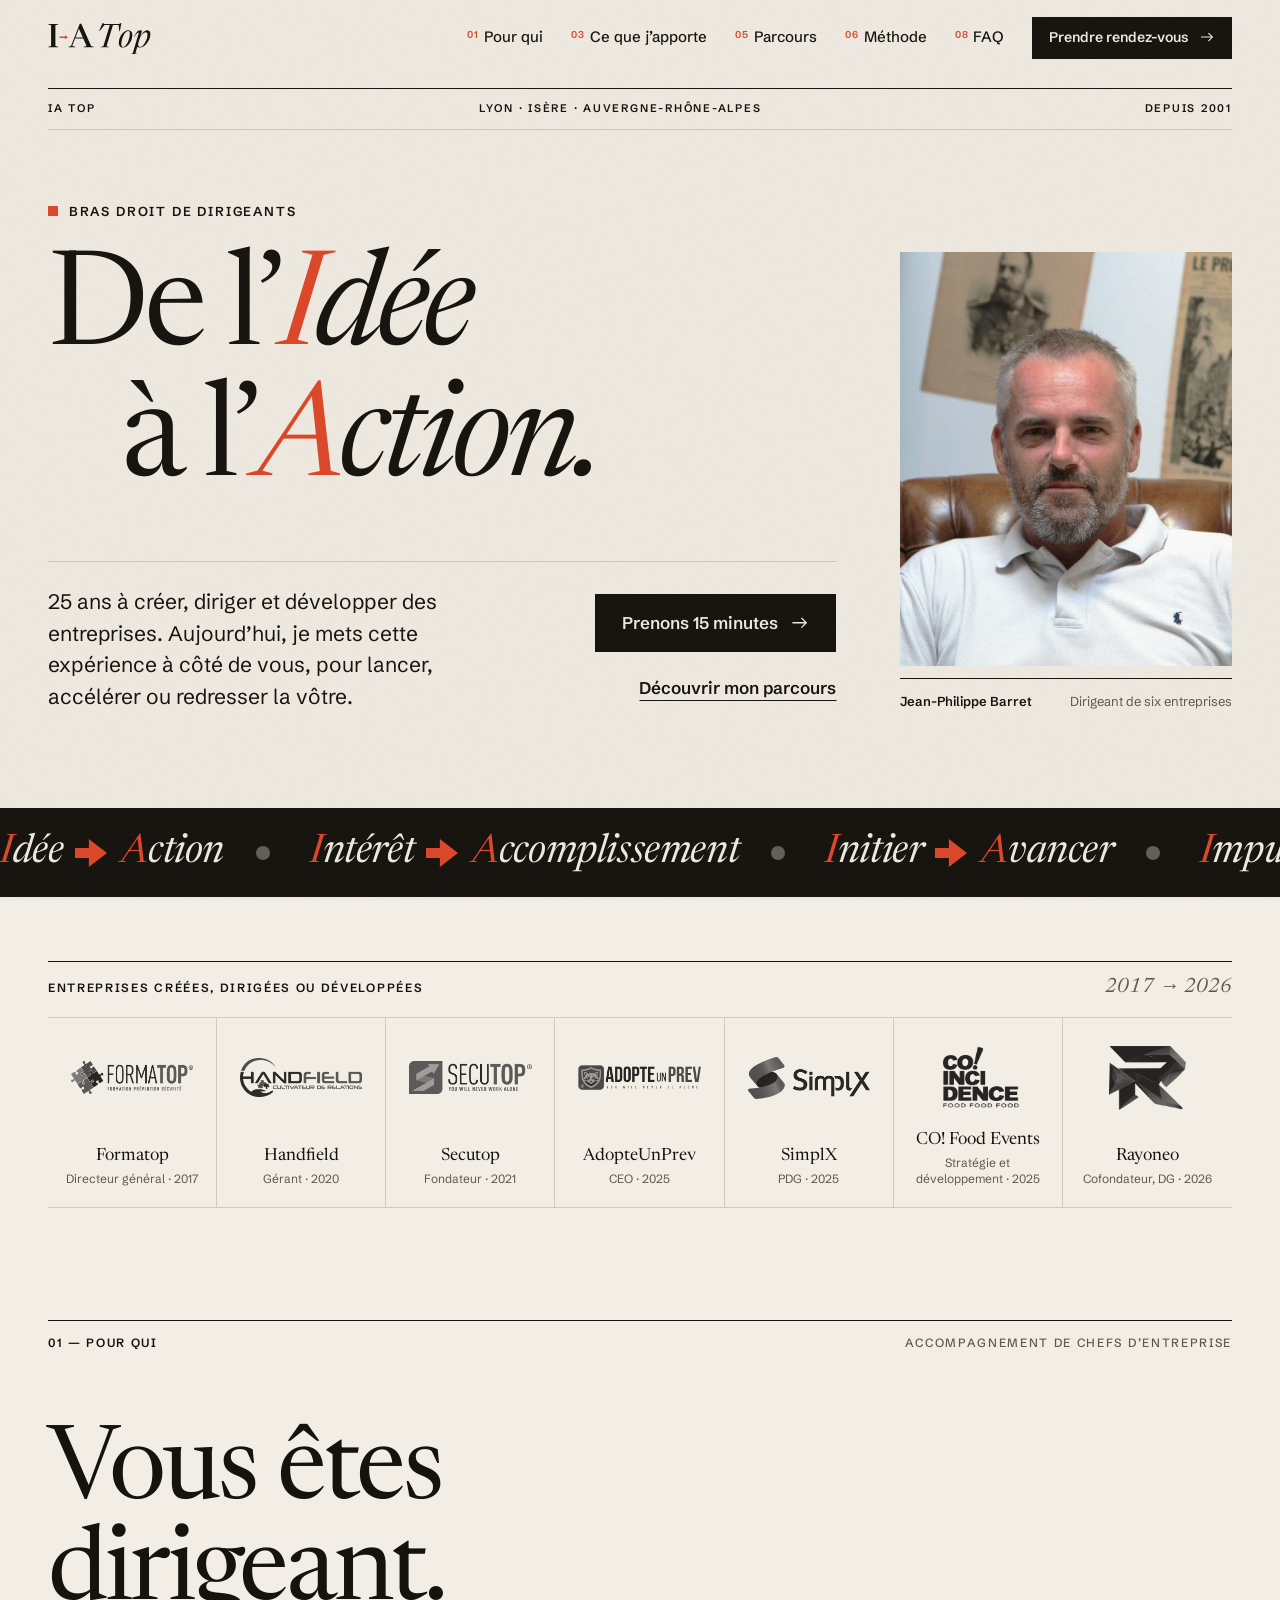
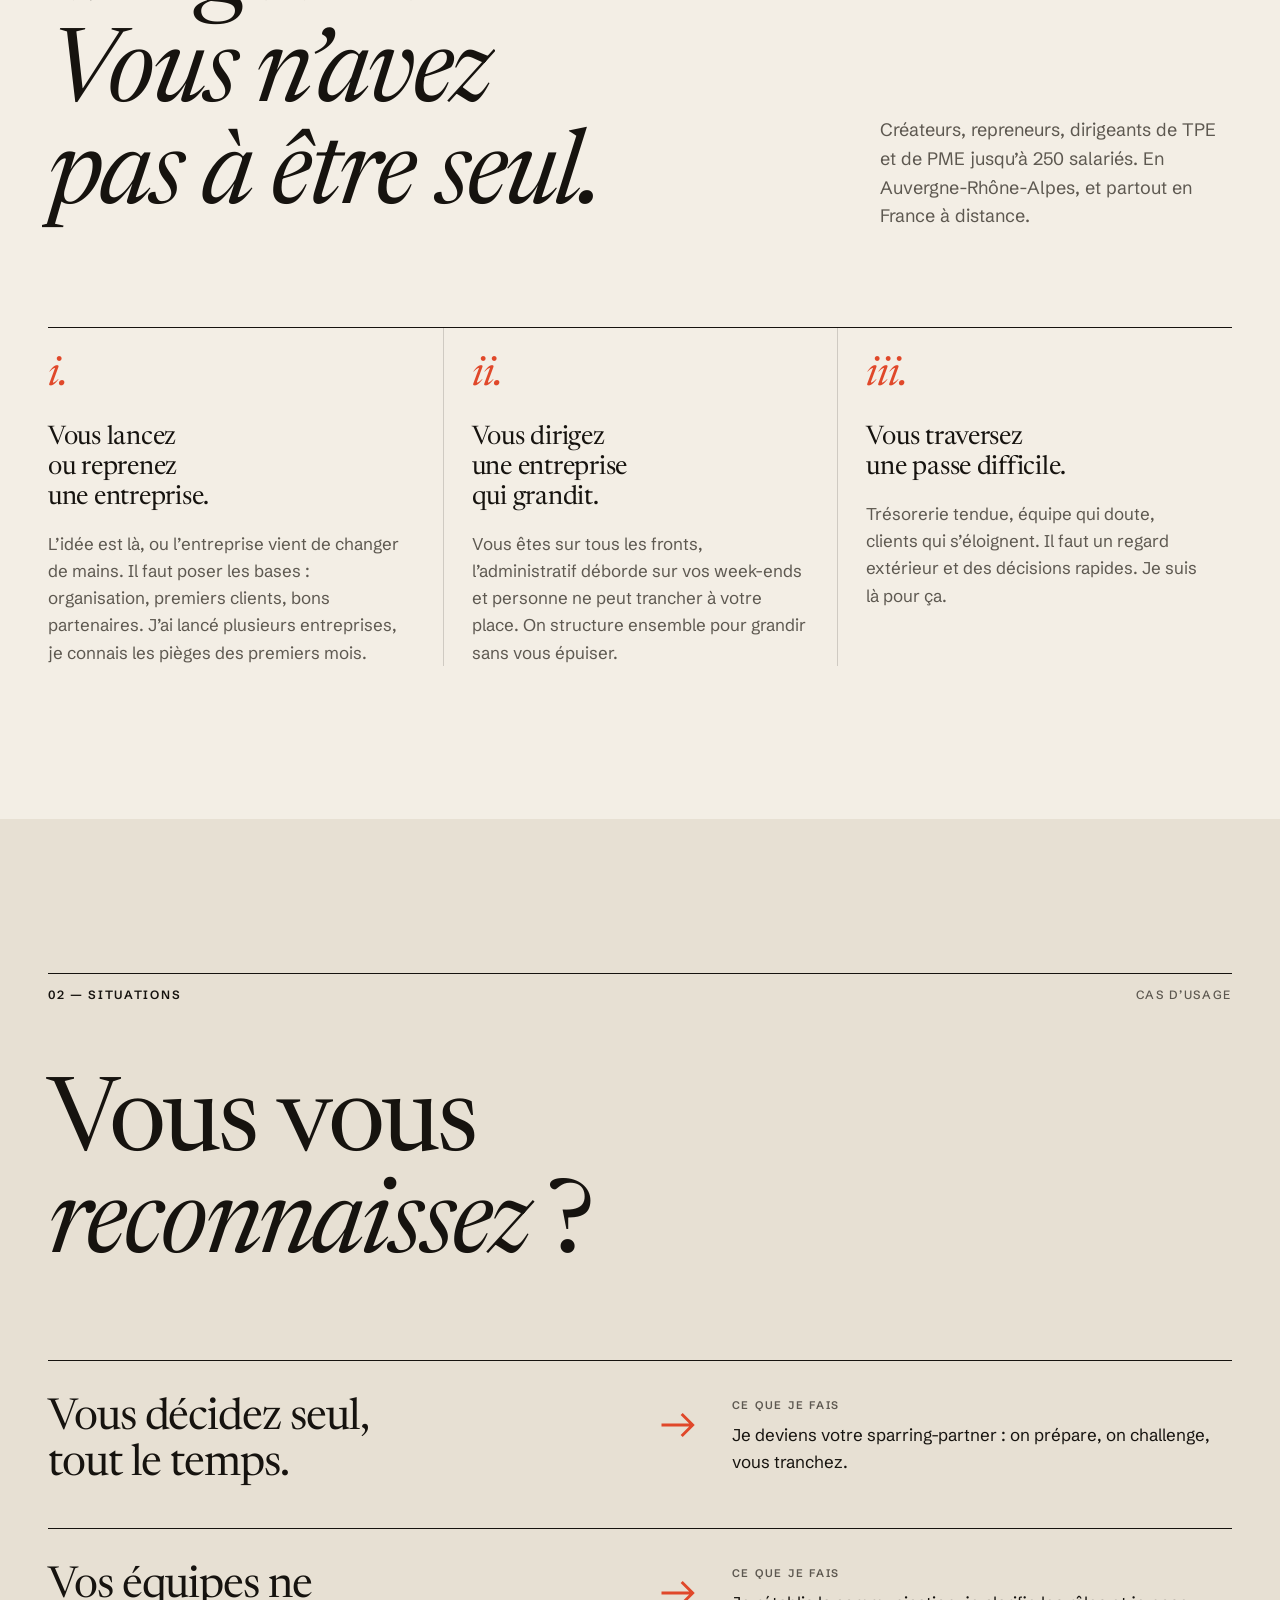
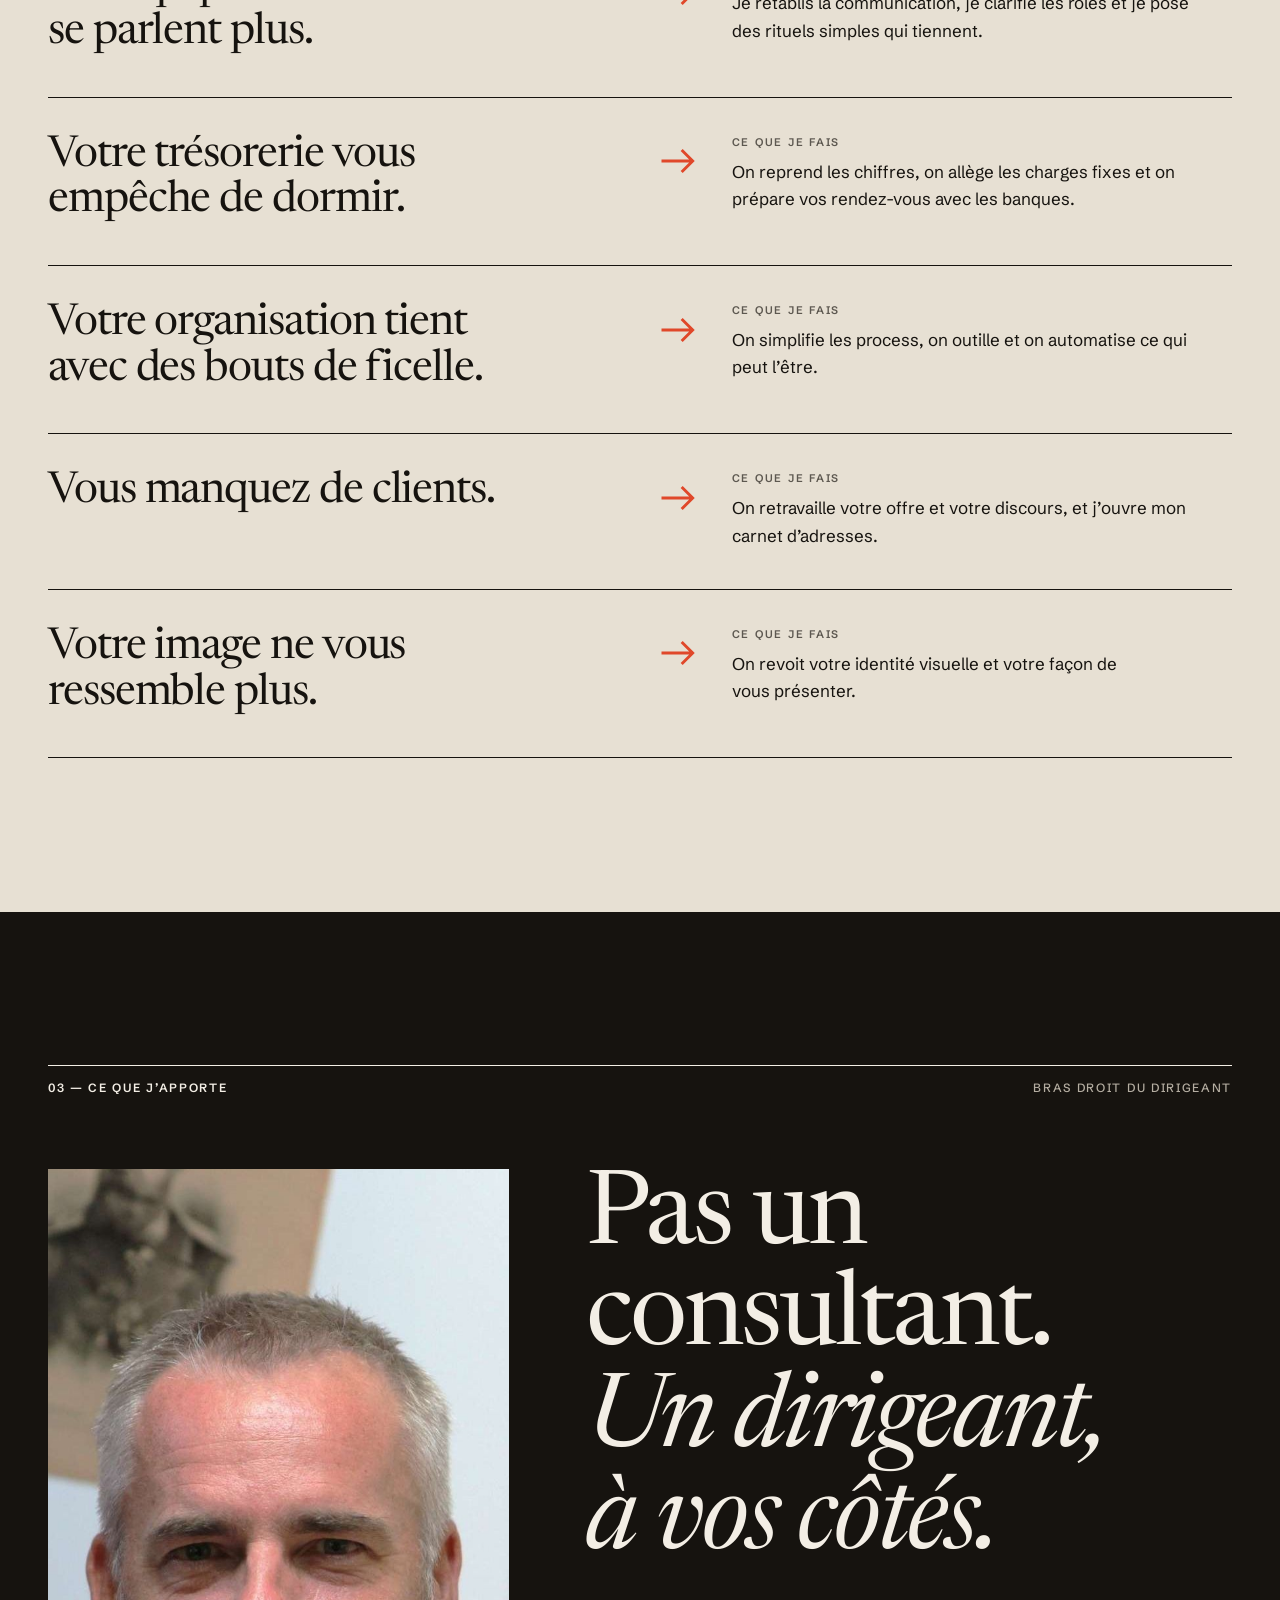
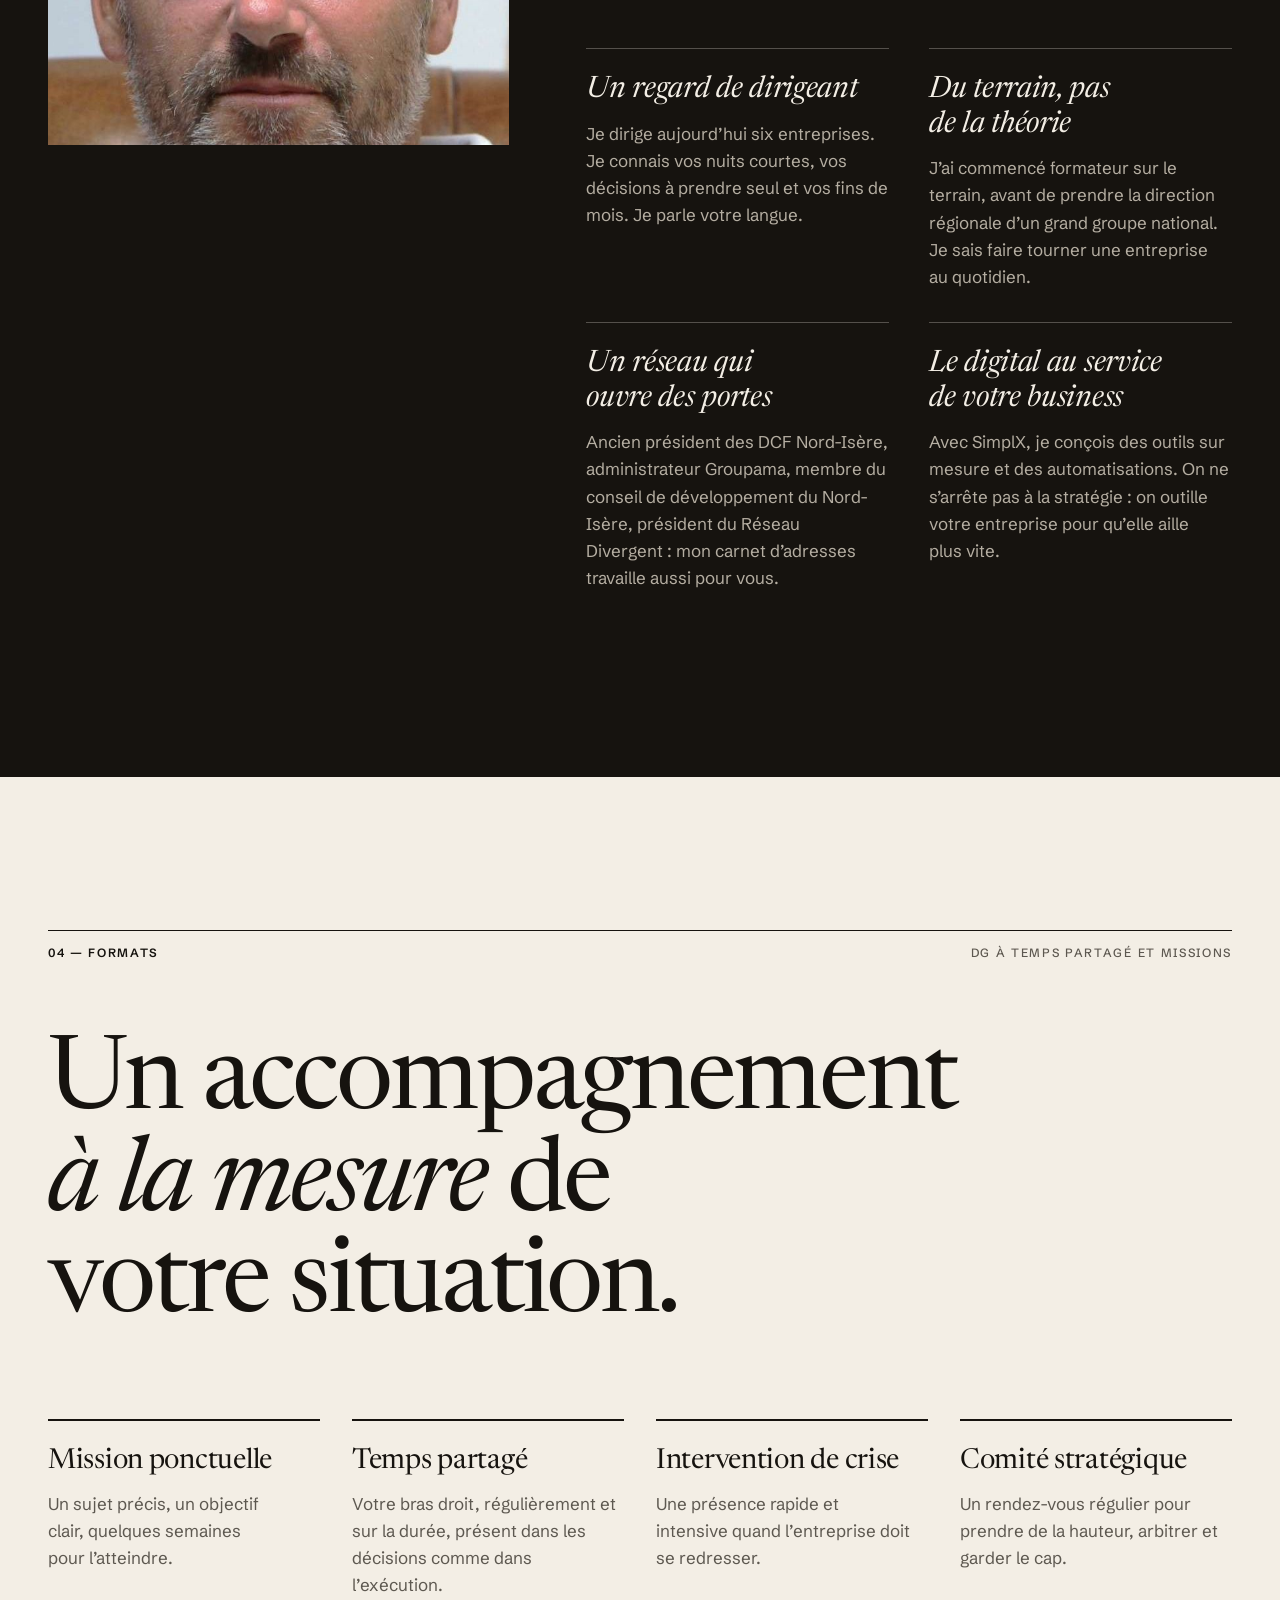
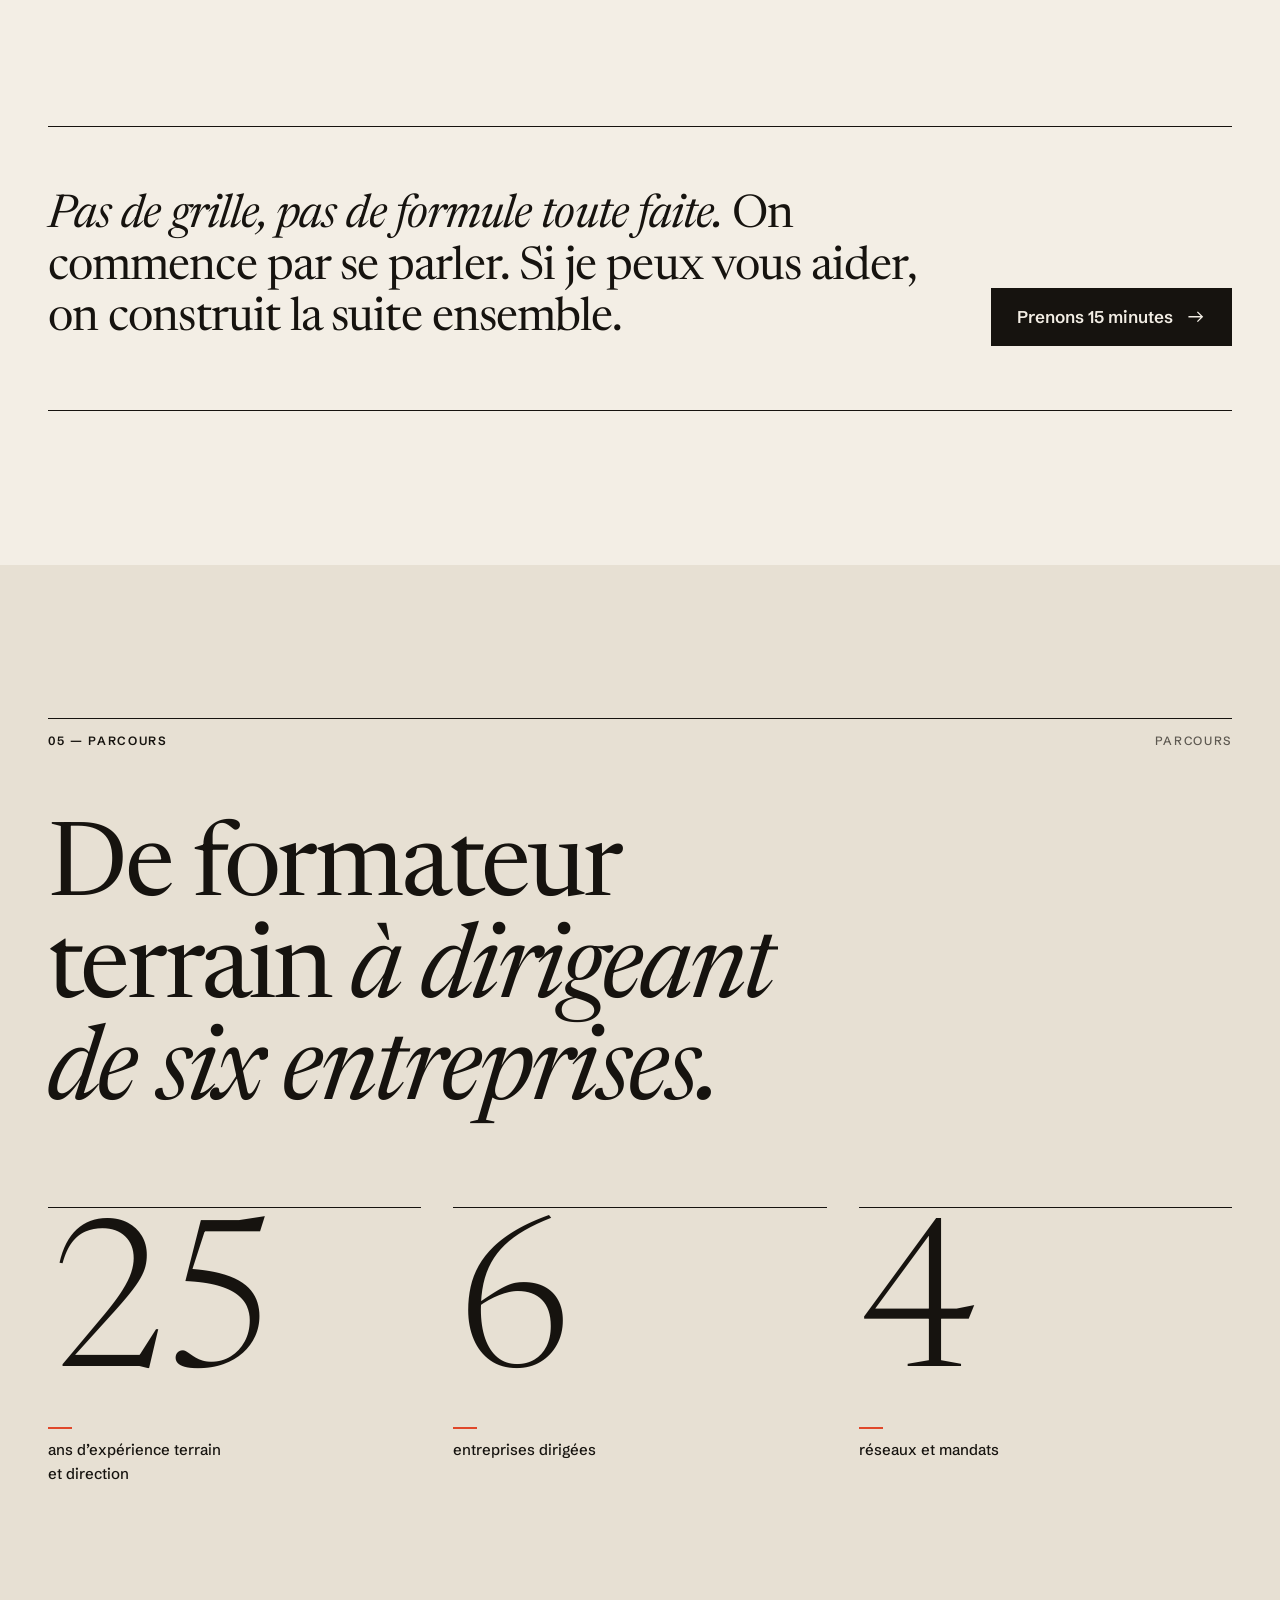
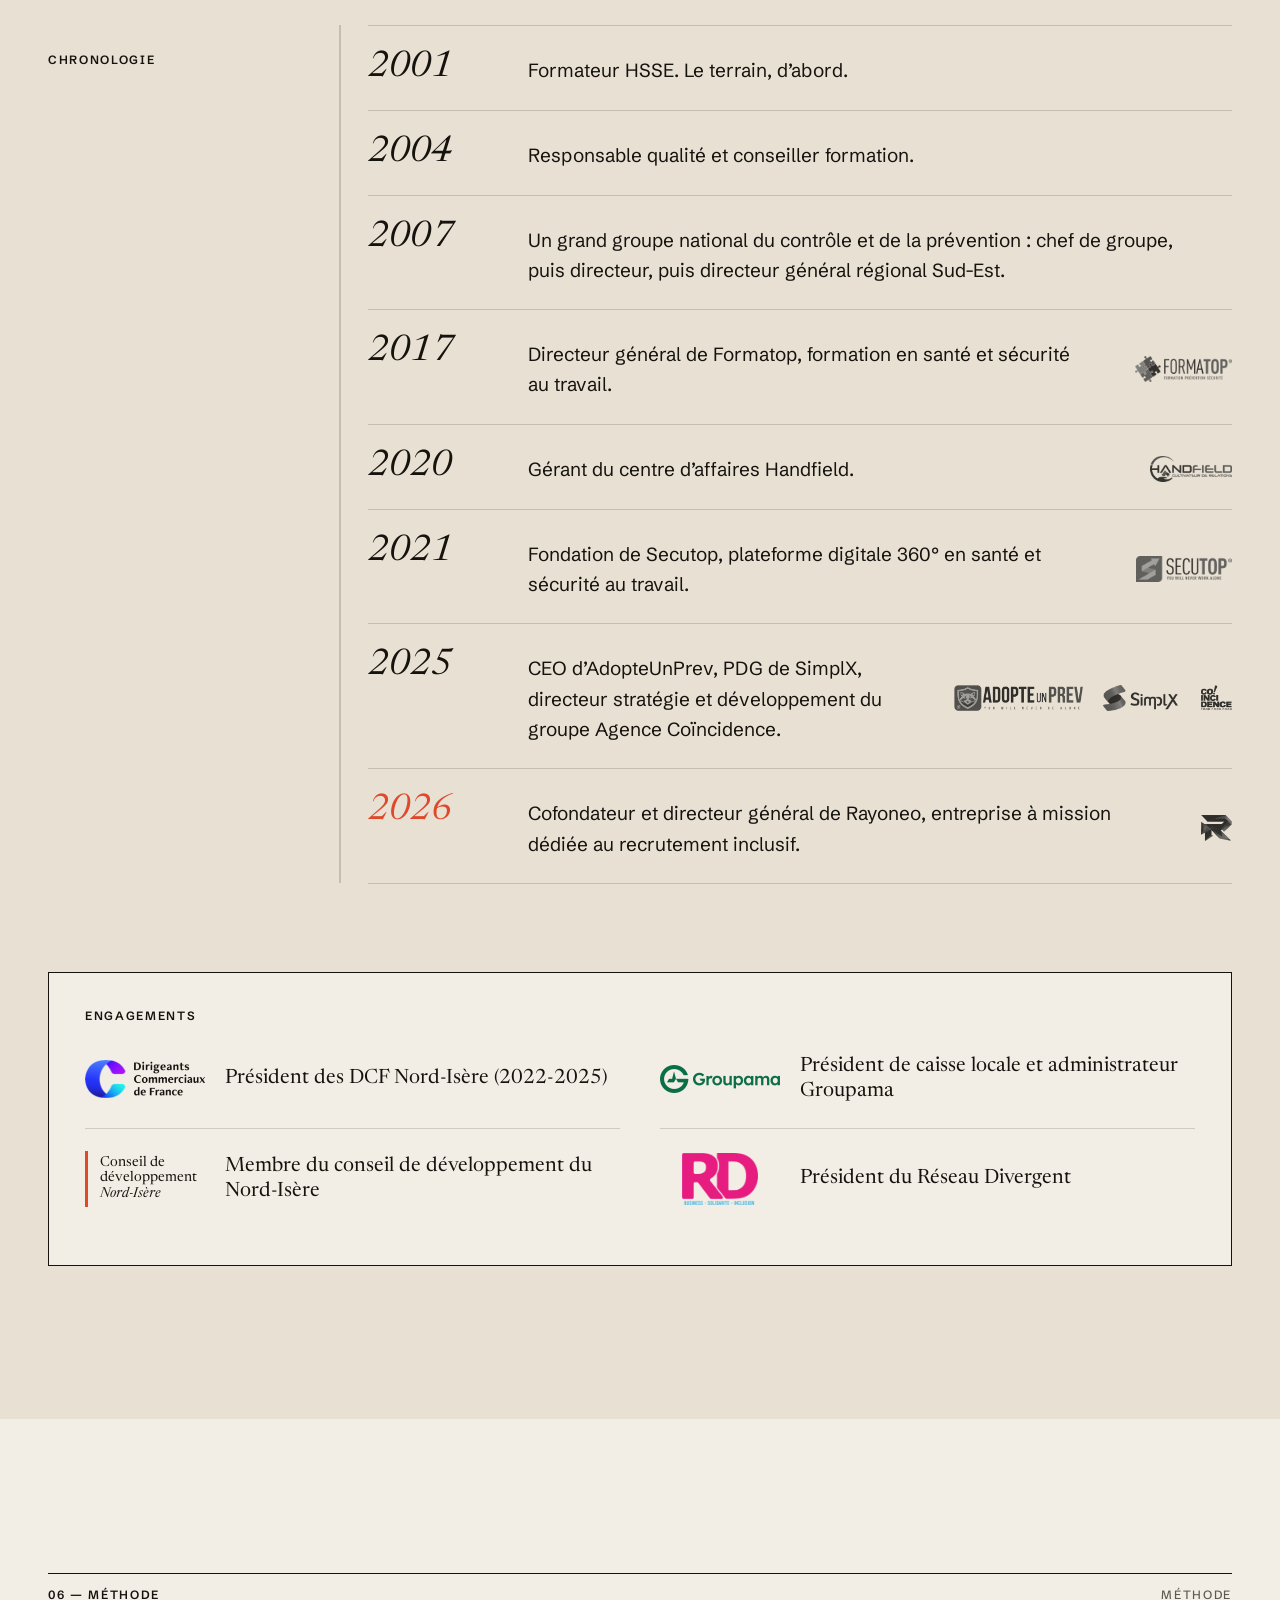
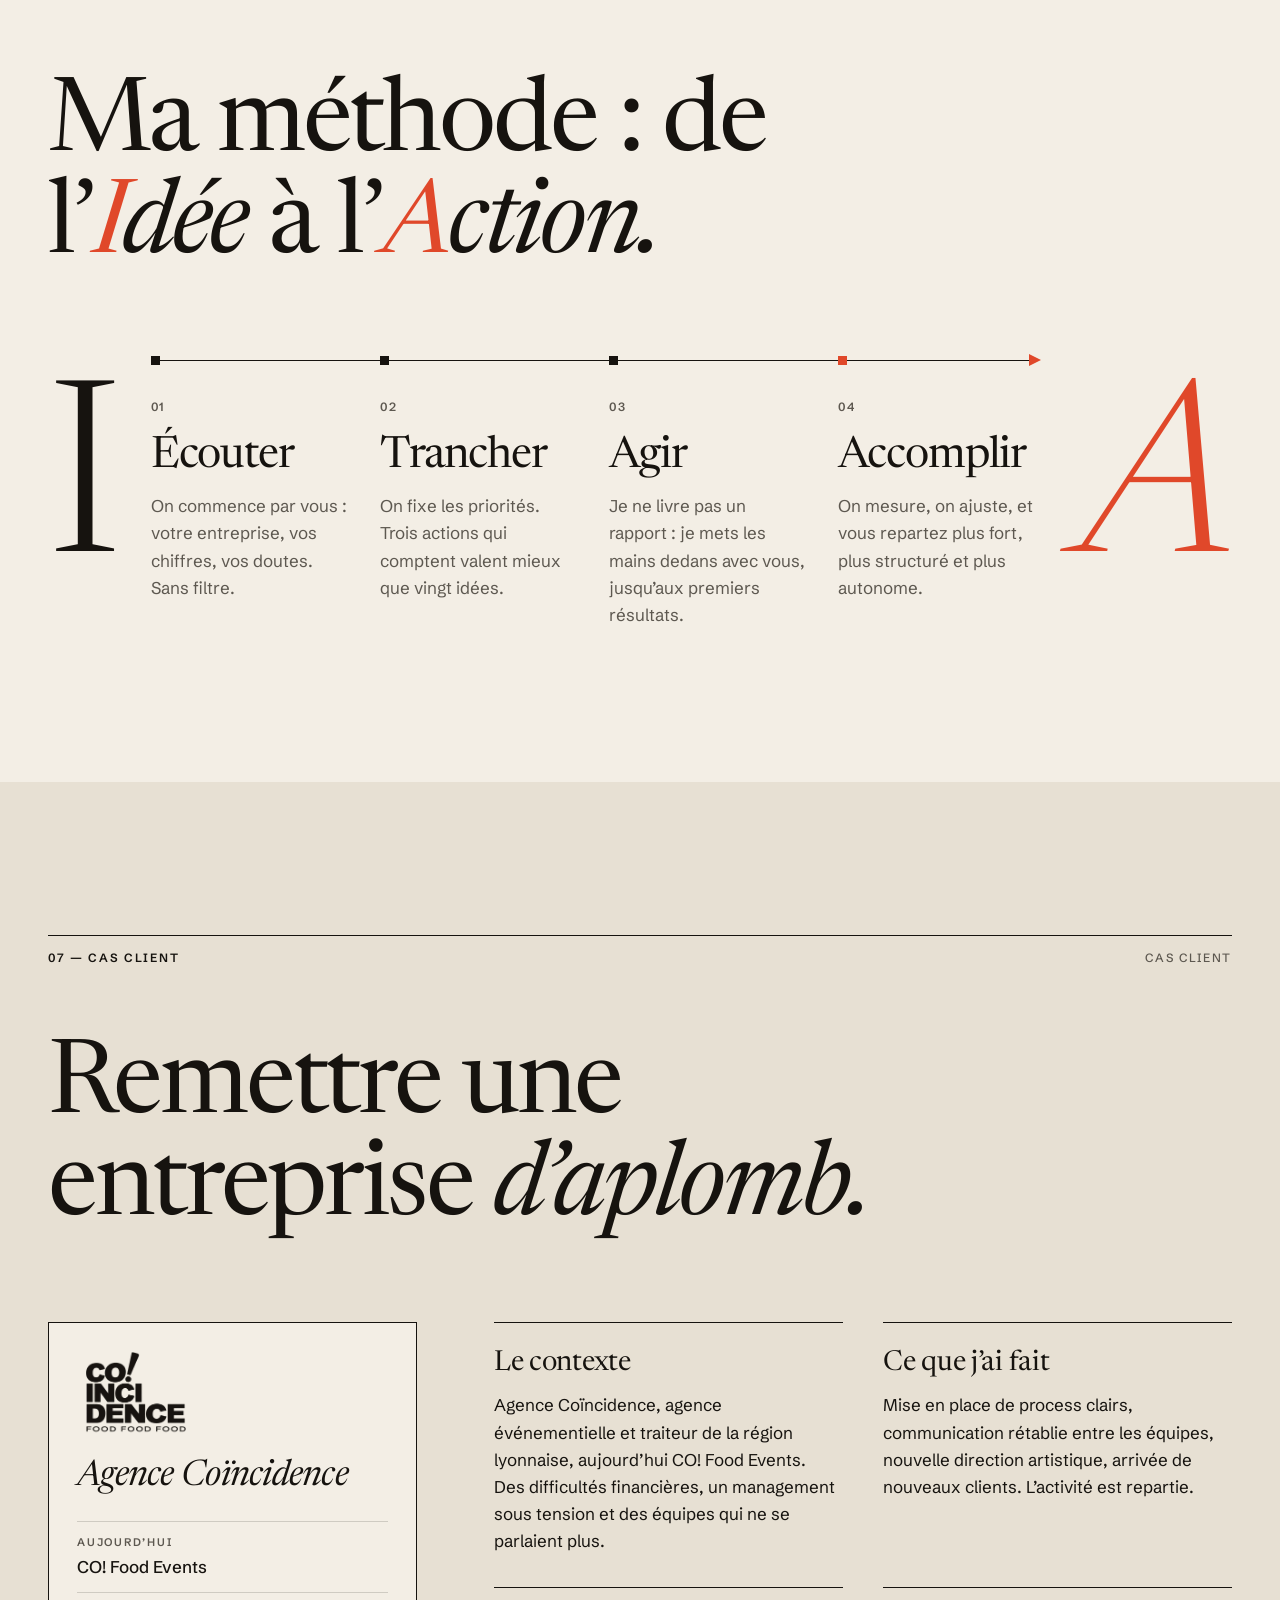
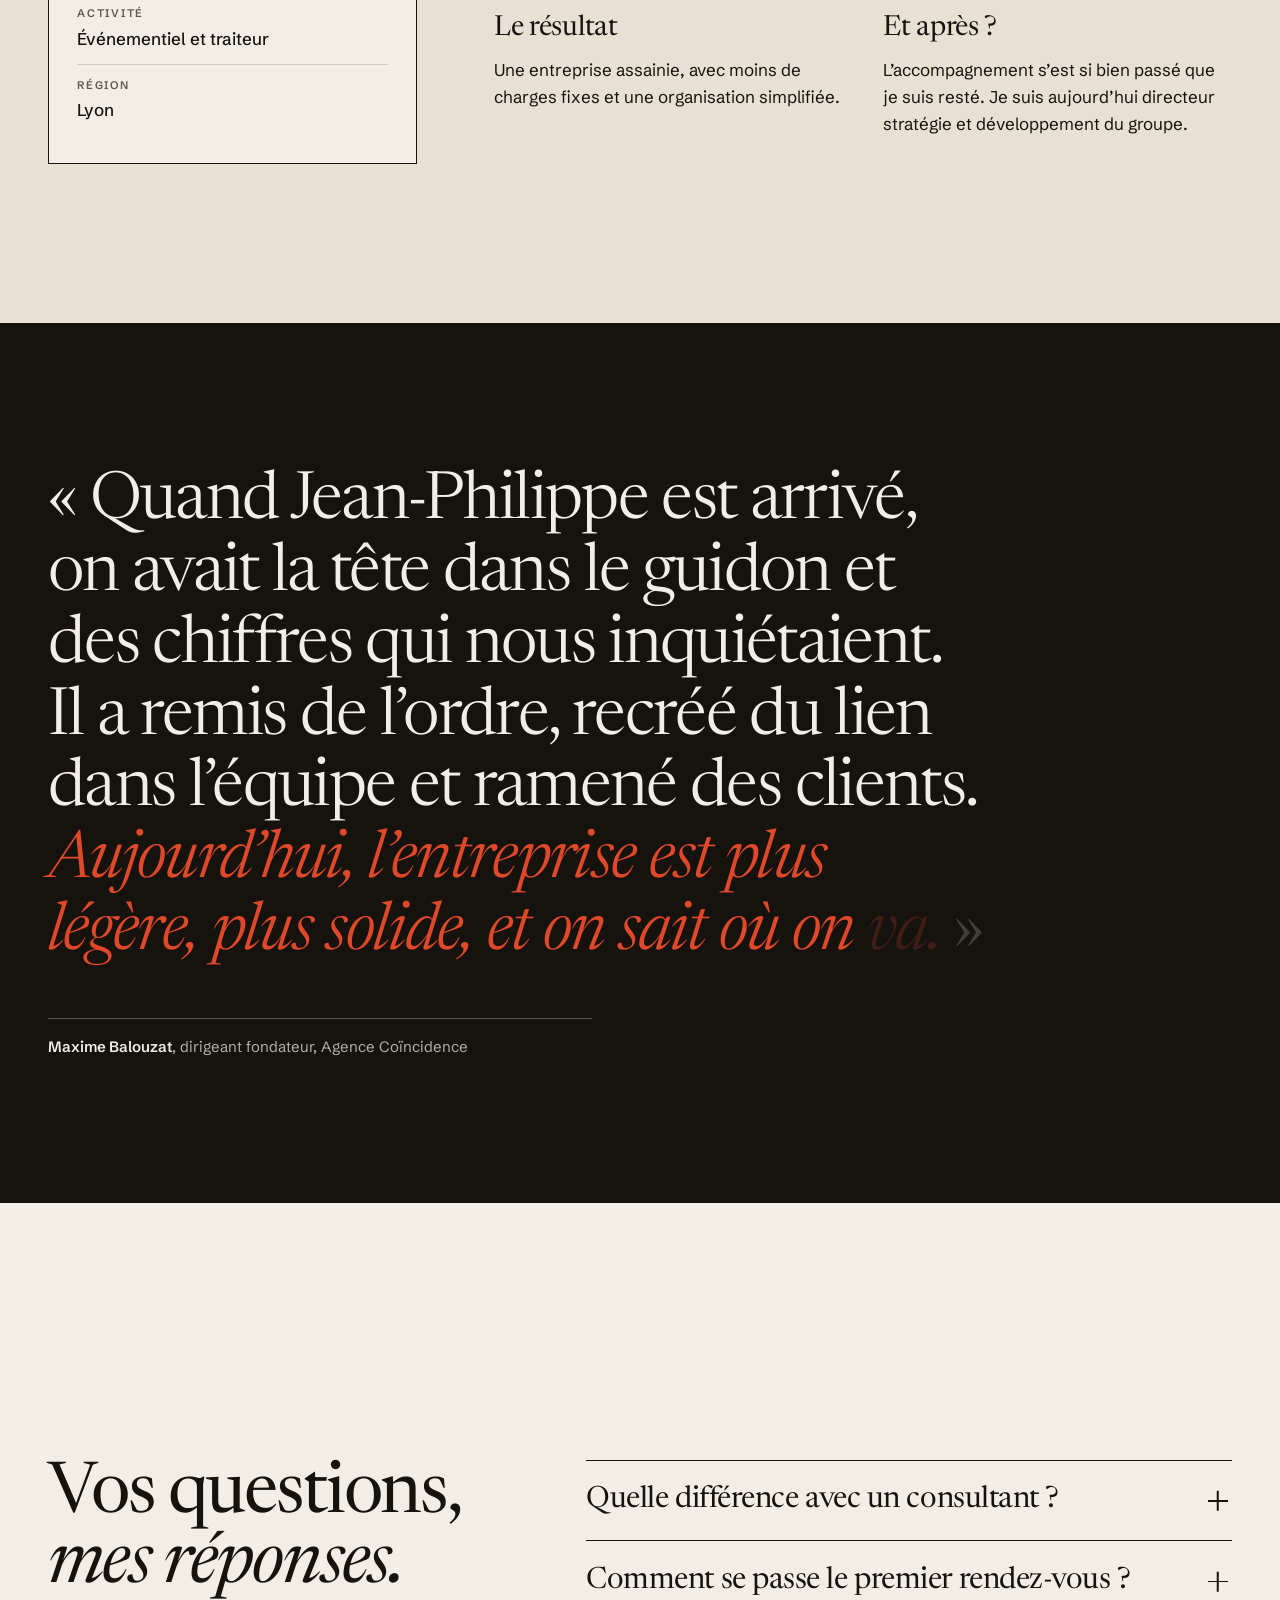
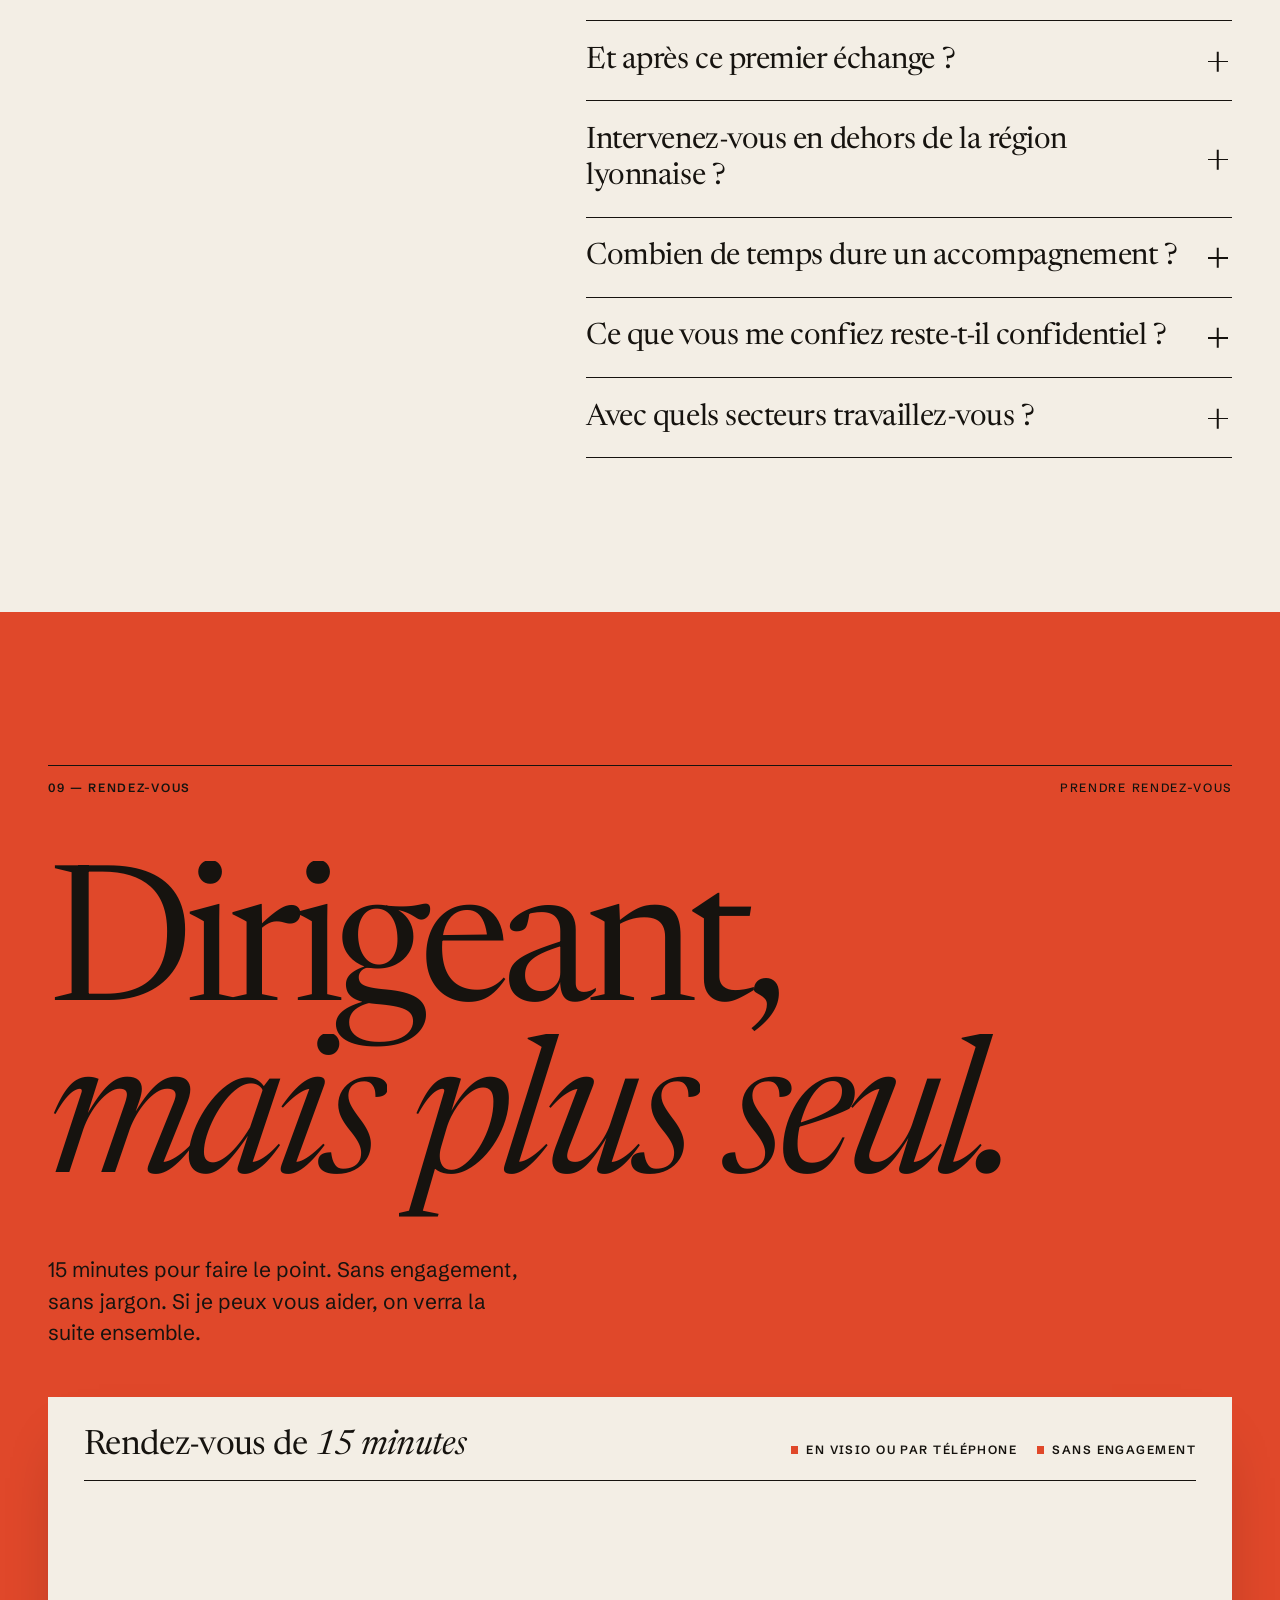
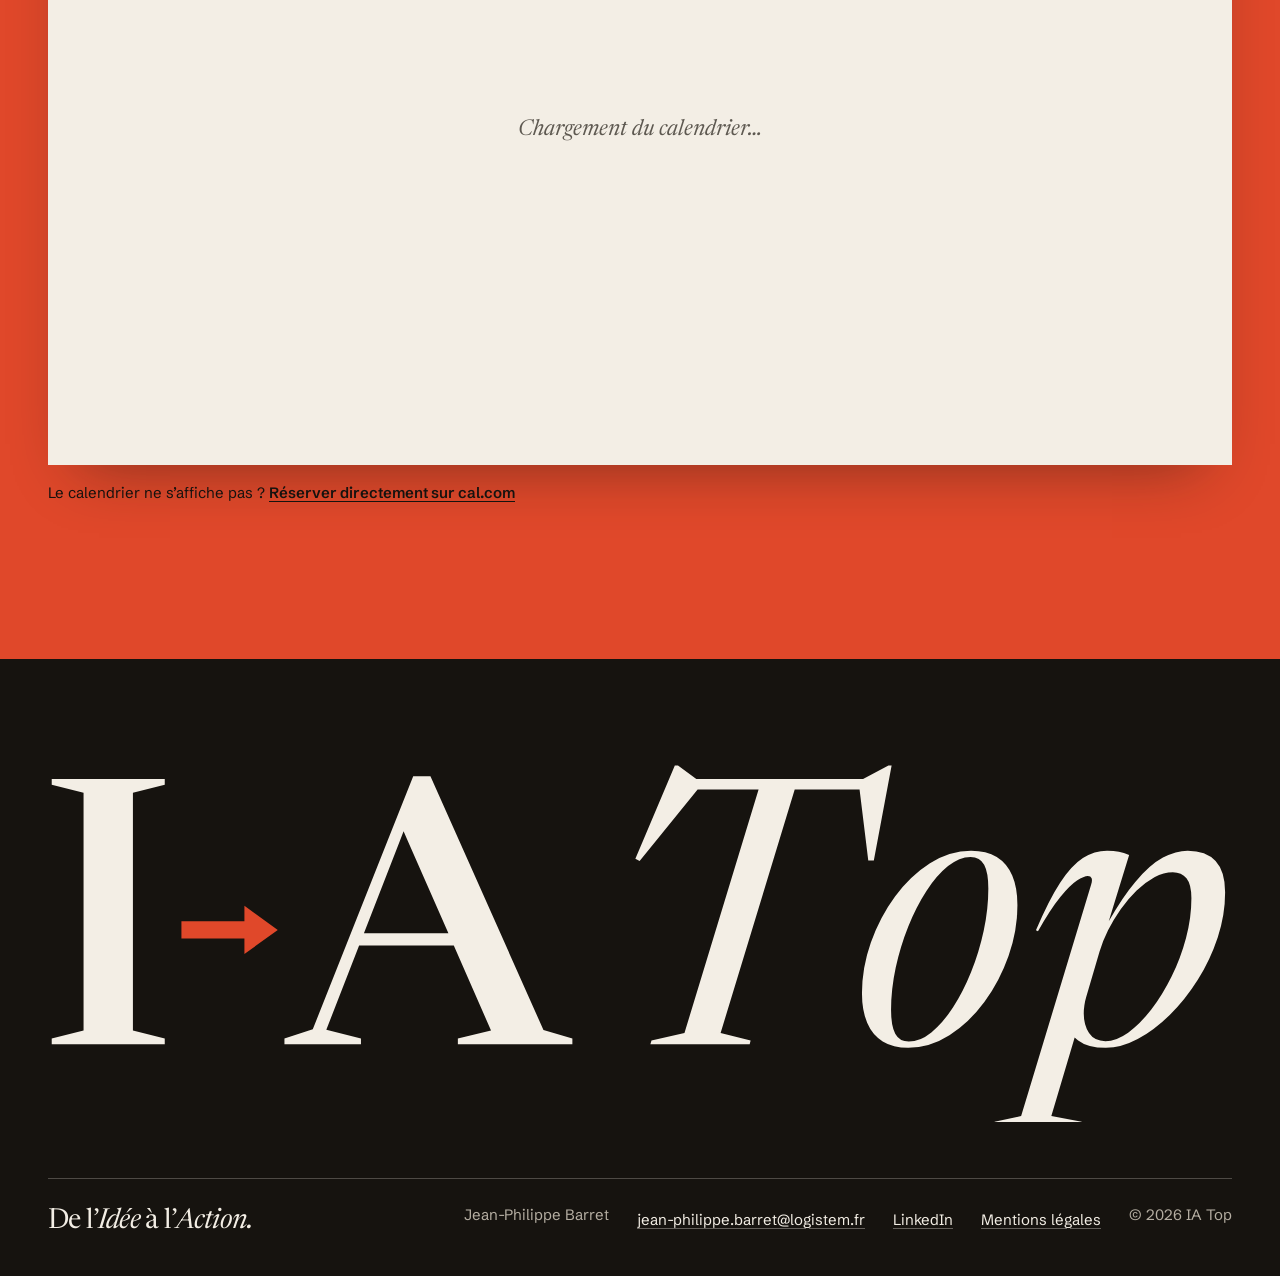
==== index.html @ 783fd126 "feat: add main JavaScript functionality for site interactions and animations - Implement header opac" ====
<!doctype html>
<html lang="fr" class="no-js">
<head>
  <meta charset="utf-8">
  <meta name="viewport" content="width=device-width, initial-scale=1">
  <title>IA Top | Jean-Philippe Barret, bras droit de dirigeants à Lyon</title>
  <meta name="description" content="Jean-Philippe Barret, dirigeant de 6 entreprises, bras droit de chefs d'entreprise : lancer, développer ou redresser votre TPE/PME. Lyon, Isère, AURA.">
  <link rel="canonical" href="https://iatop.eu/">
  <meta name="robots" content="index, follow">
  <meta name="author" content="Jean-Philippe Barret">
  <meta name="theme-color" content="#F3EEE5">

  <!-- Open Graph (LinkedIn, Facebook, WhatsApp…) -->
  <meta property="og:type" content="website">
  <meta property="og:site_name" content="IA Top">
  <meta property="og:locale" content="fr_FR">
  <meta property="og:url" content="https://iatop.eu/">
  <meta property="og:title" content="IA Top | Jean-Philippe Barret, bras droit de dirigeants à Lyon">
  <meta property="og:description" content="Jean-Philippe Barret, dirigeant de 6 entreprises, bras droit de chefs d'entreprise : lancer, développer ou redresser votre TPE/PME. Lyon, Isère, AURA.">
  <meta property="og:image" content="https://iatop.eu/assets/img/og-image.png">
  <meta property="og:image:type" content="image/png">
  <meta property="og:image:width" content="1200">
  <meta property="og:image:height" content="630">
  <meta property="og:image:alt" content="IA Top, De l'Idée à l'Action.">

  <!-- Twitter / X -->
  <meta name="twitter:card" content="summary_large_image">
  <meta name="twitter:url" content="https://iatop.eu/">
  <meta name="twitter:title" content="IA Top | Jean-Philippe Barret, bras droit de dirigeants à Lyon">
  <meta name="twitter:description" content="Jean-Philippe Barret, dirigeant de 6 entreprises, bras droit de chefs d'entreprise : lancer, développer ou redresser votre TPE/PME. Lyon, Isère, AURA.">
  <meta name="twitter:image" content="https://iatop.eu/assets/img/og-image.png">
  <meta name="twitter:image:alt" content="IA Top, De l'Idée à l'Action.">

  <!-- Icônes -->
  <link rel="icon" href="favicon.ico" sizes="32x32">
  <link rel="icon" href="assets/img/favicon.svg" type="image/svg+xml">
  <link rel="apple-touch-icon" href="assets/img/apple-touch-icon.png">

  <!-- Polices hébergées sur le site (aucun appel externe) -->
  <script>
    (function (d) {
      d.documentElement.className = d.documentElement.className.replace('no-js', 'js');
      // Préchargement des polices, seulement une fois en ligne (il bloquerait les polices en ouvrant le fichier en local)
      if (/^https?:$/.test(location.protocol)) {
        ['newsreader-roman', 'newsreader-italic', 'schibsted-grotesk'].forEach(function (f) {
          var l = d.createElement('link');
          l.rel = 'preload'; l.as = 'font'; l.type = 'font/woff2'; l.crossOrigin = 'anonymous';
          l.href = 'assets/fonts/' + f + '.woff2';
          d.head.appendChild(l);
        });
      }
    })(document);
  </script>
  <link rel="stylesheet" href="css/style.css">

  <!-- Données structurées (Google) -->
  <script type="application/ld+json">
  {
    "@context": "https://schema.org",
    "@graph": [
      {
        "@type": "Person",
        "@id": "https://iatop.eu/#jean-philippe-barret",
        "name": "Jean-Philippe Barret",
        "jobTitle": "Bras droit de dirigeants",
        "url": "https://iatop.eu/",
        "email": "mailto:jean-philippe.barret@logistem.fr",
        "sameAs": ["https://www.linkedin.com/in/jean-philippe-barret-secutop"],
        "worksFor": { "@id": "https://iatop.eu/#ia-top" },
        "knowsLanguage": "fr"
      },
      {
        "@type": "ProfessionalService",
        "@id": "https://iatop.eu/#ia-top",
        "name": "IA Top",
        "slogan": "De l'Idée à l'Action.",
        "description": "Jean-Philippe Barret, dirigeant de 6 entreprises, bras droit de chefs d'entreprise : lancer, développer ou redresser votre TPE/PME. Lyon, Isère, AURA.",
        "url": "https://iatop.eu/",
        "email": "jean-philippe.barret@logistem.fr",
        "logo": "https://iatop.eu/assets/img/logo.svg",
        "image": "https://iatop.eu/assets/img/og-image.png",
        "founder": { "@id": "https://iatop.eu/#jean-philippe-barret" },
        "address": {
          "@type": "PostalAddress",
          "postalCode": "38300",
          "addressLocality": "Culin",
          "addressRegion": "Auvergne-Rhône-Alpes",
          "addressCountry": "FR"
        },
        "areaServed": [
          { "@type": "AdministrativeArea", "name": "Auvergne-Rhône-Alpes" },
          { "@type": "City", "name": "Lyon" },
          { "@type": "AdministrativeArea", "name": "Isère" },
          { "@type": "Country", "name": "France" }
        ],
        "knowsLanguage": "fr"
      },
      {
        "@type": "FAQPage",
        "@id": "https://iatop.eu/#faq",
        "mainEntity": [
          {
            "@type": "Question",
            "name": "Quelle différence avec un consultant ?",
            "acceptedAnswer": { "@type": "Answer", "text": "Un consultant analyse, recommande, puis repart. Moi, je suis dirigeant : je décide avec vous et j’agis avec vous, jusqu’aux résultats." }
          },
          {
            "@type": "Question",
            "name": "Comment se passe le premier rendez-vous ?",
            "acceptedAnswer": { "@type": "Answer", "text": "15 minutes, en visio ou par téléphone. Vous me présentez votre situation, et je vous dis franchement si je peux vous aider." }
          },
          {
            "@type": "Question",
            "name": "Et après ce premier échange ?",
            "acceptedAnswer": { "@type": "Answer", "text": "Si je peux vous aider, on choisit ensemble le format adapté. Sinon, je vous le dis. Et si quelqu’un de mon réseau est mieux placé, je vous mets en relation." }
          },
          {
            "@type": "Question",
            "name": "Intervenez-vous en dehors de la région lyonnaise ?",
            "acceptedAnswer": { "@type": "Answer", "text": "Je suis présent physiquement en Auvergne-Rhône-Alpes et j’accompagne des dirigeants partout en France à distance. Je me déplace pour les moments clés." }
          },
          {
            "@type": "Question",
            "name": "Combien de temps dure un accompagnement ?",
            "acceptedAnswer": { "@type": "Answer", "text": "De quelques semaines pour une mission précise à plusieurs mois pour un accompagnement de fond. L’objectif reste toujours le même : que vous n’ayez plus besoin de moi." }
          },
          {
            "@type": "Question",
            "name": "Ce que vous me confiez reste-t-il confidentiel ?",
            "acceptedAnswer": { "@type": "Answer", "text": "Toujours. Vos chiffres, vos doutes et vos projets restent entre nous." }
          },
          {
            "@type": "Question",
            "name": "Avec quels secteurs travaillez-vous ?",
            "acceptedAnswer": { "@type": "Answer", "text": "Tous. Mon parcours m’a fait travailler avec l’industrie, les services, la formation, l’événementiel et le digital. Les problèmes de dirigeant, eux, se ressemblent partout." }
          }
        ]
      }
    ]
  }
  </script>
</head>
<body>
  <!-- Pictogrammes réutilisés dans la page -->
  <svg class="svg-sprite" aria-hidden="true" focusable="false">
    <symbol id="i-arrow" viewBox="0 0 300 262"><path d="M0 85H130V0L300 131L130 262V177H0Z" fill="currentColor"/></symbol>
    <symbol id="i-fleche" viewBox="0 0 24 24"><path d="M3 12h17M14 6l6 6-6 6" fill="none" stroke="currentColor" stroke-width="1.6"/></symbol>
  </svg>

  <a class="skip-link" href="#contenu">Aller au contenu</a>

  <!-- ===================== EN-TÊTE ===================== -->
  <header class="site-header">
    <div class="container header-inner">
      <a class="brand" href="#accueil">
        <img src="assets/img/logo.svg" width="110" height="34" alt="IA Top, retour à l’accueil">
      </a>

      <nav class="nav" id="menu" aria-label="Navigation principale">
        <ol class="nav-list">
          <li><a href="#pour-qui"><span class="nav-num" aria-hidden="true">01</span>Pour qui</a></li>
          <li><a href="#apport"><span class="nav-num" aria-hidden="true">03</span>Ce que j’apporte</a></li>
          <li><a href="#parcours"><span class="nav-num" aria-hidden="true">05</span>Parcours</a></li>
          <li><a href="#methode"><span class="nav-num" aria-hidden="true">06</span>Méthode</a></li>
          <li><a href="#faq"><span class="nav-num" aria-hidden="true">08</span>FAQ</a></li>
        </ol>
        <a class="btn btn-ink nav-cta" href="#rendez-vous" data-cal-trigger>Prendre rendez-vous <svg class="btn-icon" aria-hidden="true" focusable="false"><use href="#i-fleche"/></svg></a>
      </nav>

      <a class="btn btn-ink header-cta" href="#rendez-vous" data-cal-trigger>Prendre rendez-vous <svg class="btn-icon" aria-hidden="true" focusable="false"><use href="#i-fleche"/></svg></a>

      <button class="nav-toggle" type="button" aria-expanded="false" aria-controls="menu">
        <span class="nav-toggle-label">Menu</span>
        <span class="nav-toggle-bars" aria-hidden="true"><span></span><span></span></span>
      </button>
    </div>
    <div class="progress" aria-hidden="true"><span></span></div>
  </header>

  <main id="contenu" tabindex="-1">

    <!-- ===================== HERO ===================== -->
    <section class="hero" id="accueil" aria-labelledby="hero-titre">
      <div class="container">
        <div class="hero-top" aria-hidden="true">
          <span>IA Top</span>
          <span class="hero-top-mid">Lyon · Isère · Auvergne-Rhône-Alpes</span>
          <span>Depuis 2001</span>
        </div>

        <div class="hero-grid">
          <div class="hero-text">
            <h1 class="hero-h1" id="hero-titre">
              <span class="hero-kicker">Bras droit de dirigeants</span><span class="visually-hidden"> — </span>
              <span class="hero-title">
                <span class="line"><span class="line-in">De l’<em><span class="ia">I</span>dée</em></span></span>
                <span class="line"><span class="line-in">à l’<em><span class="ia">A</span>ction.</em></span></span>
              </span>
            </h1>

            <div class="hero-foot">
              <p class="hero-lead">25 ans à créer, diriger et développer des entreprises. Aujourd’hui, je mets cette expérience à côté de vous, pour lancer, accélérer ou redresser la vôtre.</p>
              <div class="hero-actions">
                <a class="btn btn-ink btn-lg" href="#rendez-vous" data-cal-trigger>Prenons 15 minutes <svg class="btn-icon" aria-hidden="true" focusable="false"><use href="#i-fleche"/></svg></a>
                <a class="link-line" href="#parcours">Découvrir mon parcours</a>
              </div>
            </div>
          </div>

          <figure class="hero-media">
            <!-- Photo : déposez assets/img/photo-jp.jpg (portrait 4:5, ex. 960 × 1200 px).
                 Elle est affichée en couleur naturelle. Si elle est absente, le monogramme IA s'affiche. -->
            <div class="portrait">
              <img class="portrait-img" src="assets/img/photo-jp.jpg" width="960" height="1200" alt="Jean-Philippe Barret" fetchpriority="high" decoding="async" onerror="this.classList.add('is-missing')">
            </div>
            <figcaption class="portrait-caption"><strong>Jean-Philippe Barret</strong><span>Dirigeant de six entreprises</span></figcaption>
          </figure>
        </div>
      </div>

      <!-- Défilement des paires I → A -->
      <div class="pairs" role="region" aria-label="De l’Idée à l’Action">
        <ul class="pairs-track">
          <li><span class="ia">I</span>dée <svg class="arrow" aria-hidden="true" focusable="false"><use href="#i-arrow"/></svg><span class="visually-hidden">, vers </span> <span class="ia">A</span>ction</li>
          <li><span class="ia">I</span>ntérêt <svg class="arrow" aria-hidden="true" focusable="false"><use href="#i-arrow"/></svg><span class="visually-hidden">, vers </span> <span class="ia">A</span>ccomplissement</li>
          <li><span class="ia">I</span>nitier <svg class="arrow" aria-hidden="true" focusable="false"><use href="#i-arrow"/></svg><span class="visually-hidden">, vers </span> <span class="ia">A</span>vancer</li>
          <li><span class="ia">I</span>mpulsion <svg class="arrow" aria-hidden="true" focusable="false"><use href="#i-arrow"/></svg><span class="visually-hidden">, vers </span> <span class="ia">A</span>boutissement</li>
          <li><span class="ia">I</span>nertie <svg class="arrow" aria-hidden="true" focusable="false"><use href="#i-arrow"/></svg><span class="visually-hidden">, vers </span> <span class="ia">A</span>ccélération</li>
        </ul>
      </div>
    </section>

    <!-- ===================== ENTREPRISES ===================== -->
    <section class="logos-band" aria-labelledby="logos-titre">
      <div class="container">
        <div class="logos-head reveal">
          <h2 class="logos-title" id="logos-titre">Entreprises créées, dirigées ou développées</h2>
          <span class="logos-hint" aria-hidden="true">2017 → 2026</span>
        </div>
        <ul class="logos" role="list">
          <li class="reveal"><div class="logo-item"><span class="logo-box"><img src="assets/img/logos/formatop.webp" width="480" height="128" alt="" loading="lazy" decoding="async"></span><span class="logo-cap"><strong>Formatop</strong><span>Directeur général · 2017</span></span></div></li>
          <li class="reveal"><a class="logo-item" href="https://www.handfield.fr/" target="_blank" rel="noopener"><span class="logo-box"><img src="assets/img/logos/handfield.webp" width="480" height="153" alt="" loading="lazy" decoding="async"></span><span class="logo-cap"><strong>Handfield</strong><span>Gérant · 2020</span></span><span class="visually-hidden"> (nouvel onglet)</span></a></li>
          <li class="reveal"><a class="logo-item" href="https://www.secutop.fr/" target="_blank" rel="noopener"><span class="logo-box"><img src="assets/img/logos/secutop.webp" width="480" height="130" alt="" loading="lazy" decoding="async"></span><span class="logo-cap"><strong>Secutop</strong><span>Fondateur · 2021</span></span><span class="visually-hidden"> (nouvel onglet)</span></a></li>
          <li class="reveal"><a class="logo-item" href="https://adopteunprev.fr/" target="_blank" rel="noopener"><span class="logo-box"><img src="assets/img/logos/adopteunprev.webp" width="480" height="97" alt="" loading="lazy" decoding="async"></span><span class="logo-cap"><strong>AdopteUnPrev</strong><span>CEO · 2025</span></span><span class="visually-hidden"> (nouvel onglet)</span></a></li>
          <li class="reveal"><a class="logo-item" href="https://www.simplx.fr/" target="_blank" rel="noopener"><span class="logo-box"><img src="assets/img/logos/simplx.webp" width="480" height="165" alt="" loading="lazy" decoding="async"></span><span class="logo-cap"><strong>SimplX</strong><span>PDG · 2025</span></span><span class="visually-hidden"> (nouvel onglet)</span></a></li>
          <li class="reveal"><a class="logo-item" href="https://www.agence-coincidence.fr/" target="_blank" rel="noopener"><span class="logo-box"><img src="assets/img/logos/co-food-events.webp" width="480" height="370" alt="" loading="lazy" decoding="async"></span><span class="logo-cap"><strong>CO! Food Events</strong><span>Stratégie et développement · 2025</span></span><span class="visually-hidden"> (nouvel onglet)</span></a></li>
          <li class="reveal"><a class="logo-item" href="https://www.rayoneo.fr/" target="_blank" rel="noopener"><span class="logo-box"><img src="assets/img/logos/rayoneo.webp" width="240" height="201" alt="" loading="lazy" decoding="async"></span><span class="logo-cap"><strong>Rayoneo</strong><span>Cofondateur, DG · 2026</span></span><span class="visually-hidden"> (nouvel onglet)</span></a></li>
        </ul>
      </div>
    </section>

    <!-- ===================== 01. POUR QUI ===================== -->
    <section class="section" id="pour-qui" aria-labelledby="pour-qui-titre">
      <div class="container">
        <div class="rubrique reveal">
          <span class="rubrique-num" aria-hidden="true">01 — Pour qui</span>
          <p class="eyebrow">Accompagnement de chefs d’entreprise</p>
        </div>

        <div class="split">
          <h2 class="h-xl reveal words" id="pour-qui-titre">Vous êtes dirigeant. <em>Vous n’avez pas à être seul.</em></h2>
          <p class="split-aside reveal">Créateurs, repreneurs, dirigeants de TPE et de PME jusqu’à 250 salariés. En Auvergne-Rhône-Alpes, et partout en France à distance.</p>
        </div>

        <div class="columns-3">
          <article class="col reveal">
            <span class="col-num" aria-hidden="true">i.</span>
            <h3>Vous lancez ou reprenez une entreprise.</h3>
            <p>L’idée est là, ou l’entreprise vient de changer de mains. Il faut poser les bases : organisation, premiers clients, bons partenaires. J’ai lancé plusieurs entreprises, je connais les pièges des premiers mois.</p>
          </article>
          <article class="col reveal">
            <span class="col-num" aria-hidden="true">ii.</span>
            <h3>Vous dirigez une entreprise qui grandit.</h3>
            <p>Vous êtes sur tous les fronts, l’administratif déborde sur vos week-ends et personne ne peut trancher à votre place. On structure ensemble pour grandir sans vous épuiser.</p>
          </article>
          <article class="col reveal">
            <span class="col-num" aria-hidden="true">iii.</span>
            <h3>Vous traversez une passe difficile.</h3>
            <p>Trésorerie tendue, équipe qui doute, clients qui s’éloignent. Il faut un regard extérieur et des décisions rapides. Je suis là pour ça.</p>
          </article>
        </div>
      </div>
    </section>

    <!-- ===================== 02. SITUATIONS ===================== -->
    <section class="section section-lin" id="situations" aria-labelledby="situations-titre">
      <div class="container">
        <div class="rubrique reveal">
          <span class="rubrique-num" aria-hidden="true">02 — Situations</span>
          <p class="eyebrow">Cas d’usage</p>
        </div>

        <h2 class="h-xl reveal words" id="situations-titre">Vous vous <em>reconnaissez</em> ?</h2>

        <div class="index-list">
          <article class="index-row reveal">
            <h3>Vous décidez seul, tout le temps.</h3>
            <svg class="index-arrow" aria-hidden="true" focusable="false"><use href="#i-fleche"/></svg>
            <div class="index-answer">
              <p class="label">Ce que je fais</p>
              <p>Je deviens votre sparring-partner : on prépare, on challenge, vous tranchez.</p>
            </div>
          </article>
          <article class="index-row reveal">
            <h3>Vos équipes ne se parlent plus.</h3>
            <svg class="index-arrow" aria-hidden="true" focusable="false"><use href="#i-fleche"/></svg>
            <div class="index-answer">
              <p class="label">Ce que je fais</p>
              <p>Je rétablis la communication, je clarifie les rôles et je pose des rituels simples qui tiennent.</p>
            </div>
          </article>
          <article class="index-row reveal">
            <h3>Votre trésorerie vous empêche de dormir.</h3>
            <svg class="index-arrow" aria-hidden="true" focusable="false"><use href="#i-fleche"/></svg>
            <div class="index-answer">
              <p class="label">Ce que je fais</p>
              <p>On reprend les chiffres, on allège les charges fixes et on prépare vos rendez-vous avec les banques.</p>
            </div>
          </article>
          <article class="index-row reveal">
            <h3>Votre organisation tient avec des bouts de ficelle.</h3>
            <svg class="index-arrow" aria-hidden="true" focusable="false"><use href="#i-fleche"/></svg>
            <div class="index-answer">
              <p class="label">Ce que je fais</p>
              <p>On simplifie les process, on outille et on automatise ce qui peut l’être.</p>
            </div>
          </article>
          <article class="index-row reveal">
            <h3>Vous manquez de clients.</h3>
            <svg class="index-arrow" aria-hidden="true" focusable="false"><use href="#i-fleche"/></svg>
            <div class="index-answer">
              <p class="label">Ce que je fais</p>
              <p>On retravaille votre offre et votre discours, et j’ouvre mon carnet d’adresses.</p>
            </div>
          </article>
          <article class="index-row reveal">
            <h3>Votre image ne vous ressemble plus.</h3>
            <svg class="index-arrow" aria-hidden="true" focusable="false"><use href="#i-fleche"/></svg>
            <div class="index-answer">
              <p class="label">Ce que je fais</p>
              <p>On revoit votre identité visuelle et votre façon de vous présenter.</p>
            </div>
          </article>
        </div>
      </div>
    </section>

    <!-- ===================== 03. CE QUE J'APPORTE ===================== -->
    <section class="section section-encre" id="apport" aria-labelledby="apport-titre">
      <div class="container">
        <div class="rubrique reveal">
          <span class="rubrique-num" aria-hidden="true">03 — Ce que j’apporte</span>
          <p class="eyebrow">Bras droit du dirigeant</p>
        </div>

        <div class="apport-grid">
          <div class="apport-media reveal" aria-hidden="true">
            <!-- Gros plan de Jean-Philippe, en couleur naturelle (assets/img/photo-jp-gros-plan.jpg) -->
            <div class="photo-close">
              <img class="portrait-img" src="assets/img/photo-jp-gros-plan.jpg" width="800" height="1000" alt="" loading="lazy" decoding="async" onerror="this.classList.add('is-missing');this.parentNode.classList.add('no-photo')">
            </div>
          </div>

          <div class="apport-text">
            <h2 class="h-xl reveal words" id="apport-titre">Pas un consultant. <em>Un dirigeant, à vos côtés.</em></h2>

            <div class="pillars">
              <article class="pillar reveal">
                <h3>Un regard de dirigeant</h3>
                <p>Je dirige aujourd’hui six entreprises. Je connais vos nuits courtes, vos décisions à prendre seul et vos fins de mois. Je parle votre langue.</p>
              </article>
              <article class="pillar reveal">
                <h3>Du terrain, pas de la théorie</h3>
                <p>J’ai commencé formateur sur le terrain, avant de prendre la direction régionale d’un grand groupe national. Je sais faire tourner une entreprise au quotidien.</p>
              </article>
              <article class="pillar reveal">
                <h3>Un réseau qui ouvre des portes</h3>
                <p>Ancien président des DCF Nord-Isère, administrateur Groupama, membre du conseil de développement du Nord-Isère, président du Réseau Divergent : mon carnet d’adresses travaille aussi pour vous.</p>
              </article>
              <article class="pillar reveal">
                <h3>Le digital au service de votre business</h3>
                <p>Avec SimplX, je conçois des outils sur mesure et des automatisations. On ne s’arrête pas à la stratégie : on outille votre entreprise pour qu’elle aille plus vite.</p>
              </article>
            </div>
          </div>
        </div>
      </div>
    </section>

    <!-- ===================== 04. FORMATS ===================== -->
    <section class="section" id="formats" aria-labelledby="formats-titre">
      <div class="container">
        <div class="rubrique reveal">
          <span class="rubrique-num" aria-hidden="true">04 — Formats</span>
          <p class="eyebrow">DG à temps partagé et missions</p>
        </div>

        <h2 class="h-xl reveal words" id="formats-titre">Un accompagnement <em>à la mesure</em> de votre situation.</h2>

        <div class="formats">
          <article class="format reveal">
            <h3>Mission ponctuelle</h3>
            <p>Un sujet précis, un objectif clair, quelques semaines pour l’atteindre.</p>
          </article>
          <article class="format reveal">
            <h3>Temps partagé</h3>
            <p>Votre bras droit, régulièrement et sur la durée, présent dans les décisions comme dans l’exécution.</p>
          </article>
          <article class="format reveal">
            <h3>Intervention de crise</h3>
            <p>Une présence rapide et intensive quand l’entreprise doit se redresser.</p>
          </article>
          <article class="format reveal">
            <h3>Comité stratégique</h3>
            <p>Un rendez-vous régulier pour prendre de la hauteur, arbitrer et garder le cap.</p>
          </article>
        </div>

        <div class="banner reveal">
          <p class="banner-text"><em>Pas de grille, pas de formule toute faite.</em> On commence par se parler. Si je peux vous aider, on construit la suite ensemble.</p>
          <a class="btn btn-ink btn-lg" href="#rendez-vous" data-cal-trigger>Prenons 15 minutes <svg class="btn-icon" aria-hidden="true" focusable="false"><use href="#i-fleche"/></svg></a>
        </div>
      </div>
    </section>

    <!-- ===================== 05. PARCOURS ===================== -->
    <section class="section section-lin" id="parcours" aria-labelledby="parcours-titre">
      <div class="container">
        <div class="rubrique reveal">
          <span class="rubrique-num" aria-hidden="true">05 — Parcours</span>
          <p class="eyebrow">Parcours</p>
        </div>

        <h2 class="h-xl reveal words" id="parcours-titre">De formateur terrain <em>à dirigeant de six entreprises.</em></h2>

        <ul class="stats" role="list">
          <li class="stat reveal">
            <span class="stat-value" aria-hidden="true"><span class="counter" data-target="25">25</span></span>
            <span class="stat-label"><span class="visually-hidden">25 </span>ans d’expérience terrain et direction</span>
          </li>
          <li class="stat reveal">
            <span class="stat-value" aria-hidden="true"><span class="counter" data-target="6">6</span></span>
            <span class="stat-label"><span class="visually-hidden">6 </span>entreprises dirigées</span>
          </li>
          <li class="stat reveal">
            <span class="stat-value" aria-hidden="true"><span class="counter" data-target="4">4</span></span>
            <span class="stat-label"><span class="visually-hidden">4 </span>réseaux et mandats</span>
          </li>
        </ul>

        <div class="chrono">
          <p class="chrono-label reveal" aria-hidden="true">Chronologie</p>
          <ol class="timeline">
            <li class="reveal"><time datetime="2001">2001</time><p>Formateur HSSE. Le terrain, d’abord.</p></li>
            <li class="reveal"><time datetime="2004">2004</time><p>Responsable qualité et conseiller formation.</p></li>
            <li class="reveal"><time datetime="2007">2007</time><p>Un grand groupe national du contrôle et de la prévention : chef de groupe, puis directeur, puis directeur général régional Sud-Est.</p></li>
            <li class="reveal"><time datetime="2017">2017</time><p>Directeur général de Formatop, formation en santé et sécurité au travail.</p><span class="tl-logos" aria-hidden="true"><img src="assets/img/logos/formatop.webp" width="480" height="128" alt="" loading="lazy" decoding="async"></span></li>
            <li class="reveal"><time datetime="2020">2020</time><p>Gérant du centre d’affaires Handfield.</p><span class="tl-logos" aria-hidden="true"><img src="assets/img/logos/handfield.webp" width="480" height="153" alt="" loading="lazy" decoding="async"></span></li>
            <li class="reveal"><time datetime="2021">2021</time><p>Fondation de Secutop, plateforme digitale 360° en santé et sécurité au travail.</p><span class="tl-logos" aria-hidden="true"><img src="assets/img/logos/secutop.webp" width="480" height="130" alt="" loading="lazy" decoding="async"></span></li>
            <li class="reveal"><time datetime="2025">2025</time><p>CEO d’AdopteUnPrev, PDG de SimplX, directeur stratégie et développement du groupe Agence Coïncidence.</p><span class="tl-logos" aria-hidden="true"><img src="assets/img/logos/adopteunprev.webp" width="480" height="97" alt="" loading="lazy" decoding="async"><img src="assets/img/logos/simplx.webp" width="480" height="165" alt="" loading="lazy" decoding="async"><img src="assets/img/logos/co-food-events.webp" width="480" height="370" alt="" loading="lazy" decoding="async"></span></li>
            <li class="reveal"><time datetime="2026">2026</time><p>Cofondateur et directeur général de Rayoneo, entreprise à mission dédiée au recrutement inclusif.</p><span class="tl-logos" aria-hidden="true"><img src="assets/img/logos/rayoneo.webp" width="240" height="201" alt="" loading="lazy" decoding="async"></span></li>
          </ol>
        </div>

        <div class="engagements reveal">
          <h3 class="engagements-title">Engagements</h3>
          <ul class="engagements-list">
            <li><span class="eng-logo" aria-hidden="true"><img src="assets/img/logos/dcf.webp" width="480" height="151" alt="" loading="lazy" decoding="async"></span><span class="eng-text">Président des DCF Nord-Isère (2022-2025)</span></li>
            <li><span class="eng-logo" aria-hidden="true"><img src="assets/img/logos/groupama.webp" width="480" height="112" alt="" loading="lazy" decoding="async"></span><span class="eng-text">Président de caisse locale et administrateur Groupama</span></li>
            <li><span class="eng-logo eng-type" aria-hidden="true">Conseil de développement <em>Nord-Isère</em></span><span class="eng-text">Membre du conseil de développement du Nord-Isère</span></li>
            <li><span class="eng-logo" aria-hidden="true"><img src="assets/img/logos/reseau-divergent.webp" width="360" height="247" alt="" loading="lazy" decoding="async"></span><span class="eng-text">Président du Réseau Divergent</span></li>
          </ul>
        </div>
      </div>
    </section>

    <!-- ===================== 06. MÉTHODE ===================== -->
    <section class="section" id="methode" aria-labelledby="methode-titre">
      <div class="container">
        <div class="rubrique reveal">
          <span class="rubrique-num" aria-hidden="true">06 — Méthode</span>
          <p class="eyebrow">Méthode</p>
        </div>

        <h2 class="h-xl reveal words" id="methode-titre">Ma méthode : de l’<em><span class="ia">I</span>dée</em> à l’<em><span class="ia">A</span>ction.</em></h2>

        <div class="method">
          <span class="method-letter method-i" aria-hidden="true">I</span>
          <ol class="method-steps">
            <li class="step reveal">
              <span class="step-num">01</span>
              <h3>Écouter</h3>
              <p>On commence par vous : votre entreprise, vos chiffres, vos doutes. Sans filtre.</p>
            </li>
            <li class="step reveal">
              <span class="step-num">02</span>
              <h3>Trancher</h3>
              <p>On fixe les priorités. Trois actions qui comptent valent mieux que vingt idées.</p>
            </li>
            <li class="step reveal">
              <span class="step-num">03</span>
              <h3>Agir</h3>
              <p>Je ne livre pas un rapport : je mets les mains dedans avec vous, jusqu’aux premiers résultats.</p>
            </li>
            <li class="step reveal">
              <span class="step-num">04</span>
              <h3>Accomplir</h3>
              <p>On mesure, on ajuste, et vous repartez plus fort, plus structuré et plus autonome.</p>
            </li>
          </ol>
          <span class="method-letter method-a" aria-hidden="true">A</span>
          <span class="method-line" aria-hidden="true"><svg><use href="#i-arrow"/></svg></span>
        </div>
      </div>
    </section>

    <!-- ===================== 07. CAS CLIENT ===================== -->
    <section class="section section-lin" id="cas-client" aria-labelledby="cas-client-titre">
      <div class="container">
        <div class="rubrique reveal">
          <span class="rubrique-num" aria-hidden="true">07 — Cas client</span>
          <p class="eyebrow">Cas client</p>
        </div>

        <h2 class="h-xl reveal words" id="cas-client-titre">Remettre une entreprise <em>d’aplomb.</em></h2>

        <div class="case">
          <aside class="case-card reveal" aria-label="Fiche client">
            <img class="case-logo" src="assets/img/logos/co-food-events.webp" width="480" height="370" alt="" loading="lazy" decoding="async">
            <p class="case-name">Agence Coïncidence</p>
            <dl>
              <div><dt>Aujourd’hui</dt><dd>CO! Food Events</dd></div>
              <div><dt>Activité</dt><dd>Événementiel et traiteur</dd></div>
              <div><dt>Région</dt><dd>Lyon</dd></div>
            </dl>
          </aside>

          <div class="case-steps">
            <article class="case-step reveal">
              <h3>Le contexte</h3>
              <p>Agence Coïncidence, agence événementielle et traiteur de la région lyonnaise, aujourd’hui CO! Food Events. Des difficultés financières, un management sous tension et des équipes qui ne se parlaient plus.</p>
            </article>
            <article class="case-step reveal">
              <h3>Ce que j’ai fait</h3>
              <p>Mise en place de process clairs, communication rétablie entre les équipes, nouvelle direction artistique, arrivée de nouveaux clients. L’activité est repartie.</p>
            </article>
            <article class="case-step reveal">
              <h3>Le résultat</h3>
              <p>Une entreprise assainie, avec moins de charges fixes et une organisation simplifiée.</p>
            </article>
            <article class="case-step reveal">
              <h3>Et après ?</h3>
              <p>L’accompagnement s’est si bien passé que je suis resté. Je suis aujourd’hui directeur stratégie et développement du groupe.</p>
            </article>
          </div>
        </div>
      </div>
    </section>

    <!-- Témoignage : publication soumise à la validation écrite de Maxime Balouzat -->
    <figure class="testimonial" aria-label="Témoignage">
      <div class="container">
        <blockquote class="quote-reveal">
          <p>« Quand Jean-Philippe est arrivé, on avait la tête dans le guidon et des chiffres qui nous inquiétaient. Il a remis de l’ordre, recréé du lien dans l’équipe et ramené des clients. <em>Aujourd’hui, l’entreprise est plus légère, plus solide, et on sait où on va.</em> »</p>
        </blockquote>
        <figcaption class="reveal"><cite>Maxime Balouzat</cite>, dirigeant fondateur, Agence Coïncidence</figcaption>
      </div>
    </figure>

    <!-- ===================== 08. FAQ ===================== -->
    <section class="section" id="faq" aria-labelledby="faq-titre">
      <div class="container">
        <div class="rubrique reveal">
          <span class="rubrique-num" aria-hidden="true">08 — FAQ</span>
          <p class="eyebrow">Questions fréquentes</p>
        </div>

        <div class="faq-layout">
          <h2 class="h-xl reveal words" id="faq-titre">Vos questions, <em>mes réponses.</em></h2>

          <div class="faq-list">
            <details class="faq-item">
              <summary>Quelle différence avec un consultant ?</summary>
              <p>Un consultant analyse, recommande, puis repart. Moi, je suis dirigeant : je décide avec vous et j’agis avec vous, jusqu’aux résultats.</p>
            </details>
            <details class="faq-item">
              <summary>Comment se passe le premier rendez-vous ?</summary>
              <p>15 minutes, en visio ou par téléphone. Vous me présentez votre situation, et je vous dis franchement si je peux vous aider.</p>
            </details>
            <details class="faq-item">
              <summary>Et après ce premier échange ?</summary>
              <p>Si je peux vous aider, on choisit ensemble le format adapté. Sinon, je vous le dis. Et si quelqu’un de mon réseau est mieux placé, je vous mets en relation.</p>
            </details>
            <details class="faq-item">
              <summary>Intervenez-vous en dehors de la région lyonnaise ?</summary>
              <p>Je suis présent physiquement en Auvergne-Rhône-Alpes et j’accompagne des dirigeants partout en France à distance. Je me déplace pour les moments clés.</p>
            </details>
            <details class="faq-item">
              <summary>Combien de temps dure un accompagnement ?</summary>
              <p>De quelques semaines pour une mission précise à plusieurs mois pour un accompagnement de fond. L’objectif reste toujours le même : que vous n’ayez plus besoin de moi.</p>
            </details>
            <details class="faq-item">
              <summary>Ce que vous me confiez reste-t-il confidentiel ?</summary>
              <p>Toujours. Vos chiffres, vos doutes et vos projets restent entre nous.</p>
            </details>
            <details class="faq-item">
              <summary>Avec quels secteurs travaillez-vous ?</summary>
              <p>Tous. Mon parcours m’a fait travailler avec l’industrie, les services, la formation, l’événementiel et le digital. Les problèmes de dirigeant, eux, se ressemblent partout.</p>
            </details>
          </div>
        </div>
      </div>
    </section>

    <!-- ===================== 09. RENDEZ-VOUS ===================== -->
    <section class="section section-vermillon" id="rendez-vous" aria-labelledby="rdv-titre">
      <div class="container">
        <div class="rubrique reveal">
          <span class="rubrique-num" aria-hidden="true">09 — Rendez-vous</span>
          <p class="eyebrow">Prendre rendez-vous</p>
        </div>

        <div class="rdv-grid">
          <div class="rdv-head">
            <h2 class="rdv-title reveal words" id="rdv-titre">Dirigeant, <em>mais plus seul.</em></h2>
            <p class="rdv-lead reveal">15 minutes pour faire le point. Sans engagement, sans jargon. Si je peux vous aider, on verra la suite ensemble.</p>
          </div>

          <div class="rdv-cal">
            <!-- Calendrier cal.com : chargé par js/main.js uniquement à l'approche de cette section -->
            <div class="cal-box" id="cal-box">
              <div class="cal-head">
                <p class="cal-title">Rendez-vous de <em>15 minutes</em></p>
                <ul class="cal-meta">
                  <li>En visio ou par téléphone</li>
                  <li>Sans engagement</li>
                </ul>
              </div>
              <div class="cal-embed" id="my-cal-inline-15min"></div>
              <p class="cal-loading" aria-hidden="true">Chargement du calendrier…</p>
              <noscript>
                <p class="cal-noscript">Le calendrier nécessite JavaScript. <a href="https://cal.com/jbarret/15min" target="_blank" rel="noopener">Réserver directement sur cal.com</a></p>
              </noscript>
            </div>
            <p class="cal-fallback">Le calendrier ne s’affiche pas ? <a href="https://cal.com/jbarret/15min" target="_blank" rel="noopener">Réserver directement sur cal.com<span class="visually-hidden"> (nouvel onglet)</span></a></p>
          </div>
        </div>
      </div>
    </section>
  </main>

  <!-- ===================== PIED DE PAGE ===================== -->
  <footer class="site-footer">
    <div class="container">
      <a class="footer-brand" href="#accueil"><img src="assets/img/logo-clair.svg" width="1200" height="372" alt="IA Top, retour à l’accueil" loading="lazy"></a>
      <div class="footer-bottom">
        <p class="footer-motto">De l’<em>Idée</em> à l’<em>Action.</em></p>
        <ul class="footer-links">
          <li>Jean-Philippe Barret</li>
          <li><a href="mailto:jean-philippe.barret@logistem.fr">jean-philippe.barret@logistem.fr</a></li>
          <li><a href="https://www.linkedin.com/in/jean-philippe-barret-secutop" target="_blank" rel="noopener">LinkedIn<span class="visually-hidden"> (nouvel onglet)</span></a></li>
          <li><a href="mentions-legales.html">Mentions légales</a></li>
          <li>© <span class="js-year">2026</span> IA Top</li>
        </ul>
      </div>
    </div>
  </footer>

  <script src="js/main.js" defer></script>
</body>
</html>
---- css/style.css ----
/* ==========================================================================
   IA Top — feuille de style (direction éditoriale)
   --------------------------------------------------------------------------
   1. Couleurs et réglages de la marque (à modifier ici)
   2. Polices
   3. Bases
   4. Éléments communs (boutons, rubriques, titres)
   5. En-tête et menu
   6. Sections de la page (dans l'ordre)
   7. Pied de page
   8. Pages secondaires (mentions légales)
   9. Mise en page tablette et ordinateur
   10. Animations et préférence « réduire les animations »
   ========================================================================== */

/* 1. COULEURS ET RÉGLAGES DE LA MARQUE ------------------------------------ */
:root {
  --papier: #F3EEE5;      /* fond principal */
  --lin: #E7E0D3;         /* fonds alternés */
  --encre: #16130F;       /* texte principal, sections sombres */
  --graphite: #5D5850;    /* texte secondaire sur fond clair */
  --grege: #B5AEA2;       /* texte secondaire sur fond sombre */
  --vermillon: #E0482A;   /* accent : flèches, I et A, bloc rendez-vous */

  --filet: rgba(22, 19, 15, 0.16);
  --filet-fort: #16130F;
  --focus: var(--vermillon);

  --serif: "Newsreader", "Iowan Old Style", Georgia, "Times New Roman", serif;
  --sans: "Schibsted Grotesk", "Helvetica Neue", Helvetica, Arial, sans-serif;

  --header-h: 68px;
  --gutter: 20px;
  --section-y: clamp(5rem, 12vw, 10rem);
}

/* 2. POLICES (fichiers dans assets/fonts, licence OFL) -------------------- */
@font-face {
  font-family: "Newsreader";
  src: url("../assets/fonts/newsreader-roman.woff2") format("woff2");
  font-weight: 300 550;
  font-style: normal;
  font-display: swap;
}
@font-face {
  font-family: "Newsreader";
  src: url("../assets/fonts/newsreader-italic.woff2") format("woff2");
  font-weight: 300 550;
  font-style: italic;
  font-display: swap;
}
@font-face {
  font-family: "Schibsted Grotesk";
  src: url("../assets/fonts/schibsted-grotesk.woff2") format("woff2");
  font-weight: 400 700;
  font-style: normal;
  font-display: swap;
}

/* 3. BASES ---------------------------------------------------------------- */
*, *::before, *::after { box-sizing: border-box; }

html {
  -webkit-text-size-adjust: 100%;
  text-size-adjust: 100%;
  scroll-behavior: smooth;
  scroll-padding-top: var(--header-h);
  background: var(--papier);
}

body {
  margin: 0;
  min-height: 100vh;
  background: var(--papier);
  color: var(--encre);
  font-family: var(--sans);
  font-size: 1.0625rem;
  line-height: 1.6;
  -webkit-font-smoothing: antialiased;
  -moz-osx-font-smoothing: grayscale;
  overflow-x: hidden;
}

/* Grain de papier, très léger, sur toute la page */
body::after {
  content: "";
  position: fixed;
  inset: 0;
  z-index: 300;
  pointer-events: none;
  background-image: url("data:image/svg+xml,%3Csvg xmlns='http://www.w3.org/2000/svg' width='180' height='180'%3E%3Cfilter id='n'%3E%3CfeTurbulence type='fractalNoise' baseFrequency='.85' numOctaves='2' stitchTiles='stitch'/%3E%3CfeColorMatrix values='0 0 0 0 .09 0 0 0 0 .07 0 0 0 0 .05 0 0 0 .07 0'/%3E%3C/filter%3E%3Crect width='100%25' height='100%25' filter='url(%23n)'/%3E%3C/svg%3E");
}

img, svg { display: block; max-width: 100%; }
img { height: auto; }

h1, h2, h3, p, ul, ol, dl, dd, figure, blockquote { margin: 0; }
:where(ul[class], ol[class]) { list-style: none; padding: 0; }

h1, h2, h3 {
  font-family: var(--serif);
  font-weight: 400;
  line-height: 1.05;
  letter-spacing: -0.02em;
  text-wrap: balance;
}
h3 { font-size: 1.625rem; line-height: 1.15; letter-spacing: -0.01em; }
em { font-style: italic; }
p { text-wrap: pretty; }

a { color: inherit; text-decoration-thickness: 1px; text-underline-offset: 0.22em; }

:focus-visible {
  outline: 3px solid var(--focus);
  outline-offset: 3px;
}
main:focus { outline: none; }

::selection { background: var(--encre); color: var(--papier); }

.container {
  width: 100%;
  max-width: 1360px;
  margin-inline: auto;
  padding-inline: var(--gutter);
}

.visually-hidden {
  position: absolute !important;
  width: 1px; height: 1px;
  padding: 0; margin: -1px;
  overflow: hidden;
  clip: rect(0 0 0 0);
  white-space: nowrap;
  border: 0;
}

.svg-sprite { position: absolute; width: 0; height: 0; overflow: hidden; }

.skip-link {
  position: fixed;
  top: 12px; left: 12px;
  z-index: 1000;
  padding: 0.75rem 1.25rem;
  background: var(--encre);
  color: var(--papier);
  font-weight: 600;
  text-decoration: none;
  transform: translateY(-200%);
}
.skip-link:focus { transform: none; }

/* 4. ÉLÉMENTS COMMUNS ----------------------------------------------------- */
.ia { color: var(--vermillon); }

.arrow {
  display: inline-block;
  width: 0.9em;
  height: 0.79em;
  color: var(--vermillon);
}

/* Titres de section en très grand serif ; la partie en italique fait l'accent */
.h-xl {
  font-size: clamp(2.6rem, 8.4vw, 6.5rem);
  line-height: 0.98;
  letter-spacing: -0.03em;
  max-width: 15ch;
}

/* Rubrique : filet + numéro + sur-titre, comme dans un magazine */
.rubrique {
  position: relative;
  display: flex;
  flex-wrap: wrap;
  justify-content: space-between;
  gap: 0.25rem 1.5rem;
  margin-bottom: clamp(2.5rem, 6vw, 4.5rem);
  padding-top: 0.9rem;
  font-size: 0.75rem;
  font-weight: 600;
  letter-spacing: 0.14em;
  line-height: 1.4;
  text-transform: uppercase;
}
.rubrique::before {
  content: "";
  position: absolute;
  top: 0; left: 0; right: 0;
  height: 1px;
  background: currentColor;
  transform-origin: left;
}
.rubrique .eyebrow { color: var(--graphite); font-weight: 500; }

.btn {
  display: inline-flex;
  align-items: center;
  justify-content: center;
  gap: 0.75em;
  min-height: 48px;
  padding: 0.8rem 1.25rem;
  border: 1px solid transparent;
  border-radius: 0;
  font-family: var(--sans);
  font-size: 0.9375rem;
  font-weight: 600;
  line-height: 1.2;
  text-decoration: none;
  white-space: nowrap;
  cursor: pointer;
  transition: background-color 0.25s ease, color 0.25s ease;
}
.btn-ink { background: var(--encre); color: var(--papier); }
.btn-ink:hover { background: var(--vermillon); color: var(--encre); }
.btn-lg { min-height: 58px; padding: 1rem 1.6rem; font-size: 1.0625rem; }
.btn-icon { width: 1.15em; height: 1.15em; transition: transform 0.25s ease; }
.btn:hover .btn-icon { transform: translateX(4px); }

.link-line {
  display: inline-flex;
  align-items: center;
  min-height: 48px;
  font-weight: 600;
  text-decoration: underline;
  text-decoration-thickness: 1px;
  text-underline-offset: 0.35em;
}
.link-line:hover { text-decoration-color: var(--vermillon); text-decoration-thickness: 2px; }

/* 5. EN-TÊTE ET MENU ------------------------------------------------------ */
.site-header {
  position: fixed;
  inset: 0 0 auto 0;
  z-index: 100;
  height: var(--header-h);
  background: rgba(243, 238, 229, 0);
  border-bottom: 1px solid transparent;
  transition: background-color 0.3s ease, border-color 0.3s ease;
}
.site-header.is-scrolled,
.menu-open .site-header {
  background: rgba(243, 238, 229, 0.96);
  border-bottom-color: var(--filet);
}
@supports ((-webkit-backdrop-filter: blur(1px)) or (backdrop-filter: blur(1px))) {
  .site-header.is-scrolled {
    background: rgba(243, 238, 229, 0.95);
    -webkit-backdrop-filter: blur(12px);
    backdrop-filter: blur(12px);
  }
}

.header-inner { display: flex; align-items: center; gap: 1rem; height: 100%; }
.brand { display: block; flex: none; margin-right: auto; padding: 6px 0; }
.brand img { width: auto; height: 30px; }

.header-cta { display: none; min-height: 42px; padding: 0.55rem 1rem; font-size: 0.875rem; }

.nav-toggle {
  display: none;
  align-items: center;
  gap: 0.6rem;
  min-height: 44px;
  margin-right: -6px;
  padding: 0 6px;
  border: 0;
  background: transparent;
  color: var(--encre);
  font-family: var(--sans);
  font-size: 0.8125rem;
  font-weight: 600;
  letter-spacing: 0.12em;
  text-transform: uppercase;
  cursor: pointer;
}
.js .nav-toggle { display: inline-flex; }
.nav-toggle-bars { position: relative; display: block; width: 22px; height: 10px; }
.nav-toggle-bars span {
  position: absolute; left: 0;
  width: 100%; height: 1.5px;
  background: currentColor;
  transition: transform 0.25s ease, top 0.25s ease;
}
.nav-toggle-bars span:nth-child(1) { top: 0; }
.nav-toggle-bars span:nth-child(2) { top: 8.5px; }
.nav-toggle[aria-expanded="true"] .nav-toggle-bars span:nth-child(1) { top: 4.25px; transform: rotate(45deg); }
.nav-toggle[aria-expanded="true"] .nav-toggle-bars span:nth-child(2) { top: 4.25px; transform: rotate(-45deg); }

/* Menu mobile : panneau plein écran */
.nav { display: none; }
.js .nav {
  position: fixed;
  inset: var(--header-h) 0 0 0;
  display: flex;
  flex-direction: column;
  gap: 2.5rem;
  padding: 1.5rem var(--gutter) 3rem;
  background: var(--papier);
  overflow-y: auto;
  visibility: hidden;
  opacity: 0;
  transition: opacity 0.25s ease, visibility 0s linear 0.25s;
}
.menu-open .nav { visibility: visible; opacity: 1; transition: opacity 0.25s ease, visibility 0s; }
.menu-open { overflow: hidden; }
.nav-list a {
  display: flex;
  align-items: baseline;
  gap: 1rem;
  padding: 0.9rem 0;
  border-bottom: 1px solid var(--filet);
  font-family: var(--serif);
  font-size: clamp(2rem, 9vw, 2.75rem);
  line-height: 1.1;
  letter-spacing: -0.02em;
  text-decoration: none;
}
.nav-num {
  font-family: var(--sans);
  font-size: 0.75rem;
  font-weight: 600;
  letter-spacing: 0.1em;
  color: var(--vermillon);
}
.nav-cta { align-self: flex-start; }

/* 6. SECTIONS ------------------------------------------------------------- */
.section { position: relative; padding-block: var(--section-y); }
.section-lin { background: var(--lin); }

.section-encre {
  --focus: var(--vermillon);
  background: var(--encre);
  color: var(--papier);
}
.section-encre .rubrique .eyebrow { color: var(--grege); }

.section-vermillon {
  --focus: var(--encre);
  background: var(--vermillon);
  color: var(--encre);
}
.section-vermillon .rubrique .eyebrow { color: var(--encre); }

/* --- Hero --- */
.hero {
  position: relative;
  padding-top: calc(var(--header-h) + 0.75rem);
}
.hero-top {
  display: flex;
  justify-content: space-between;
  gap: 1rem;
  padding: 0.7rem 0;
  border-top: 1px solid var(--filet-fort);
  border-bottom: 1px solid var(--filet);
  font-size: 0.6875rem;
  font-weight: 600;
  letter-spacing: 0.16em;
  text-transform: uppercase;
}
.hero-top-mid { display: none; }

.hero-grid {
  display: grid;
  gap: 3rem;
  padding: clamp(2.5rem, 7vw, 4.5rem) 0 clamp(3.5rem, 8vw, 6rem);
}

.hero-h1 { display: block; letter-spacing: normal; }
.hero-kicker {
  display: flex;
  align-items: center;
  gap: 0.7rem;
  margin-bottom: clamp(1.25rem, 3vw, 2rem);
  font-family: var(--sans);
  font-size: 0.8125rem;
  font-weight: 600;
  letter-spacing: 0.14em;
  line-height: 1.4;
  text-transform: uppercase;
}
.hero-kicker::before {
  content: "";
  width: 0.6rem; height: 0.6rem;
  background: var(--vermillon);
  flex: none;
}
.hero-title {
  display: block;
  font-size: clamp(3.4rem, 20vw, 11rem);
  font-weight: 380;
  line-height: 0.92;
  letter-spacing: -0.04em;
}
.hero-title .line { display: block; overflow: hidden; padding: 0.06em 0 0.1em; margin: -0.06em 0 -0.1em; }
.hero-title .line-in { display: inline-block; }
.hero-title .line:nth-child(2) { padding-left: 0.12em; }

.hero-foot {
  display: grid;
  gap: 2rem;
  margin-top: clamp(2rem, 5vw, 3.5rem);
  padding-top: 1.5rem;
  border-top: 1px solid var(--filet);
}
.hero-lead {
  max-width: 30rem;
  font-size: clamp(1.125rem, 2.2vw, 1.3125rem);
  line-height: 1.5;
}
.hero-actions { display: flex; flex-wrap: wrap; align-items: center; gap: 0.75rem 1.75rem; }

.hero-media { margin: 0; max-width: 420px; }
.portrait {
  position: relative;
  aspect-ratio: 4 / 5;
  overflow: hidden;
  background: url("../assets/img/monogramme.svg") center / 52% no-repeat, var(--lin);
}
.portrait-img {
  position: absolute;
  inset: 0;
  width: 100%;
  height: 100%;
  object-fit: cover;
  color: transparent; /* masque le texte alternatif si l'image manque */
}
.portrait-img.is-missing { display: none; }
.portrait-caption {
  display: flex;
  justify-content: space-between;
  gap: 1rem;
  margin-top: 0.75rem;
  padding-top: 0.75rem;
  border-top: 1px solid var(--filet-fort);
  font-size: 0.8125rem;
}
.portrait-caption strong { font-weight: 600; }
.portrait-caption span { color: var(--graphite); text-align: right; }

/* Bandeau des paires I → A */
.pairs {
  overflow: hidden;
  background: var(--encre);
  color: var(--papier);
  border-block: 1px solid var(--encre);
}
.pairs-track {
  display: flex;
  flex-wrap: wrap;
  justify-content: center;
  gap: 0.5rem 2.5rem;
  padding: 1.35rem var(--gutter);
  font-family: var(--serif);
  font-style: italic;
  font-size: clamp(1.5rem, 4vw, 2.5rem);
  line-height: 1.1;
  letter-spacing: -0.01em;
  white-space: nowrap;
}
.pairs-track li { display: flex; align-items: center; }
.pairs-track .arrow { margin: 0 0.35em 0 0.3em; }
.pairs-track li::after {
  content: "";
  width: 0.35em; height: 0.35em;
  margin-left: 2rem;
  border-radius: 50%;
  background: var(--grege);
  opacity: 0.5;
}
.pairs-track .arrow { width: 0.8em; height: 0.7em; }
.js .pairs-track { flex-wrap: nowrap; justify-content: flex-start; width: max-content; padding-inline: 0; gap: 0; }
.js .pairs-track li { margin-right: 2.5rem; }

/* --- 01. Pour qui --- */
.split { display: grid; gap: 1.75rem; margin-bottom: clamp(3.5rem, 8vw, 6rem); }
.split-aside {
  max-width: 26rem;
  font-size: 1.125rem;
  color: var(--graphite);
}

.columns-3 { display: grid; }
.col {
  padding: 1.75rem 0 2.25rem;
  border-top: 1px solid var(--filet-fort);
}
.col-num {
  display: block;
  margin-bottom: 1.75rem;
  font-family: var(--serif);
  font-style: italic;
  font-size: 2.5rem;
  line-height: 1;
  color: var(--vermillon);
}
.col h3 { margin-bottom: 1rem; max-width: 16ch; }
.col p { color: var(--graphite); }

/* --- 02. Situations : liste en index --- */
.index-list { margin-top: clamp(3rem, 7vw, 5rem); border-bottom: 1px solid var(--filet-fort); }
.index-row {
  display: grid;
  gap: 1rem;
  padding: 1.75rem 0 2rem;
  border-top: 1px solid var(--filet-fort);
}
.index-row h3 { font-size: clamp(1.75rem, 3.4vw, 2.75rem); line-height: 1.05; letter-spacing: -0.025em; max-width: 18ch; }
.index-arrow { display: none; width: 44px; height: 44px; color: var(--vermillon); transition: transform 0.35s cubic-bezier(0.2, 0.7, 0.2, 1); }
.index-row:hover .index-arrow { transform: translateX(10px); }
.label {
  margin-bottom: 0.4rem;
  font-size: 0.6875rem;
  font-weight: 600;
  letter-spacing: 0.16em;
  text-transform: uppercase;
  color: var(--graphite);
}
.index-answer p:not(.label) { max-width: 30rem; font-size: 1.0625rem; }

/* --- 03. Ce que j'apporte (fond encre) --- */
.apport-grid { display: grid; gap: 3rem; }
.photo-close {
  position: relative;
  aspect-ratio: 4 / 3;
  overflow: hidden;
  background: var(--lin);
}
.photo-close.no-photo::before {
  /* monogramme typographique si la photo manque */
  content: "IA";
  position: absolute;
  inset: 0;
  display: grid;
  place-items: center;
  font-family: var(--serif);
  font-style: italic;
  font-size: clamp(8rem, 30vw, 16rem);
  line-height: 1;
  letter-spacing: -0.04em;
  color: var(--encre);
}
.photo-close .portrait-img { object-position: 50% 42%; }
.apport-text .h-xl { margin-bottom: clamp(3rem, 7vw, 4.5rem); }
.pillars { display: grid; }
.pillar {
  padding: 1.5rem 0 2rem;
  border-top: 1px solid rgba(243, 238, 229, 0.28);
}
.pillar h3 { margin-bottom: 0.75rem; font-style: italic; font-size: 1.875rem; }
.pillar p { color: var(--grege); }

/* --- 04. Formats --- */
.formats { display: grid; margin-top: clamp(3rem, 7vw, 5rem); }
.format { padding: 1.5rem 0 2rem; border-top: 2px solid var(--encre); }
.format h3 { margin-bottom: 0.75rem; font-size: 1.75rem; }
.format p { color: var(--graphite); }

.banner {
  display: grid;
  gap: 2rem;
  align-items: end;
  margin-top: clamp(3.5rem, 8vw, 6rem);
  padding: clamp(2.5rem, 6vw, 4rem) 0;
  border-block: 1px solid var(--filet-fort);
}
.banner-text {
  max-width: 34ch;
  font-family: var(--serif);
  font-size: clamp(1.75rem, 3.6vw, 3rem);
  line-height: 1.12;
  letter-spacing: -0.02em;
}
.banner .btn { justify-self: start; }

/* --- 05. Parcours --- */
.stats { display: grid; margin: clamp(3rem, 7vw, 5rem) 0 clamp(4rem, 9vw, 7rem); }
.stat {
  display: flex;
  align-items: flex-end;
  justify-content: space-between;
  gap: 1rem;
  padding: 1rem 0 1.25rem;
  border-top: 1px solid var(--filet-fort);
}
.stat-value {
  font-family: var(--serif);
  font-size: clamp(6rem, 30vw, 13rem);
  font-weight: 300;
  line-height: 0.82;
  letter-spacing: -0.05em;
  font-variant-numeric: lining-nums tabular-nums;
}
.stat-label {
  max-width: 11rem;
  padding-bottom: 0.4rem;
  font-size: 0.9375rem;
  font-weight: 500;
  text-align: right;
}
.stat-label::before {
  content: "";
  display: block;
  width: 1.5rem; height: 2px;
  margin: 0 0 0.6rem auto;
  background: var(--vermillon);
}

.chrono { display: grid; gap: 1.5rem; }
.chrono-label {
  font-size: 0.75rem;
  font-weight: 600;
  letter-spacing: 0.14em;
  text-transform: uppercase;
}
.timeline { border-bottom: 1px solid var(--filet); }
.timeline li {
  display: grid;
  grid-template-columns: 5.5rem 1fr;
  gap: 1rem;
  padding: 1.25rem 0;
  border-top: 1px solid var(--filet);
}
.timeline time {
  font-family: var(--serif);
  font-style: italic;
  font-size: 1.75rem;
  line-height: 1;
  color: var(--encre);
}
.timeline li:last-child time { color: var(--vermillon); }
.timeline p { font-size: 1.0625rem; }

.engagements {
  margin-top: clamp(3.5rem, 8vw, 5.5rem);
  padding: 1.75rem;
  border: 1px solid var(--filet-fort);
  background: var(--papier);
}
.engagements-title {
  margin-bottom: 1.25rem;
  font-family: var(--sans);
  font-size: 0.75rem;
  font-weight: 600;
  letter-spacing: 0.14em;
  text-transform: uppercase;
}
.engagements-list { display: grid; }
.engagements-list li {
  display: grid;
  grid-template-columns: 6rem minmax(0, 1fr);
  gap: 1rem;
  align-items: center;
  padding: 1.1rem 0;
  border-top: 1px solid var(--filet);
}
.engagements-list li:first-child { border-top: 0; padding-top: 0.25rem; }
.eng-logo { display: flex; align-items: center; justify-content: center; height: 64px; }
.eng-logo img { width: auto; max-width: 100%; max-height: 52px; transition: transform 0.4s cubic-bezier(0.2, 0.7, 0.2, 1); }
.engagements-list li:hover .eng-logo img { transform: scale(1.06); }
.eng-type {
  display: block;
  height: auto;
  padding: 0.3rem 0 0.3rem 0.75rem;
  border-left: 3px solid var(--vermillon);
  font-family: var(--serif);
  font-size: 0.875rem;
  line-height: 1.1;
}
.eng-type em { display: block; }
.eng-text { font-family: var(--serif); font-size: 1.125rem; line-height: 1.25; }
@media (min-width: 768px) {
  .engagements-list li { grid-template-columns: 7.5rem minmax(0, 1fr); gap: 1.25rem; }
  .eng-text { font-size: 1.25rem; }
}

/* --- 06. Méthode --- */
.method { position: relative; display: grid; margin-top: clamp(3rem, 7vw, 5rem); }
.method-letter {
  font-family: var(--serif);
  font-size: clamp(7rem, 34vw, 15rem);
  font-weight: 300;
  line-height: 0.8;
  letter-spacing: -0.04em;
}
.method-a { justify-self: end; font-style: italic; color: var(--vermillon); }
.method-line { display: none; }
.method-steps {
  position: relative;
  display: grid;
  margin: 2rem 0;
  border-left: 1px solid var(--encre);
}
.step { position: relative; padding: 0 0 2.25rem 1.75rem; }
.step:last-child { padding-bottom: 0.25rem; }
.step::before {
  content: "";
  position: absolute;
  left: -5px; top: 0.35rem;
  width: 9px; height: 9px;
  background: var(--encre);
}
.step:last-child::before { background: var(--vermillon); }
.step-num {
  display: block;
  margin-bottom: 0.5rem;
  font-size: 0.75rem;
  font-weight: 600;
  letter-spacing: 0.14em;
  color: var(--graphite);
}
.step h3 { margin-bottom: 0.6rem; font-size: clamp(2rem, 4vw, 2.75rem); letter-spacing: -0.025em; }
.step p { max-width: 22rem; color: var(--graphite); }

/* --- 07. Cas client --- */
.case { display: grid; gap: 2.5rem; margin-top: clamp(3rem, 7vw, 5rem); }
.case-card {
  align-self: start;
  padding: 1.75rem;
  border: 1px solid var(--filet-fort);
  background: var(--papier);
}
.case-logo { display: block; width: auto; height: 84px; margin-bottom: 1.5rem; }
.case-name {
  margin-bottom: 1.5rem;
  font-family: var(--serif);
  font-style: italic;
  font-size: 2.25rem;
  line-height: 1.05;
  letter-spacing: -0.02em;
}
.case-card dl div { display: grid; gap: 0.1rem; padding: 0.75rem 0; border-top: 1px solid var(--filet); }
.case-card dt {
  font-size: 0.6875rem;
  font-weight: 600;
  letter-spacing: 0.16em;
  text-transform: uppercase;
  color: var(--graphite);
}
.case-card dd { font-weight: 500; }
.case-steps { display: grid; }
.case-step { padding: 1.5rem 0 2rem; border-top: 1px solid var(--filet-fort); }
.case-step h3 { margin-bottom: 0.75rem; font-size: 1.75rem; }

/* --- Témoignage (fond encre, pleine largeur) --- */
.testimonial {
  margin: 0;
  padding-block: clamp(5rem, 12vw, 9rem);
  background: var(--encre);
  color: var(--papier);
}
.testimonial blockquote p {
  max-width: 24ch;
  font-family: var(--serif);
  font-size: clamp(2rem, 5.2vw, 4.5rem);
  font-weight: 350;
  line-height: 1.08;
  letter-spacing: -0.025em;
  text-wrap: pretty;
}
.testimonial blockquote em { color: var(--vermillon); }
.testimonial figcaption {
  margin-top: clamp(2rem, 5vw, 3rem);
  padding-top: 1rem;
  max-width: 34rem;
  border-top: 1px solid rgba(243, 238, 229, 0.3);
  font-size: 0.9375rem;
  color: var(--grege);
}
.testimonial cite { font-style: normal; font-weight: 600; color: var(--papier); }

/* --- 08. FAQ --- */
.faq-layout { display: grid; gap: 3rem; }
.faq-list { border-bottom: 1px solid var(--filet-fort); }
.faq-item { border-top: 1px solid var(--filet-fort); }
.faq-item summary {
  position: relative;
  display: block;
  padding: 1.35rem 3rem 1.35rem 0;
  font-family: var(--serif);
  font-size: clamp(1.375rem, 2.6vw, 1.875rem);
  line-height: 1.2;
  letter-spacing: -0.015em;
  cursor: pointer;
  list-style: none;
}
.faq-item summary::-webkit-details-marker { display: none; }
.faq-item summary::before,
.faq-item summary::after {
  content: "";
  position: absolute;
  right: 4px; top: 50%;
  width: 20px; height: 1.5px;
  background: var(--encre);
  transition: transform 0.3s ease, background-color 0.3s ease;
}
.faq-item summary::before { transform: rotate(90deg); }
.faq-item[open] summary::before { transform: rotate(0deg); }
.faq-item summary:hover::before,
.faq-item summary:hover::after { background: var(--vermillon); }
.faq-item[open] summary { font-style: italic; }
.faq-item p { max-width: 38rem; padding: 0 0 1.75rem; font-size: 1.0625rem; color: var(--graphite); }

/* --- 09. Rendez-vous (fond vermillon) --- */
.rdv-grid { display: grid; gap: 3rem; }
.rdv-title {
  font-size: clamp(3.4rem, 15vw, 12rem);
  font-weight: 380;
  line-height: 0.9;
  letter-spacing: -0.045em;
}
.rdv-lead {
  max-width: 30rem;
  margin-top: clamp(1.5rem, 4vw, 2.5rem);
  font-size: clamp(1.125rem, 2.2vw, 1.3125rem);
  line-height: 1.5;
}
.cal-box {
  position: relative;
  min-height: 600px;
  padding: 1.25rem 0.75rem 0.5rem;
  background: var(--papier);
  box-shadow: 0 30px 60px -30px rgba(22, 19, 15, 0.45);
  overflow: hidden;
}
.cal-box.is-ready { min-height: 0; }
.cal-head {
  display: flex;
  flex-wrap: wrap;
  align-items: baseline;
  justify-content: space-between;
  gap: 0.5rem 1.5rem;
  margin: 0 0.5rem 0.5rem;
  padding-bottom: 1rem;
  border-bottom: 1px solid var(--encre);
}
.cal-title { font-family: var(--serif); font-size: clamp(1.5rem, 3vw, 2.125rem); line-height: 1.05; letter-spacing: -0.02em; }
.cal-meta { display: flex; flex-wrap: wrap; gap: 0.4rem 1.25rem; font-size: 0.75rem; font-weight: 600; letter-spacing: 0.12em; text-transform: uppercase; }
.cal-meta li { display: flex; align-items: center; gap: 0.5rem; }
.cal-meta li::before { content: ""; width: 0.45rem; height: 0.45rem; background: var(--vermillon); }
.cal-embed { position: relative; z-index: 1; width: 100%; min-height: 520px; }
.cal-box.is-ready .cal-embed { min-height: 0; }
.cal-loading {
  position: absolute;
  inset: 0;
  display: grid;
  place-items: center;
  font-family: var(--serif);
  font-style: italic;
  font-size: 1.375rem;
  color: var(--graphite);
}
.cal-box.is-ready .cal-loading { display: none; }
.cal-noscript { position: relative; z-index: 2; padding: 2rem; text-align: center; }
.cal-fallback { margin-top: 1rem; font-size: 0.9375rem; }
.cal-fallback a { font-weight: 600; }

/* 7. PIED DE PAGE --------------------------------------------------------- */
.site-footer {
  --focus: var(--vermillon);
  padding: clamp(3.5rem, 8vw, 6rem) 0 2.5rem;
  background: var(--encre);
  color: var(--papier);
}
.footer-brand { display: block; }
.footer-brand img { width: 100%; height: auto; }
.footer-bottom {
  display: grid;
  gap: 1.5rem;
  margin-top: clamp(2rem, 5vw, 3.5rem);
  padding-top: 1.5rem;
  border-top: 1px solid rgba(243, 238, 229, 0.25);
}
.footer-motto { font-family: var(--serif); font-size: 1.75rem; line-height: 1.1; letter-spacing: -0.02em; }
.footer-links { display: flex; flex-direction: column; gap: 0.35rem; font-size: 0.9375rem; color: var(--grege); }
.footer-links a { display: inline-block; padding: 0.3rem 0; color: var(--papier); text-decoration-color: rgba(243, 238, 229, 0.35); }
.footer-links a:hover { text-decoration-color: var(--vermillon); }

/* 8. PAGES SECONDAIRES ---------------------------------------------------- */
.page-simple .site-header { background: rgba(243, 238, 229, 0.96); border-bottom-color: var(--filet); }
.back-link {
  display: inline-flex;
  align-items: center;
  gap: 0.5em;
  min-height: 44px;
  font-size: 0.875rem;
  font-weight: 600;
  text-decoration: none;
}
.back-link svg { width: 1.15em; height: 1.15em; transform: scaleX(-1); }
.back-link:hover { text-decoration: underline; }

.legal { padding-top: calc(var(--header-h) + clamp(3rem, 8vw, 5rem)); padding-bottom: var(--section-y); }
.legal h1 {
  margin-bottom: clamp(2.5rem, 6vw, 4rem);
  font-size: clamp(3rem, 10vw, 7rem);
  line-height: 0.95;
  letter-spacing: -0.035em;
}
.legal-content { max-width: 46rem; }
.legal-content section {
  display: grid;
  gap: 0.75rem;
  padding: 1.75rem 0 2rem;
  border-top: 1px solid var(--filet-fort);
}
.legal-content h2 { font-size: clamp(1.625rem, 3vw, 2.125rem); }
.legal-content p { color: var(--graphite); }
.legal-content strong { color: var(--encre); font-weight: 600; }
.legal-content a { color: var(--encre); }
.legal-content a:hover { text-decoration-color: var(--vermillon); }

/* 9. MISE EN PAGE TABLETTE ET ORDINATEUR ----------------------------------- */
@media (min-width: 560px) {
  .header-cta { display: inline-flex; }
  .nav-cta { display: none; }
}

@media (min-width: 768px) {
  :root { --gutter: 32px; --header-h: 72px; }
  .brand img { height: 32px; }
  .hero-top-mid { display: inline; }

  .hero-foot { grid-template-columns: minmax(0, 1.1fr) minmax(0, 1fr); align-items: end; gap: 2.5rem; }
  .hero-actions { justify-content: flex-end; }
  .hero-title .line:nth-child(2) { padding-left: 0.55em; }

  .columns-3 { grid-template-columns: repeat(3, 1fr); border-top: 1px solid var(--filet-fort); }
  .col { padding: 1.75rem 1.75rem 0; border-top: 0; border-left: 1px solid var(--filet); }
  .col:first-child { padding-left: 0; border-left: 0; }

  .index-row { grid-template-columns: minmax(0, 1.15fr) 44px minmax(0, 1fr); gap: 2rem; align-items: start; padding: 2.25rem 0 2.5rem; }
  .index-arrow { display: block; margin-top: 0.35rem; }

  .pillars { grid-template-columns: repeat(2, 1fr); column-gap: 2.5rem; }

  .formats { grid-template-columns: repeat(2, 1fr); column-gap: 2rem; }

  .banner { grid-template-columns: minmax(0, 1fr) auto; gap: 3rem; }

  .stats { grid-template-columns: repeat(3, 1fr); column-gap: 2rem; }
  .stat { flex-direction: column; align-items: flex-start; justify-content: flex-start; gap: 1.5rem; padding-top: 1.5rem; }
  .stat-label { text-align: left; }
  .stat-label::before { margin-left: 0; }

  .timeline li { grid-template-columns: 8rem 1fr; gap: 2rem; padding: 1.5rem 0; }
  .timeline time { font-size: 2.25rem; }
  .timeline p { font-size: 1.1875rem; padding-top: 0.3rem; }

  .engagements { padding: 2.25rem; }
  .engagements-list { grid-template-columns: repeat(2, 1fr); column-gap: 2.5rem; }
  .engagements-list li:nth-child(2) { border-top: 0; padding-top: 0.25rem; }

  .case-steps { grid-template-columns: repeat(2, 1fr); column-gap: 2.5rem; }

  .footer-bottom { grid-template-columns: minmax(0, 1fr) auto; align-items: end; }
  .footer-links { flex-direction: row; flex-wrap: wrap; gap: 0.25rem 1.75rem; justify-content: flex-end; }
}

@media (min-width: 1024px) {
  :root { --gutter: 48px; --header-h: 76px; }
  .js .nav-toggle { display: none; }
  .nav, .js .nav {
    position: static;
    display: block;
    padding: 0;
    background: none;
    overflow: visible;
    visibility: visible;
    opacity: 1;
    transition: none;
  }
  .nav-list { display: flex; gap: 0.25rem; }
  .nav-list a {
    align-items: flex-start;
    gap: 0.3rem;
    padding: 0.5rem 0.75rem;
    border: 0;
    font-family: var(--sans);
    font-size: 0.9375rem;
    font-weight: 500;
    letter-spacing: 0;
  }
  .nav-list a:hover { text-decoration: underline; text-decoration-color: var(--vermillon); text-decoration-thickness: 2px; }
  .nav-num { font-size: 0.625rem; line-height: 1.2; }
  .nav-cta { display: none; }
  .menu-open { overflow: auto; }

  /* Hero : titre géant à gauche, portrait à droite */
  .hero-grid {
    grid-template-columns: minmax(0, 1fr) minmax(300px, 28%);
    gap: clamp(2.5rem, 5vw, 5rem);
    align-items: end;
  }
  .hero-title { font-size: clamp(5rem, 10.4vw, 11rem); }
  .hero-media { max-width: none; }

  .split { grid-template-columns: minmax(0, 1fr) minmax(0, 22rem); gap: 4rem; align-items: end; }

  .apport-grid { grid-template-columns: minmax(0, 5fr) minmax(0, 7fr); gap: clamp(3rem, 6vw, 6rem); align-items: start; }
  .apport-media { position: sticky; top: calc(var(--header-h) + 2rem); }
  .photo-close { aspect-ratio: 4 / 5; }

  .formats { grid-template-columns: repeat(4, 1fr); }

  .chrono { grid-template-columns: minmax(0, 3fr) minmax(0, 9fr); gap: 2rem; }
  .chrono-label { position: sticky; top: calc(var(--header-h) + 2rem); align-self: start; padding-top: 1.6rem; }

  /* Méthode : I géant — quatre étapes — A géant */
  .method {
    grid-template-columns: auto minmax(0, 1fr) auto;
    align-items: center;
    gap: clamp(1.5rem, 3vw, 3rem);
  }
  .method-letter { font-size: clamp(10rem, 19vw, 19rem); }
  .method-a { justify-self: auto; }
  .method-steps {
    grid-template-columns: repeat(4, 1fr);
    gap: 1.75rem;
    margin: 0;
    padding-top: 2.25rem;
    border-left: 0;
    border-top: 1px solid var(--encre);
  }
  .method-steps::after {
    /* pointe de flèche au bout du filet */
    content: "";
    position: absolute;
    right: -2px; top: -7px;
    border-left: 12px solid var(--vermillon);
    border-block: 6.5px solid transparent;
  }
  .step { padding: 0; }
  .step::before { left: 0; top: calc(-2.25rem - 5px); }
  .step-num { margin-bottom: 1rem; }

  .case { grid-template-columns: minmax(0, 4fr) minmax(0, 8fr); gap: clamp(3rem, 6vw, 6rem); }
  .case-card { position: sticky; top: calc(var(--header-h) + 2rem); }

  .faq-layout { grid-template-columns: minmax(0, 5fr) minmax(0, 7fr); gap: clamp(3rem, 6vw, 6rem); align-items: start; }
  .faq-layout .h-xl { position: sticky; top: calc(var(--header-h) + 2rem); font-size: clamp(3rem, 5.6vw, 5.5rem); }

  .cal-box { min-height: 650px; padding: 2rem 1.5rem 0.75rem; }
  .cal-head { margin: 0 0.75rem 0.75rem; }
  .cal-embed { min-height: 560px; }
}

@media (min-width: 1440px) {
  .hero-title { font-size: 11.5rem; }
}

/* 10. ANIMATIONS ----------------------------------------------------------- */

/* Titre du hero : chaque ligne monte depuis son filet */
@keyframes line-rise {
  from { transform: translateY(105%); }
  to   { transform: none; }
}
@keyframes fade-up {
  from { opacity: 0; transform: translateY(16px); }
  to   { opacity: 1; transform: none; }
}
.hero-title .line-in { animation: line-rise 1.1s cubic-bezier(0.2, 0.75, 0.15, 1) both; }
.hero-title .line:nth-child(2) .line-in { animation-delay: 0.12s; }
.hero-kicker, .hero-foot, .hero-media, .hero-top { animation: fade-up 0.9s cubic-bezier(0.2, 0.7, 0.2, 1) both; }
.hero-kicker { animation-delay: 0.05s; }
.hero-media { animation-delay: 0.25s; }
.hero-foot { animation-delay: 0.4s; }

/* Bandeau des paires : défilement continu (le contenu est doublé par js/main.js) */
@keyframes marquee { to { transform: translateX(-50%); } }
.js .pairs-track { animation: marquee 38s linear infinite; }
.pairs:hover .pairs-track { animation-play-state: paused; }

/* Apparitions douces au scroll (activées par js/main.js) */
.js .reveal {
  opacity: 0;
  transform: translateY(24px);
  transition: opacity 0.9s ease, transform 0.9s cubic-bezier(0.2, 0.7, 0.2, 1);
}
.js .reveal.is-visible { opacity: 1; transform: none; }
.js .rubrique.reveal { transform: none; }
.js .rubrique.reveal::before { transform: scaleX(0); transition: transform 1.2s cubic-bezier(0.6, 0, 0.2, 1); }
.js .rubrique.reveal.is-visible::before { transform: scaleX(1); }
.columns-3 > .reveal:nth-child(2), .formats > .reveal:nth-child(2), .stats > .reveal:nth-child(2), .method-steps > .reveal:nth-child(2), .pillars > .reveal:nth-child(2), .case-steps > .reveal:nth-child(2) { transition-delay: 0.1s; }
.columns-3 > .reveal:nth-child(3), .formats > .reveal:nth-child(3), .stats > .reveal:nth-child(3), .method-steps > .reveal:nth-child(3), .pillars > .reveal:nth-child(3), .case-steps > .reveal:nth-child(3) { transition-delay: 0.2s; }
.formats > .reveal:nth-child(4), .method-steps > .reveal:nth-child(4), .pillars > .reveal:nth-child(4), .case-steps > .reveal:nth-child(4) { transition-delay: 0.3s; }

/* Préférence système « réduire les animations » : tout est désactivé */
@media (prefers-reduced-motion: reduce) {
  html { scroll-behavior: auto; }
  *, *::before, *::after {
    animation: none !important;
    transition: none !important;
  }
  .js .reveal { opacity: 1; transform: none; }
  .js .rubrique.reveal::before { transform: none; }
  .js .pairs-track { flex-wrap: wrap; justify-content: center; width: auto; gap: 0.5rem 0; padding-inline: var(--gutter); }
  .pairs-track [aria-hidden="true"] { display: none; }
}

/* ==========================================================================
   11. IMAGES, LOGOS ET ANIMATIONS SUPPLÉMENTAIRES
   ========================================================================== */

/* Barre de progression de lecture, sous l'en-tête */
.progress { position: absolute; left: 0; right: 0; bottom: -1px; height: 2px; pointer-events: none; }
.progress span { display: block; height: 100%; background: var(--vermillon); transform-origin: left; transform: scaleX(0); }

/* Bande des entreprises */
.logos-band { padding: clamp(2.5rem, 6vw, 4rem) 0 0; }
.logos-band + .section { padding-top: clamp(4rem, 9vw, 7rem); }
.logos-head {
  display: flex;
  justify-content: space-between;
  align-items: baseline;
  gap: 1rem;
  padding-top: 0.9rem;
  margin-bottom: 0;
  border-top: 1px solid var(--encre);
}
.logos-title {
  font-family: var(--sans);
  font-size: 0.75rem;
  font-weight: 600;
  letter-spacing: 0.14em;
  line-height: 1.4;
  text-transform: uppercase;
}
.logos-hint { font-family: var(--serif); font-style: italic; font-size: 1.25rem; line-height: 1; color: var(--graphite); white-space: nowrap; }
.logos { display: grid; grid-template-columns: repeat(2, 1fr); margin-top: 1.25rem; border-top: 1px solid var(--filet); }
.logos li { border-bottom: 1px solid var(--filet); }
.logos li:nth-child(odd) { border-right: 1px solid var(--filet); }
.logo-item {
  display: flex;
  flex-direction: column;
  justify-content: space-between;
  gap: 1rem;
  height: 100%;
  padding: 1.5rem 0.75rem 1.25rem;
  color: inherit;
  text-decoration: none;
}
.logo-box { display: flex; align-items: center; justify-content: center; height: 72px; }
.logo-box img {
  width: auto;
  max-width: 85%;
  max-height: 42px;
  filter: grayscale(1) brightness(0.55) contrast(1.3);
  opacity: 0.85;
  transition: filter 0.45s ease, opacity 0.45s ease, transform 0.45s cubic-bezier(0.2, 0.7, 0.2, 1);
}
.logo-box img[src*="rayoneo"], .logo-box img[src*="co-food"] { max-height: 64px; }
.logo-item:hover .logo-box img,
.logo-item:focus-visible .logo-box img { filter: none; opacity: 1; transform: scale(1.07); }
.logo-cap { display: grid; gap: 0.15rem; font-size: 0.75rem; line-height: 1.35; text-align: center; color: var(--graphite); }
.logo-cap strong { font-family: var(--serif); font-size: 1.0625rem; font-weight: 400; color: var(--encre); }
@media (min-width: 768px) {
  .logos { grid-template-columns: repeat(4, 1fr); }
  .logos li { border-right: 1px solid var(--filet); }
  .logos li:nth-child(4n) { border-right: 0; }
}
@media (min-width: 1200px) {
  .logos { grid-template-columns: repeat(7, 1fr); border-bottom: 1px solid var(--filet); }
  .logos li { border-bottom: 0; }
  .logos li:nth-child(4n) { border-right: 1px solid var(--filet); }
  .logos li:last-child { border-right: 0; }
}

/* Logos dans la chronologie */
.tl-logos { grid-column: 2; display: flex; flex-wrap: wrap; align-items: center; gap: 0.75rem 1.25rem; margin-top: 0.35rem; }
.tl-logos img {
  width: auto;
  height: 26px;
  max-width: 130px;
  object-fit: contain;
  filter: grayscale(1) brightness(0.55) contrast(1.3);
  opacity: 0.8;
  transition: filter 0.35s ease, opacity 0.35s ease;
}
.timeline li:hover .tl-logos img { filter: none; opacity: 1; }
@media (min-width: 1024px) {
  .timeline li { grid-template-columns: 8rem minmax(0, 1fr) auto; }
  .tl-logos { grid-column: 3; grid-row: 1; justify-content: flex-end; max-width: 20rem; margin-top: 0.25rem; }
}

/* Chronologie : ligne vermillon qui avance avec le défilement */
.timeline { position: relative; }
.js .timeline::before,
.js .timeline::after {
  content: "";
  position: absolute;
  top: 0; bottom: 0;
  left: calc(var(--gutter) * -0.6);
  width: 2px;
}
.js .timeline::before { background: var(--filet); }
.js .timeline::after { background: var(--vermillon); transform-origin: top; transform: scaleY(var(--tl, 0)); }

/* Titres : les mots montent un par un (découpage fait par js/main.js) */
.js .reveal.words { opacity: 1; transform: none; }
.words .w { display: inline-block; overflow: hidden; vertical-align: top; padding: 0.04em 0.06em 0.14em; margin: -0.04em -0.06em -0.14em; }
.words .w-in { display: inline-block; transform: translateY(110%); transition: transform 1s cubic-bezier(0.2, 0.75, 0.15, 1); transition-delay: calc(var(--i, 0) * 45ms); }
.words.is-visible .w-in { transform: none; }

/* Témoignage : les mots s'allument au fil de la lecture */
.quote-reveal.is-split .qw { opacity: 0.2; transition: opacity 0.35s ease; }
.quote-reveal.is-split .qw.on { opacity: 1; }

/* Portraits : dévoilement au chargement + profondeur au défilement */
@keyframes curtain { from { clip-path: inset(0 0 100% 0); } to { clip-path: inset(0 0 0 0); } }
@keyframes settle { from { scale: 1.3; } to { scale: 1.08; } }
.portrait { animation: curtain 1.4s cubic-bezier(0.65, 0, 0.2, 1) 0.15s both; }
.portrait-img { scale: 1.08; translate: 0 var(--py, 0px); }
.hero .portrait-img { animation: settle 2s cubic-bezier(0.2, 0.7, 0.2, 1) 0.15s both; }
.photo-close .portrait-img { scale: 1.14; }

/* Boutons : balayage vermillon au survol */
.btn-ink { position: relative; overflow: hidden; isolation: isolate; }
.btn-ink::before {
  content: "";
  position: absolute;
  inset: 0;
  z-index: -1;
  background: var(--vermillon);
  transform: scaleX(0);
  transform-origin: right;
  transition: transform 0.5s cubic-bezier(0.6, 0, 0.2, 1);
}
.btn-ink:hover { background: var(--encre); color: var(--encre); }
.btn-ink:hover::before { transform: scaleX(1); transform-origin: left; }

/* Situations : la ligne se remplit au survol */
.index-row { position: relative; }
.index-row::before {
  content: "";
  position: absolute;
  inset: 0 calc(var(--gutter) * -0.5);
  background: rgba(22, 19, 15, 0.05);
  transform: scaleY(0);
  transform-origin: bottom;
  transition: transform 0.5s cubic-bezier(0.2, 0.7, 0.2, 1);
  pointer-events: none;
}
.index-row:hover::before { transform: scaleY(1); }
.index-row > * { position: relative; }
.index-row h3 { transition: transform 0.5s cubic-bezier(0.2, 0.7, 0.2, 1); }
.index-row:hover h3 { transform: translateX(0.5rem); }

/* Méthode : la flèche se trace du I vers le A */
@media (min-width: 1024px) {
  .method-steps { border-top-color: transparent; }
  .method-steps::before {
    content: "";
    position: absolute;
    left: 0; right: 0; top: -1px;
    height: 1px;
    background: var(--encre);
    transform-origin: left;
  }
  .js .method.draw .method-steps::before { transform: scaleX(0); transition: transform 1.6s cubic-bezier(0.6, 0, 0.2, 1) 0.2s; }
  .js .method.draw .method-steps::after { opacity: 0; transition: opacity 0.4s ease 1.6s; }
  .js .method.draw .method-i { opacity: 0; transform: translateX(-2rem); transition: opacity 0.8s ease, transform 0.8s cubic-bezier(0.2, 0.7, 0.2, 1); }
  .js .method.draw .method-a { opacity: 0; transform: translateX(-2rem); transition: opacity 0.9s ease 1.5s, transform 0.9s cubic-bezier(0.2, 0.7, 0.2, 1) 1.5s; }
  .js .method.is-drawn .method-steps::before { transform: scaleX(1); }
  .js .method.is-drawn .method-steps::after,
  .js .method.is-drawn .method-letter { opacity: 1; transform: none; }
}

@media (prefers-reduced-motion: reduce) {
  .portrait-img, .photo-close .portrait-img { scale: 1; translate: none; }
  .js .method.draw .method-steps::before { transform: none; }
  .js .method.draw .method-steps::after,
  .js .method.draw .method-letter { opacity: 1; transform: none; }
  .btn-ink:hover { background: var(--vermillon); }
}
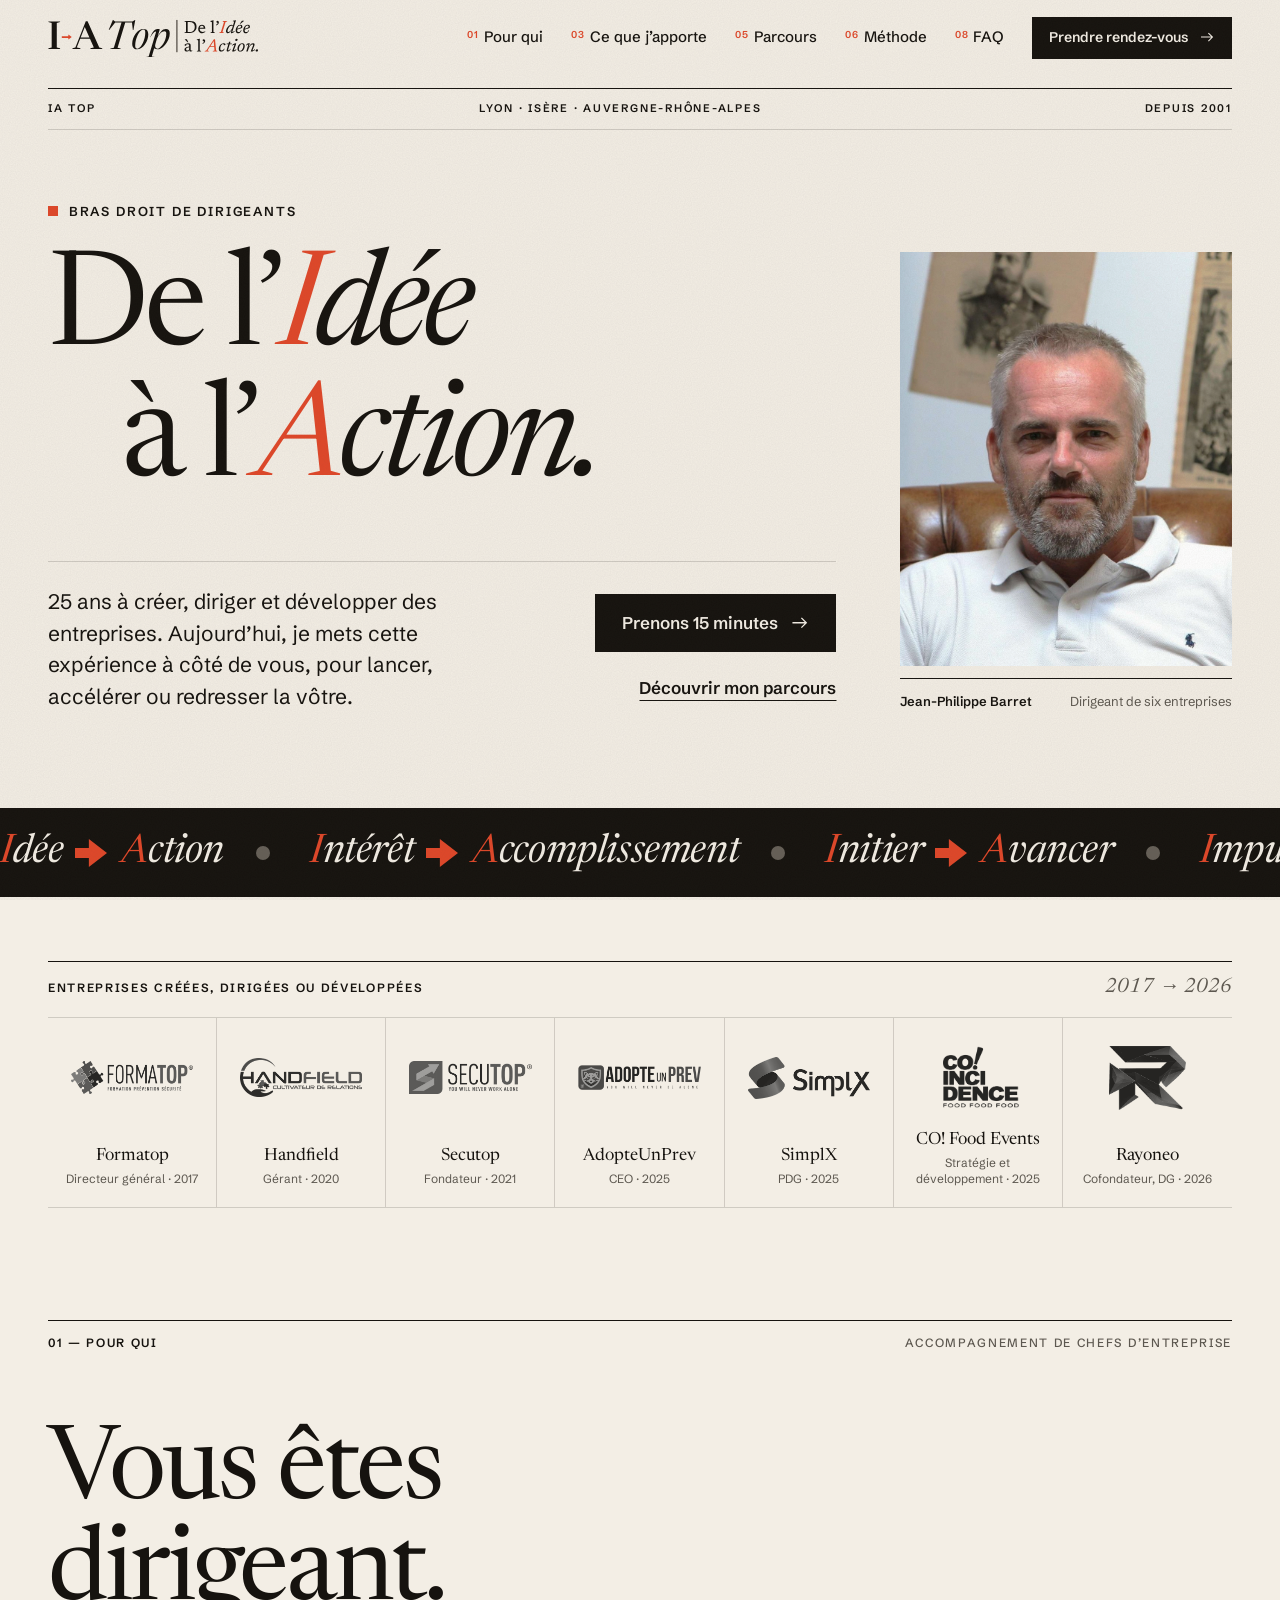
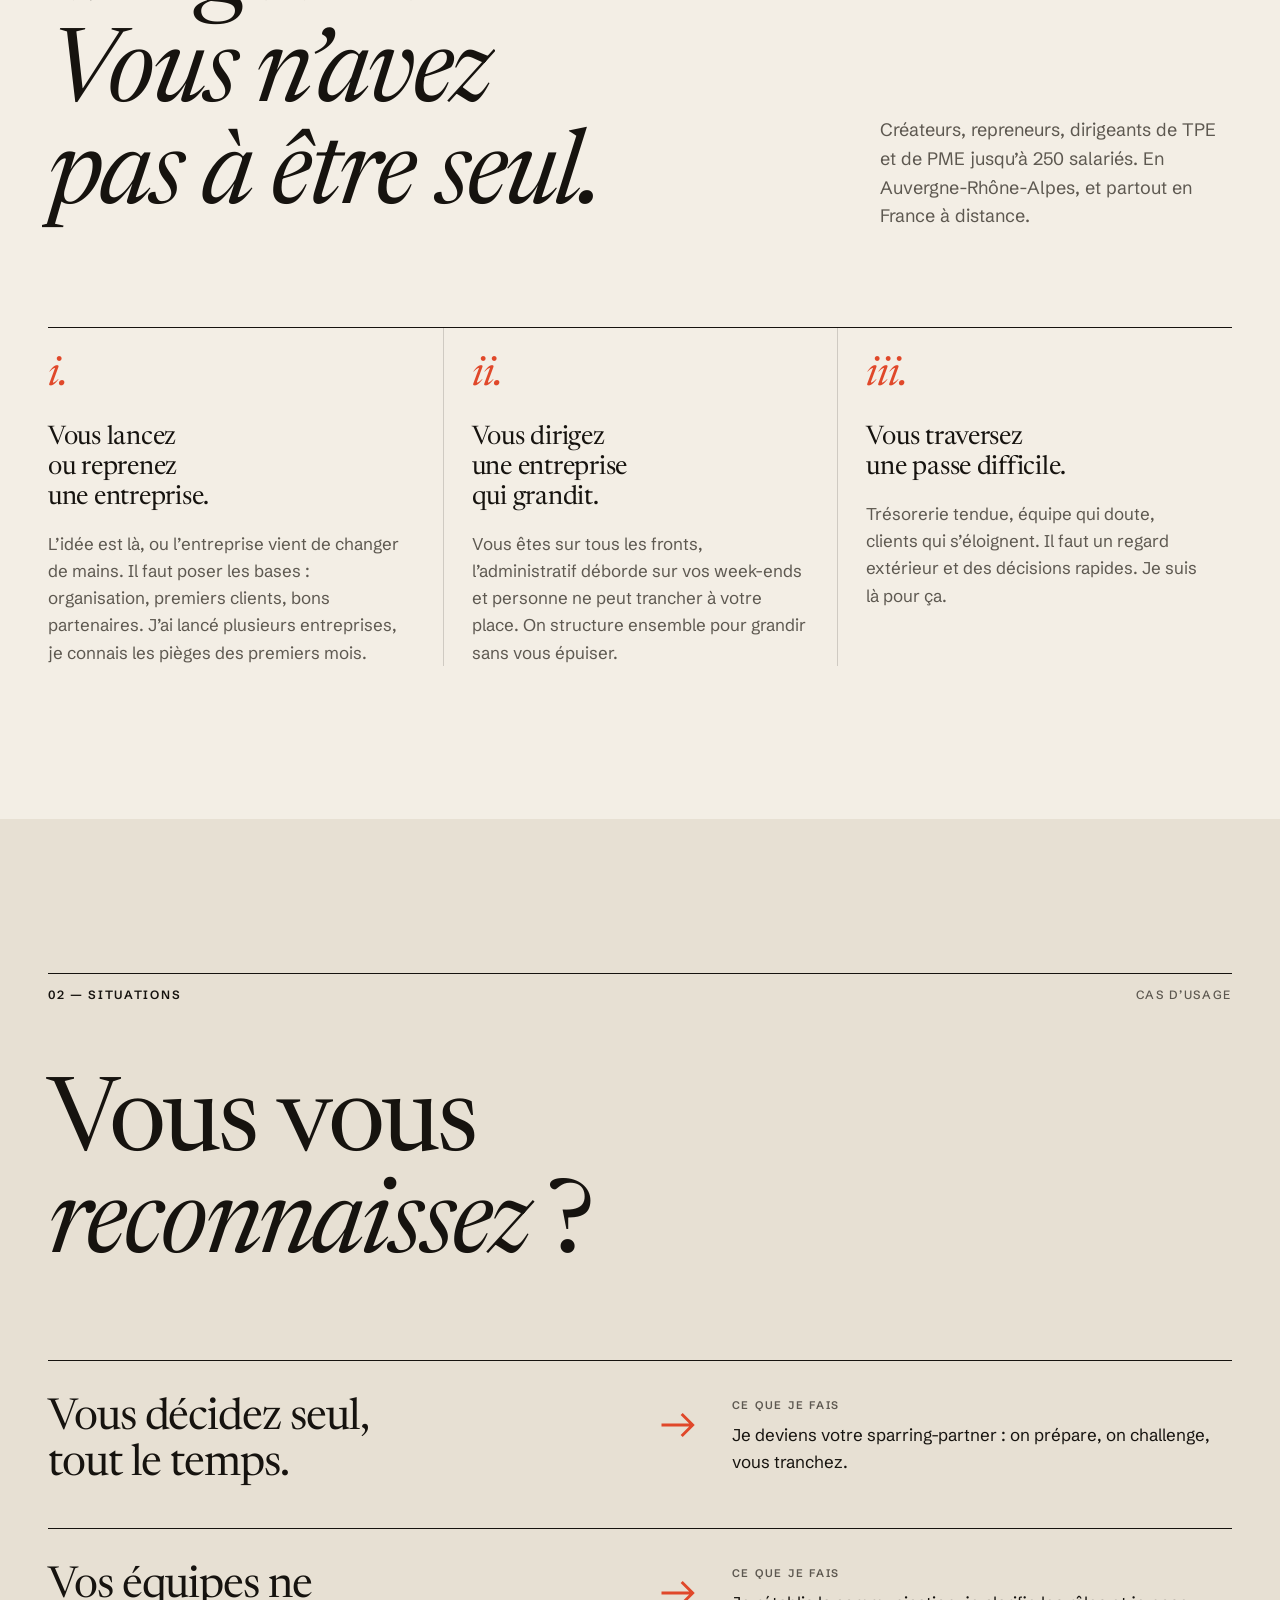
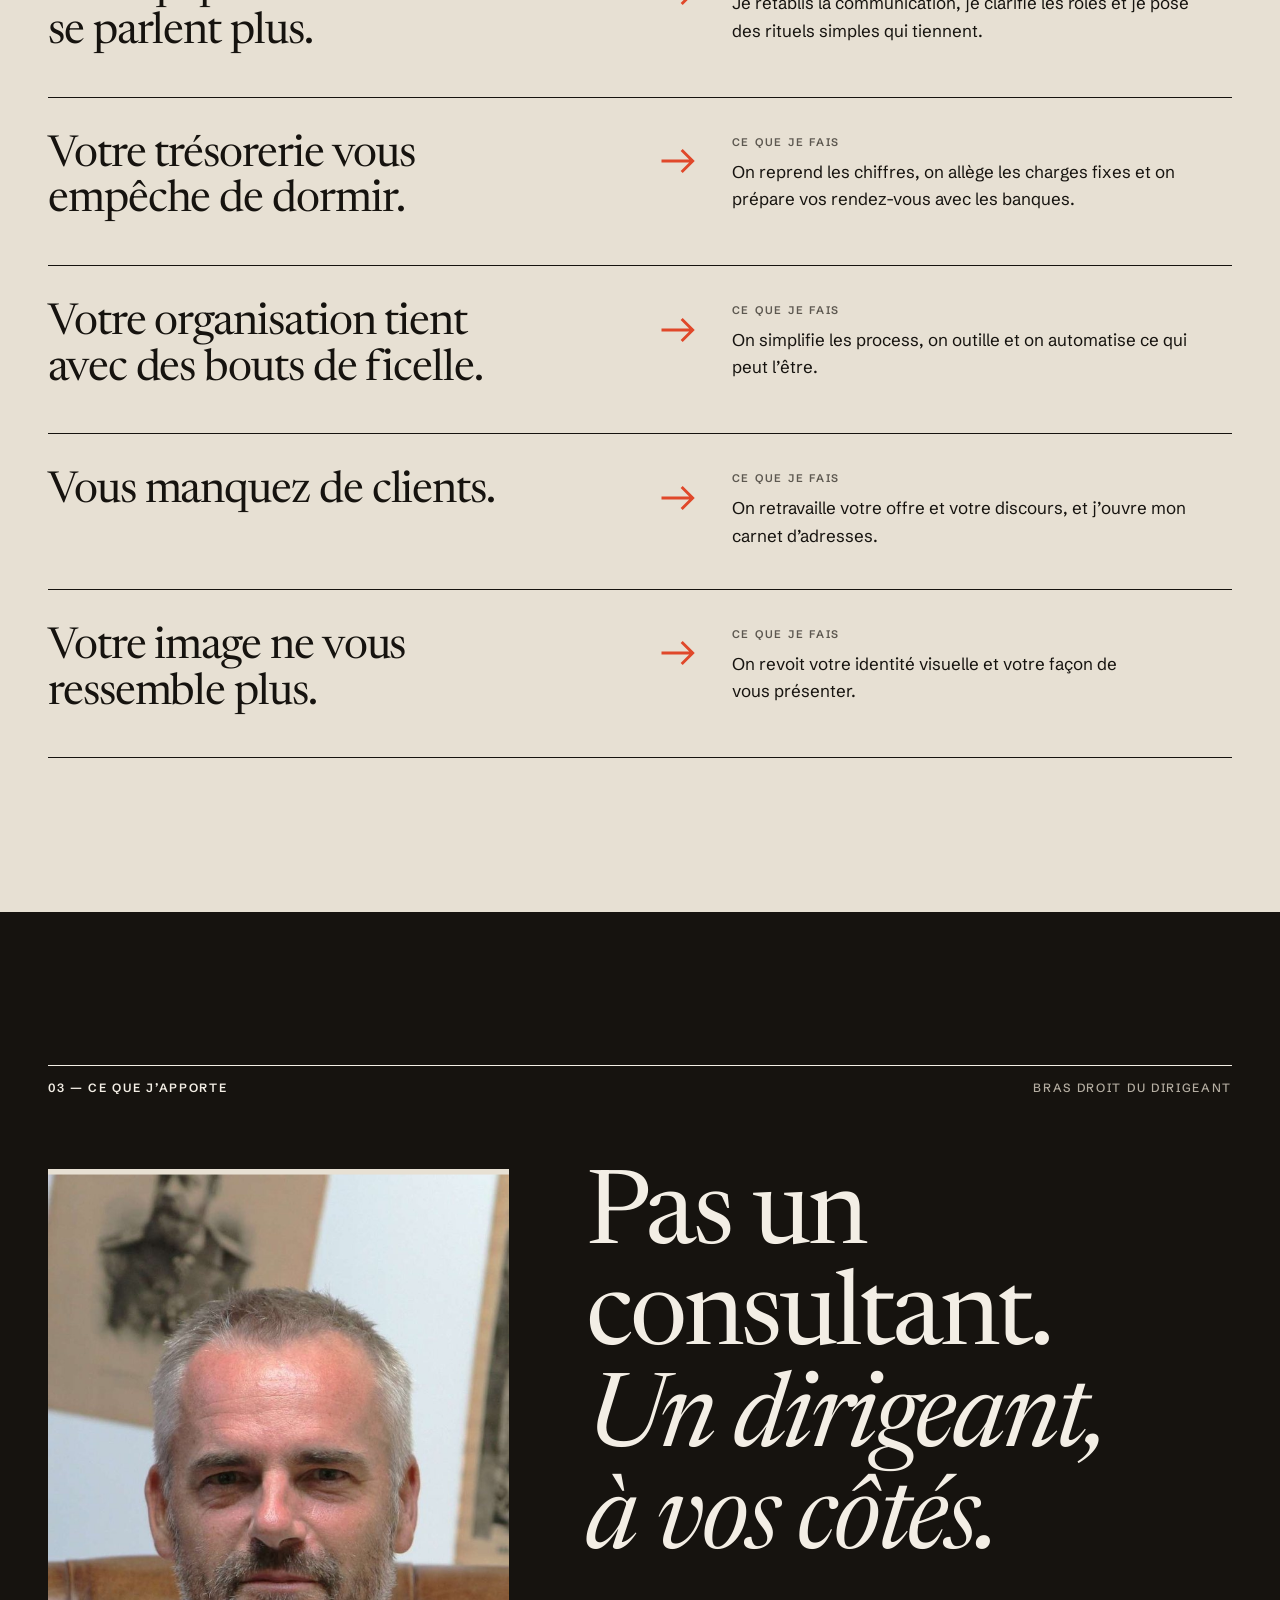
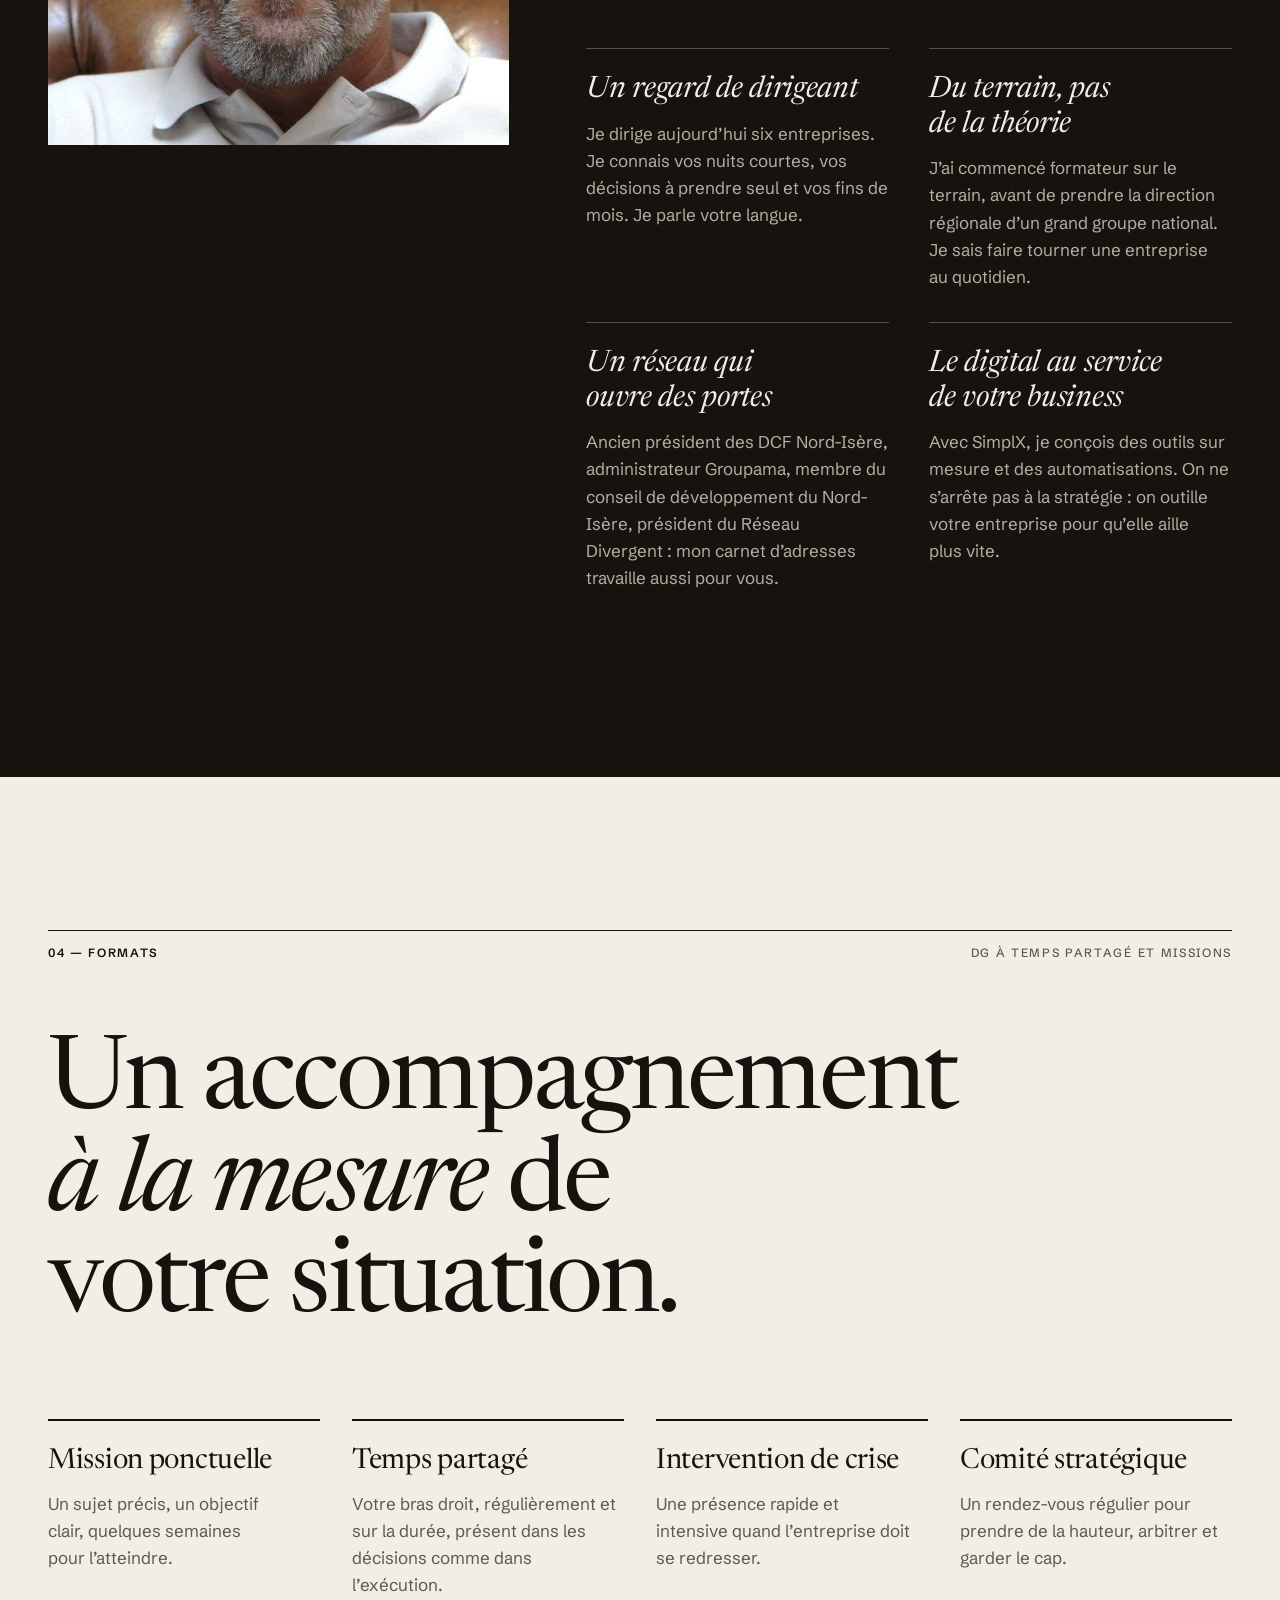
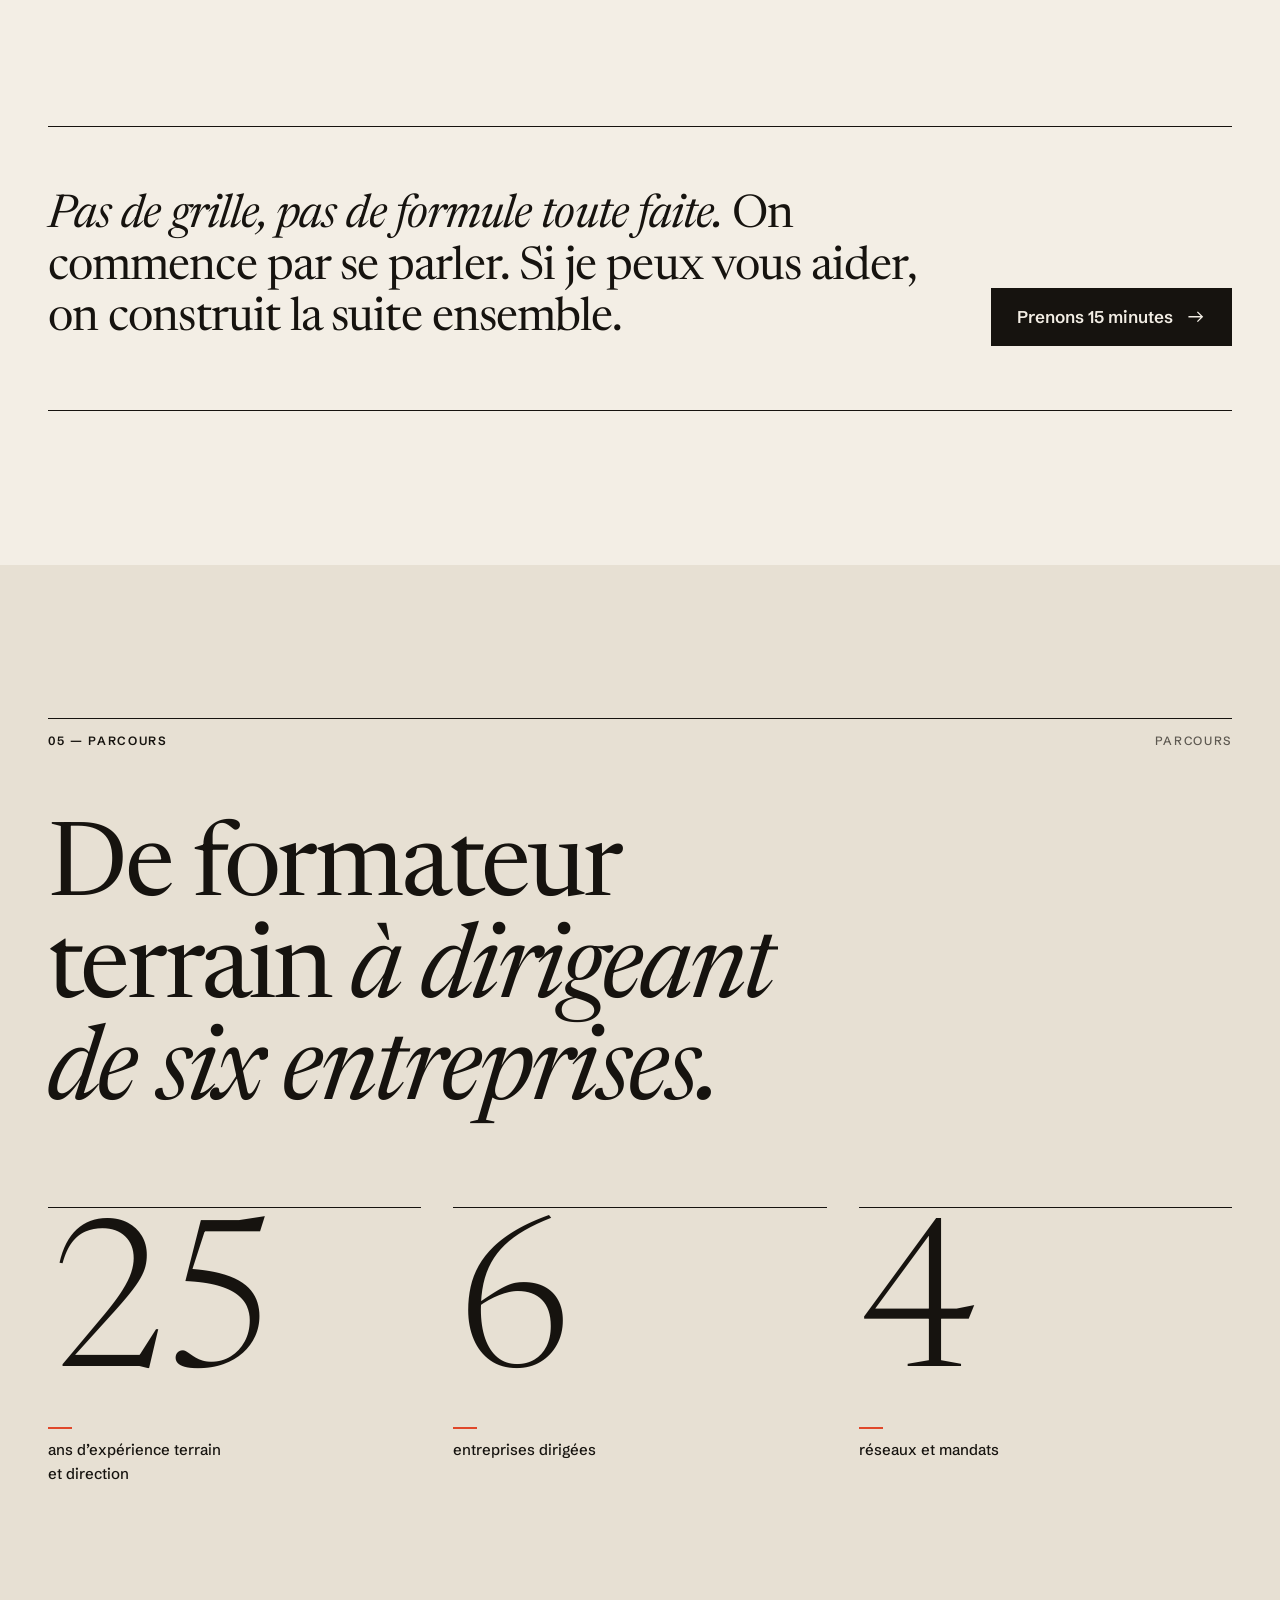
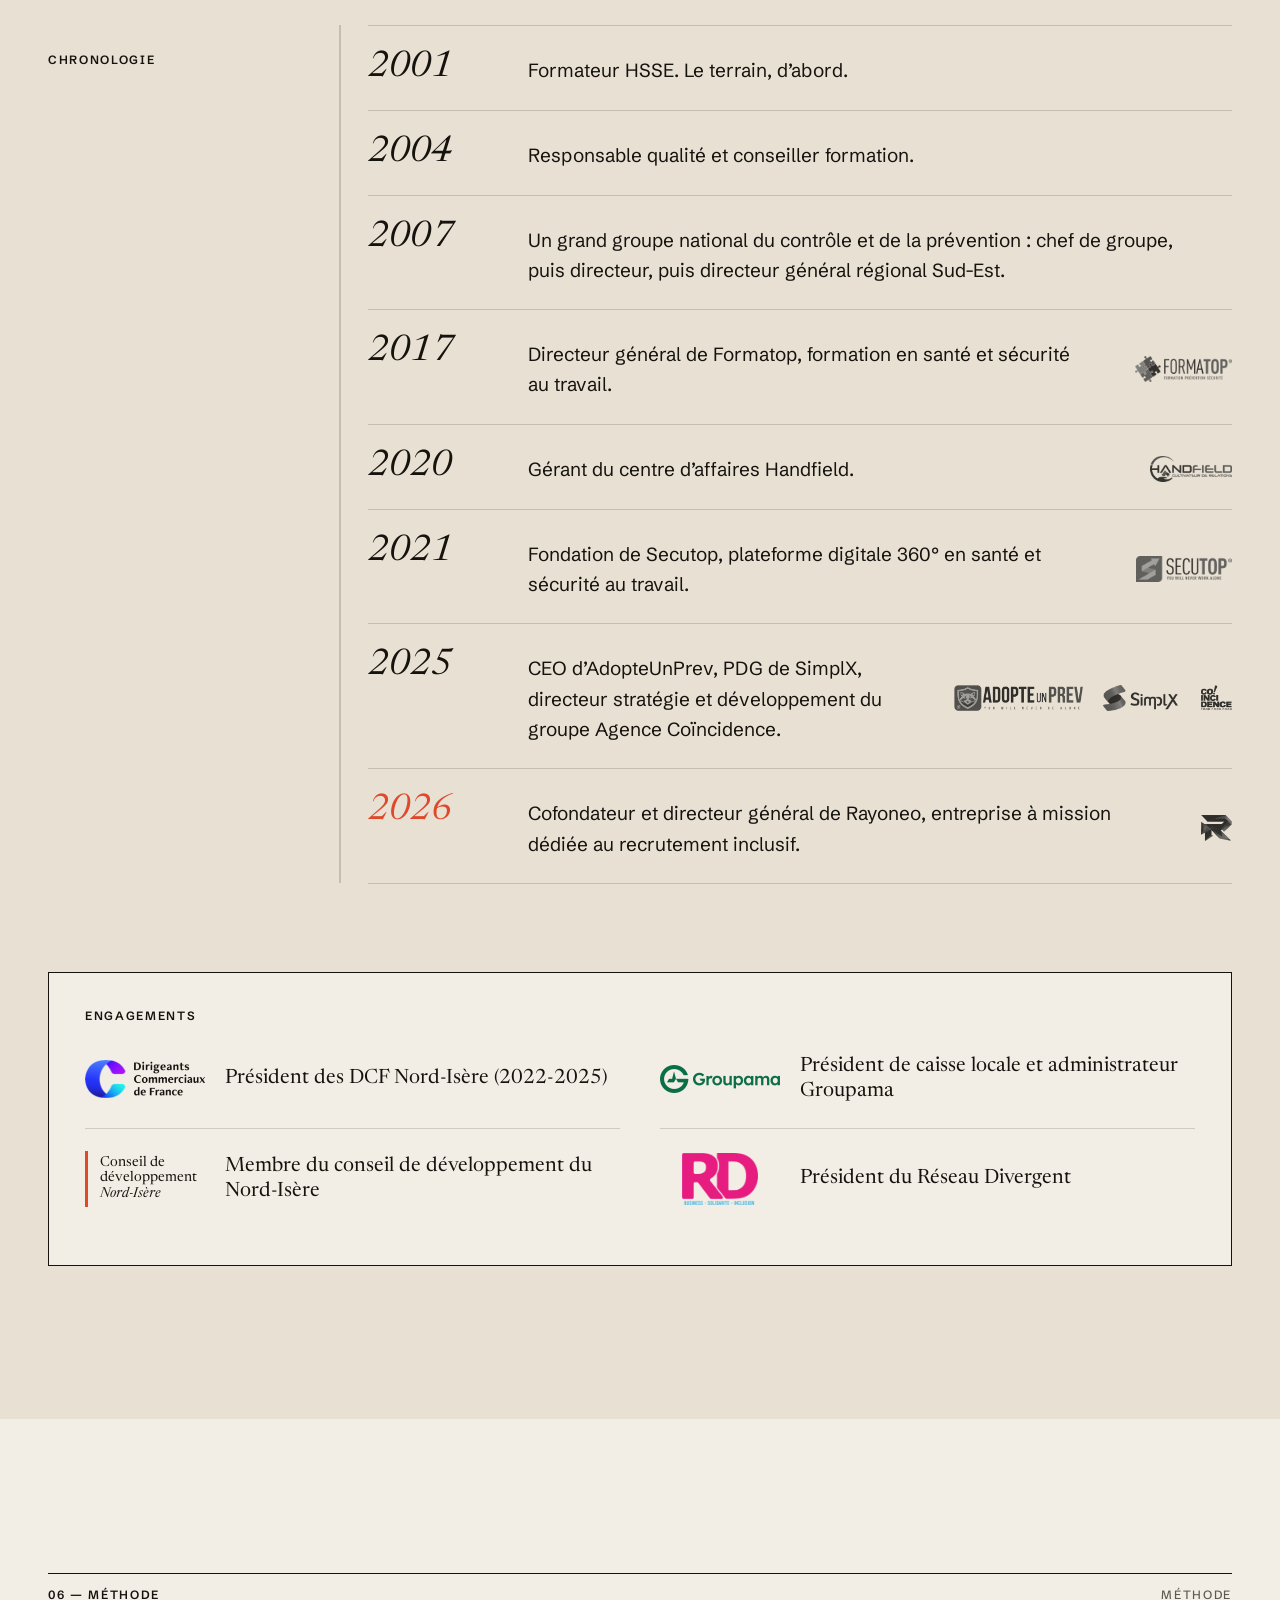
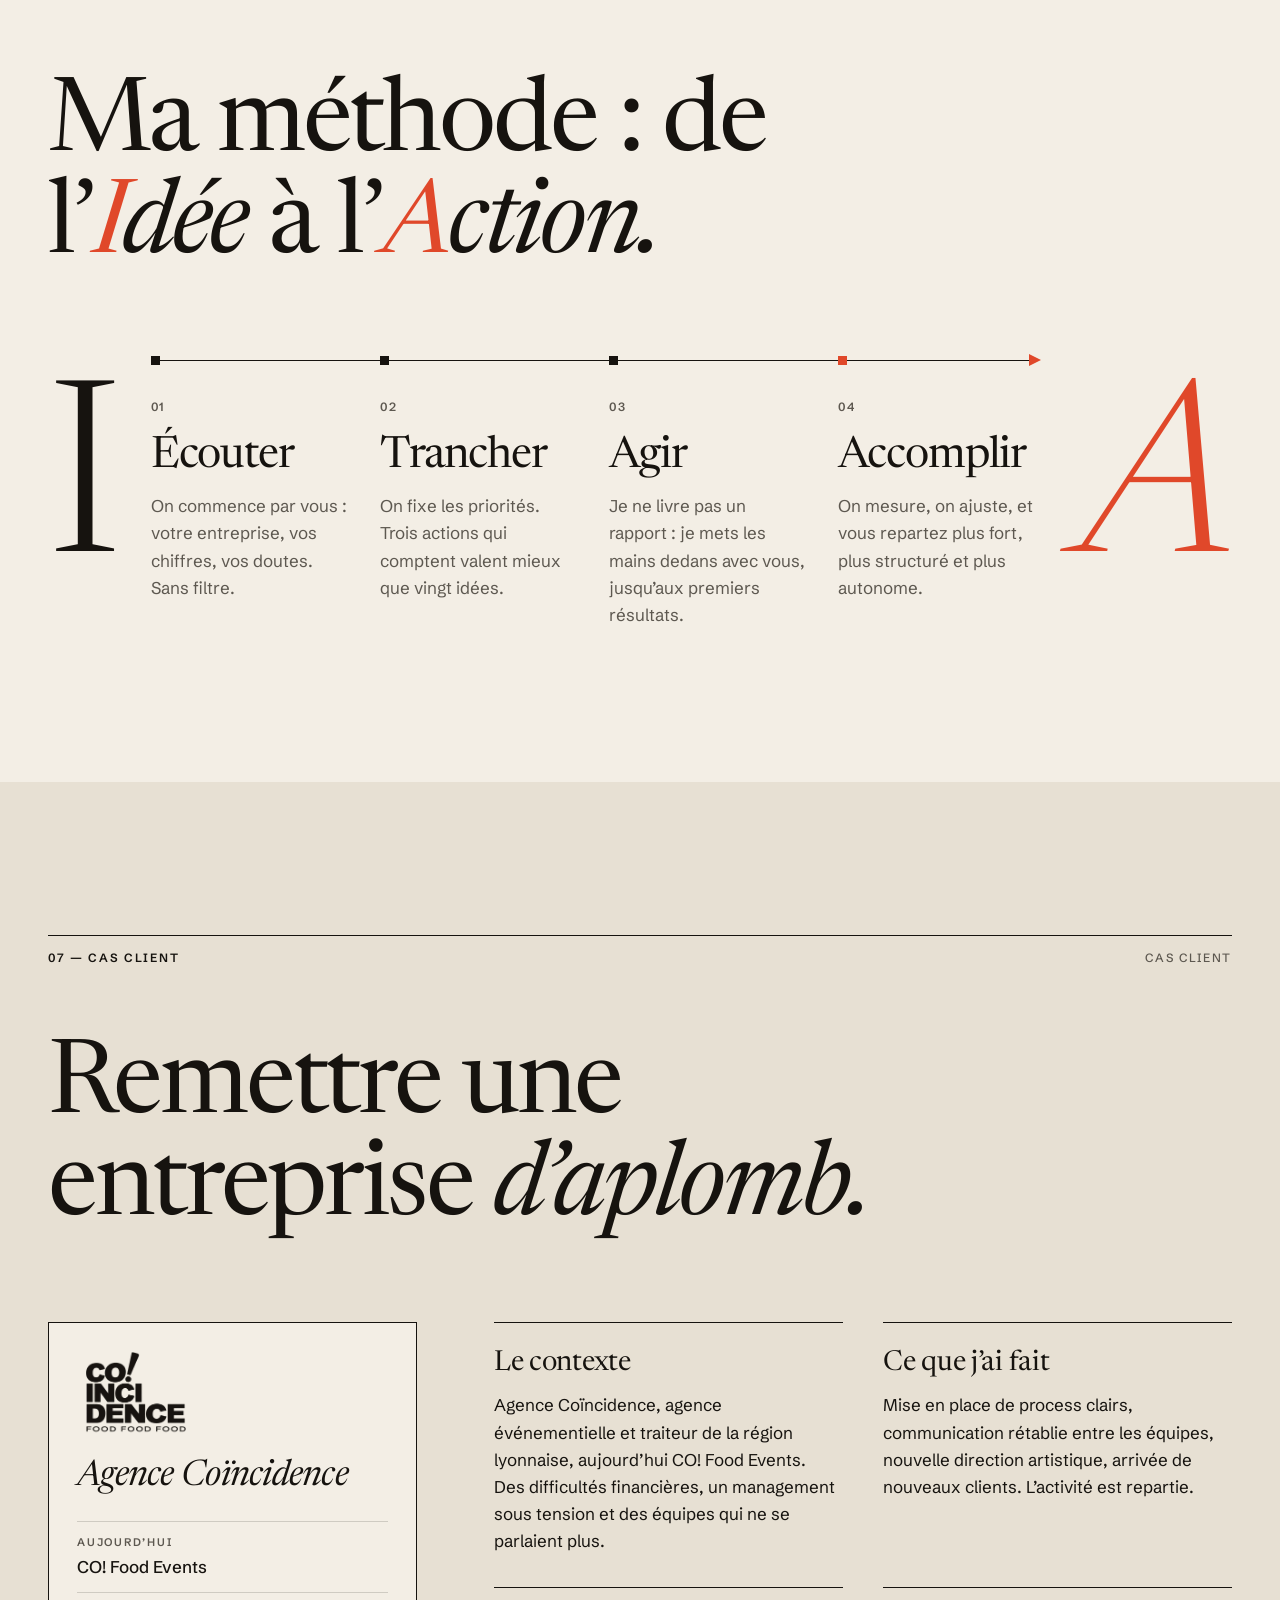
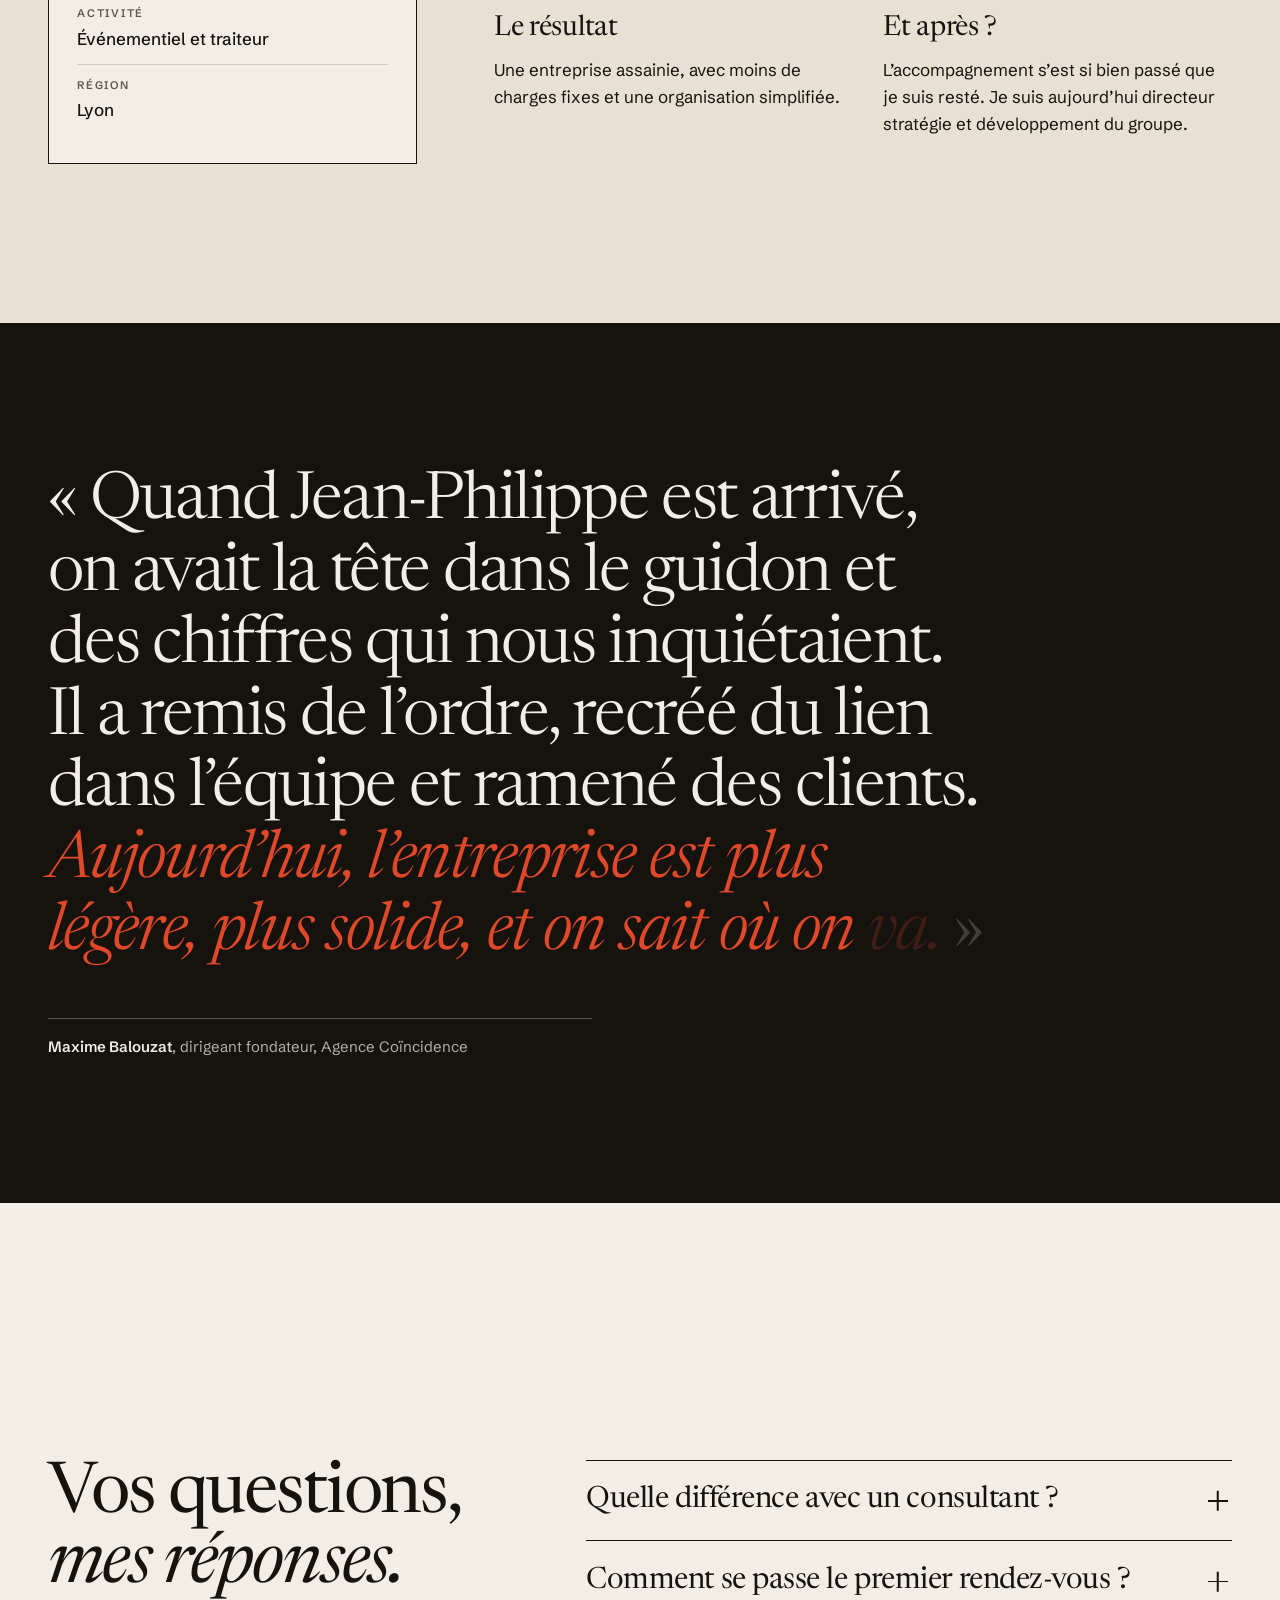
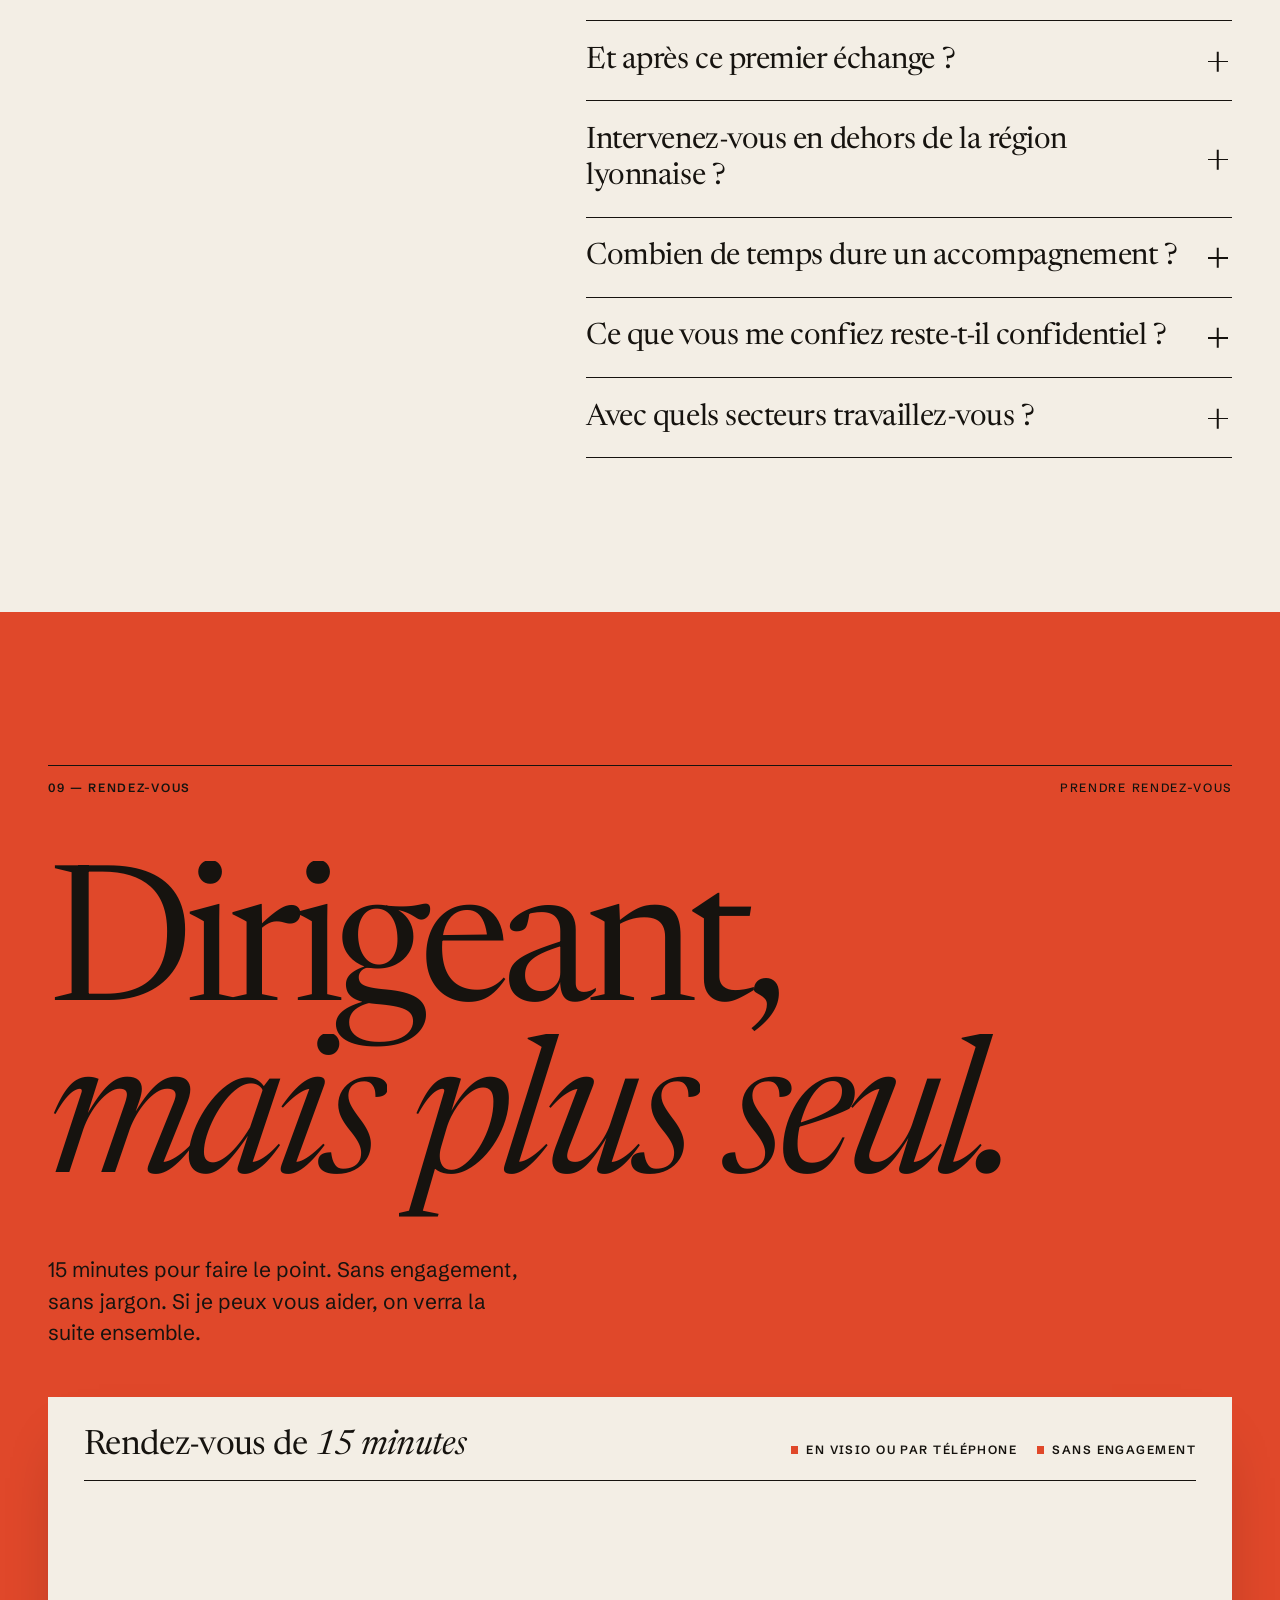
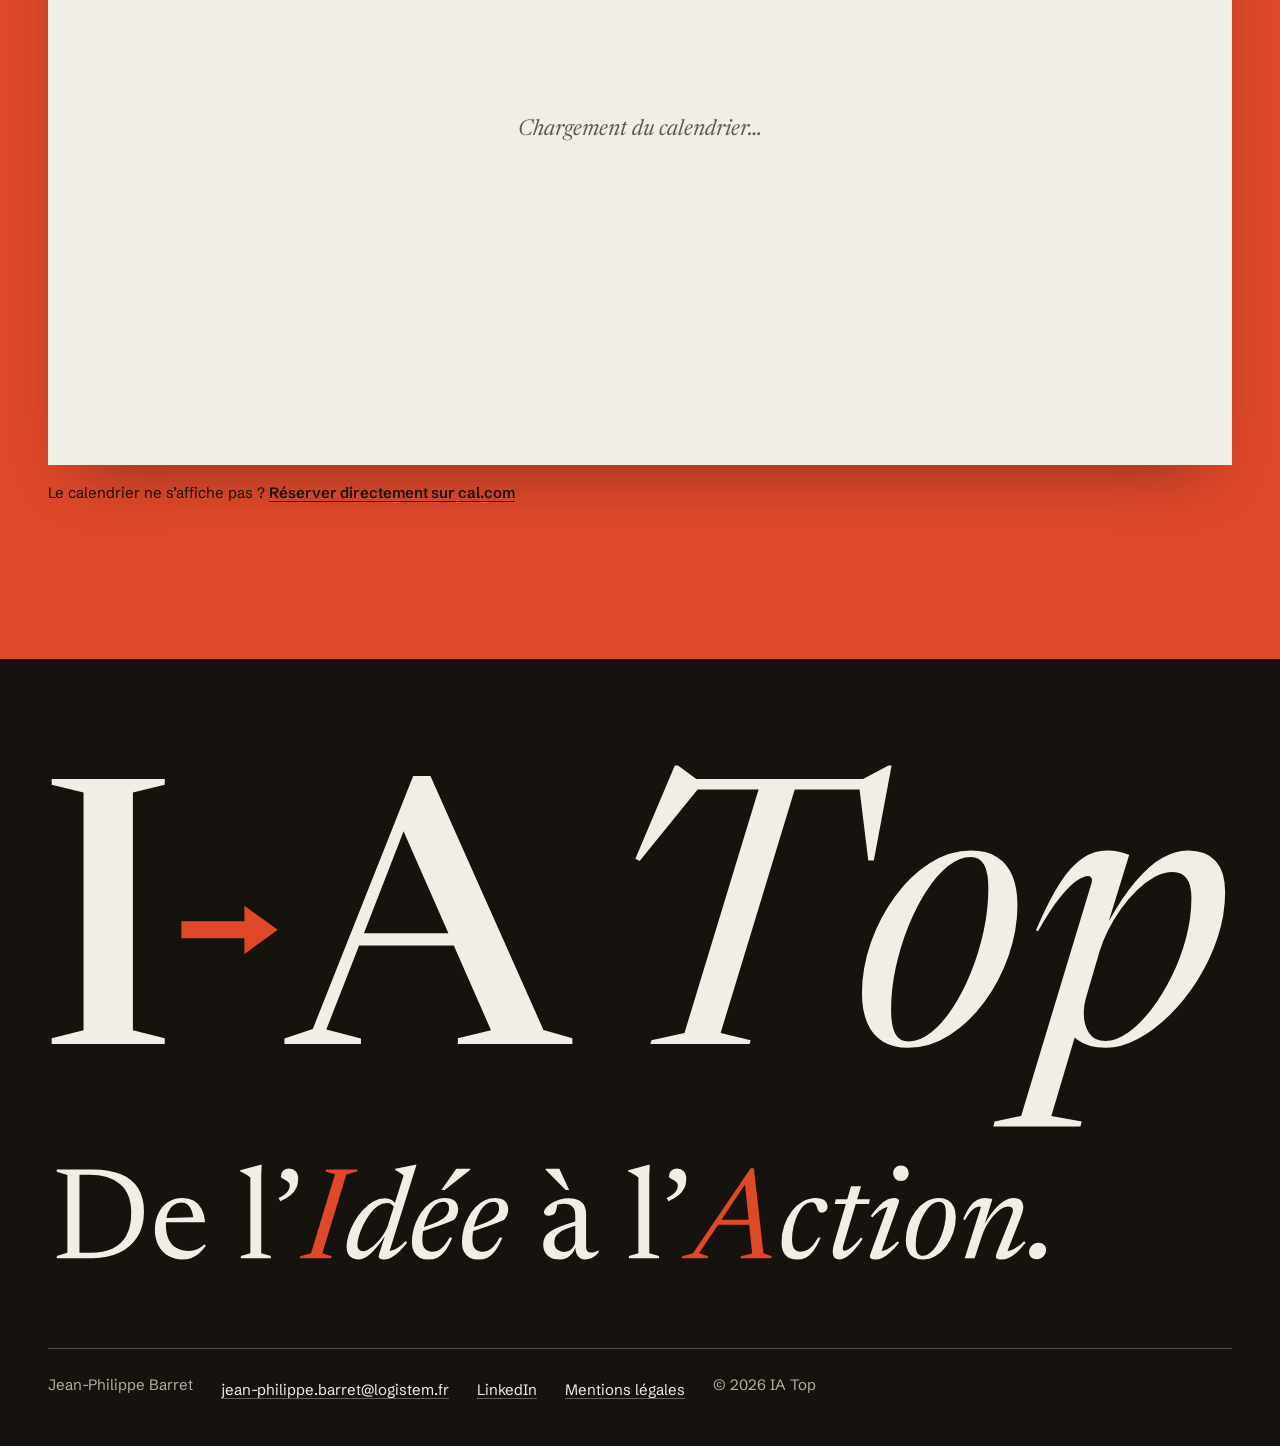
==== commit 416b0837: "Logo avec baseline, photos recentrées et mentions légales LOGISTEM (TK-319) - Logo IA Top avec la ba" ====
--- a/index.html
+++ b/index.html
@@ -82,8 +82,9 @@
         "founder": { "@id": "https://iatop.eu/#jean-philippe-barret" },
         "address": {
           "@type": "PostalAddress",
-          "postalCode": "38300",
-          "addressLocality": "Culin",
+          "streetAddress": "6 rue de Copenhague",
+          "postalCode": "38070",
+          "addressLocality": "Saint-Quentin-Fallavier",
           "addressRegion": "Auvergne-Rhône-Alpes",
           "addressCountry": "FR"
         },
@@ -153,7 +154,7 @@
   <header class="site-header">
     <div class="container header-inner">
       <a class="brand" href="#accueil">
-        <img src="assets/img/logo.svg" width="110" height="34" alt="IA Top, retour à l’accueil">
+        <img src="assets/img/logo-baseline.svg" width="201" height="36" alt="IA Top, de l’Idée à l’Action. Retour à l’accueil">
       </a>
 
       <nav class="nav" id="menu" aria-label="Navigation principale">
@@ -652,9 +653,8 @@
   <!-- ===================== PIED DE PAGE ===================== -->
   <footer class="site-footer">
     <div class="container">
-      <a class="footer-brand" href="#accueil"><img src="assets/img/logo-clair.svg" width="1200" height="372" alt="IA Top, retour à l’accueil" loading="lazy"></a>
+      <a class="footer-brand" href="#accueil"><img src="assets/img/logo-baseline-clair.svg" width="1200" height="544" alt="IA Top, de l’Idée à l’Action. Retour à l’accueil" loading="lazy"></a>
       <div class="footer-bottom">
-        <p class="footer-motto">De l’<em>Idée</em> à l’<em>Action.</em></p>
         <ul class="footer-links">
           <li>Jean-Philippe Barret</li>
           <li><a href="mailto:jean-philippe.barret@logistem.fr">jean-philippe.barret@logistem.fr</a></li>
--- a/css/style.css
+++ b/css/style.css
@@ -253,7 +253,7 @@
 
 .header-inner { display: flex; align-items: center; gap: 1rem; height: 100%; }
 .brand { display: block; flex: none; margin-right: auto; padding: 6px 0; }
-.brand img { width: auto; height: 30px; }
+.brand img { width: auto; height: 36px; }
 
 .header-cta { display: none; min-height: 42px; padding: 0.55rem 1rem; font-size: 0.875rem; }
 
@@ -524,7 +524,7 @@
 .apport-grid { display: grid; gap: 3rem; }
 .photo-close {
   position: relative;
-  aspect-ratio: 4 / 3;
+  aspect-ratio: 1 / 1; /* carré sur mobile : tout le visage reste visible */
   overflow: hidden;
   background: var(--lin);
 }
@@ -542,7 +542,7 @@
   letter-spacing: -0.04em;
   color: var(--encre);
 }
-.photo-close .portrait-img { object-position: 50% 42%; }
+.photo-close .portrait-img { object-position: 50% 50%; } /* photo recadrée sur le visage */
 .apport-text .h-xl { margin-bottom: clamp(3rem, 7vw, 4.5rem); }
 .pillars { display: grid; }
 .pillar {
@@ -873,7 +873,6 @@
   padding-top: 1.5rem;
   border-top: 1px solid rgba(243, 238, 229, 0.25);
 }
-.footer-motto { font-family: var(--serif); font-size: 1.75rem; line-height: 1.1; letter-spacing: -0.02em; }
 .footer-links { display: flex; flex-direction: column; gap: 0.35rem; font-size: 0.9375rem; color: var(--grege); }
 .footer-links a { display: inline-block; padding: 0.3rem 0; color: var(--papier); text-decoration-color: rgba(243, 238, 229, 0.35); }
 .footer-links a:hover { text-decoration-color: var(--vermillon); }
@@ -913,6 +912,10 @@
 .legal-content a:hover { text-decoration-color: var(--vermillon); }
 
 /* 9. MISE EN PAGE TABLETTE ET ORDINATEUR ----------------------------------- */
+@media (max-width: 359px) {
+  .brand img { height: 30px; }
+}
+
 @media (min-width: 560px) {
   .header-cta { display: inline-flex; }
   .nav-cta { display: none; }
@@ -920,7 +923,7 @@
 
 @media (min-width: 768px) {
   :root { --gutter: 32px; --header-h: 72px; }
-  .brand img { height: 32px; }
+  .brand img { height: 38px; }
   .hero-top-mid { display: inline; }
 
   .hero-foot { grid-template-columns: minmax(0, 1.1fr) minmax(0, 1fr); align-items: end; gap: 2.5rem; }
@@ -955,8 +958,7 @@
 
   .case-steps { grid-template-columns: repeat(2, 1fr); column-gap: 2.5rem; }
 
-  .footer-bottom { grid-template-columns: minmax(0, 1fr) auto; align-items: end; }
-  .footer-links { flex-direction: row; flex-wrap: wrap; gap: 0.25rem 1.75rem; justify-content: flex-end; }
+  .footer-links { flex-direction: row; flex-wrap: wrap; gap: 0.25rem 1.75rem; }
 }
 
 @media (min-width: 1024px) {
@@ -982,6 +984,7 @@
     font-size: 0.9375rem;
     font-weight: 500;
     letter-spacing: 0;
+    white-space: nowrap;
   }
   .nav-list a:hover { text-decoration: underline; text-decoration-color: var(--vermillon); text-decoration-thickness: 2px; }
   .nav-num { font-size: 0.625rem; line-height: 1.2; }
@@ -1047,6 +1050,13 @@
   .cal-embed { min-height: 560px; }
 }
 
+/* Écrans 1024-1239 px : menu resserré pour laisser la place au logo avec baseline */
+@media (min-width: 1024px) and (max-width: 1239px) {
+  .nav-list { gap: 0; }
+  .nav-list a { padding-inline: 0.5rem; font-size: 0.875rem; }
+  .header-cta { padding-inline: 0.85rem; }
+}
+
 @media (min-width: 1440px) {
   .hero-title { font-size: 11.5rem; }
 }
@@ -1215,7 +1225,7 @@
 .portrait { animation: curtain 1.4s cubic-bezier(0.65, 0, 0.2, 1) 0.15s both; }
 .portrait-img { scale: 1.08; translate: 0 var(--py, 0px); }
 .hero .portrait-img { animation: settle 2s cubic-bezier(0.2, 0.7, 0.2, 1) 0.15s both; }
-.photo-close .portrait-img { scale: 1.14; }
+.photo-close .portrait-img { scale: 1.08; }
 
 /* Boutons : balayage vermillon au survol */
 .btn-ink { position: relative; overflow: hidden; isolation: isolate; }
